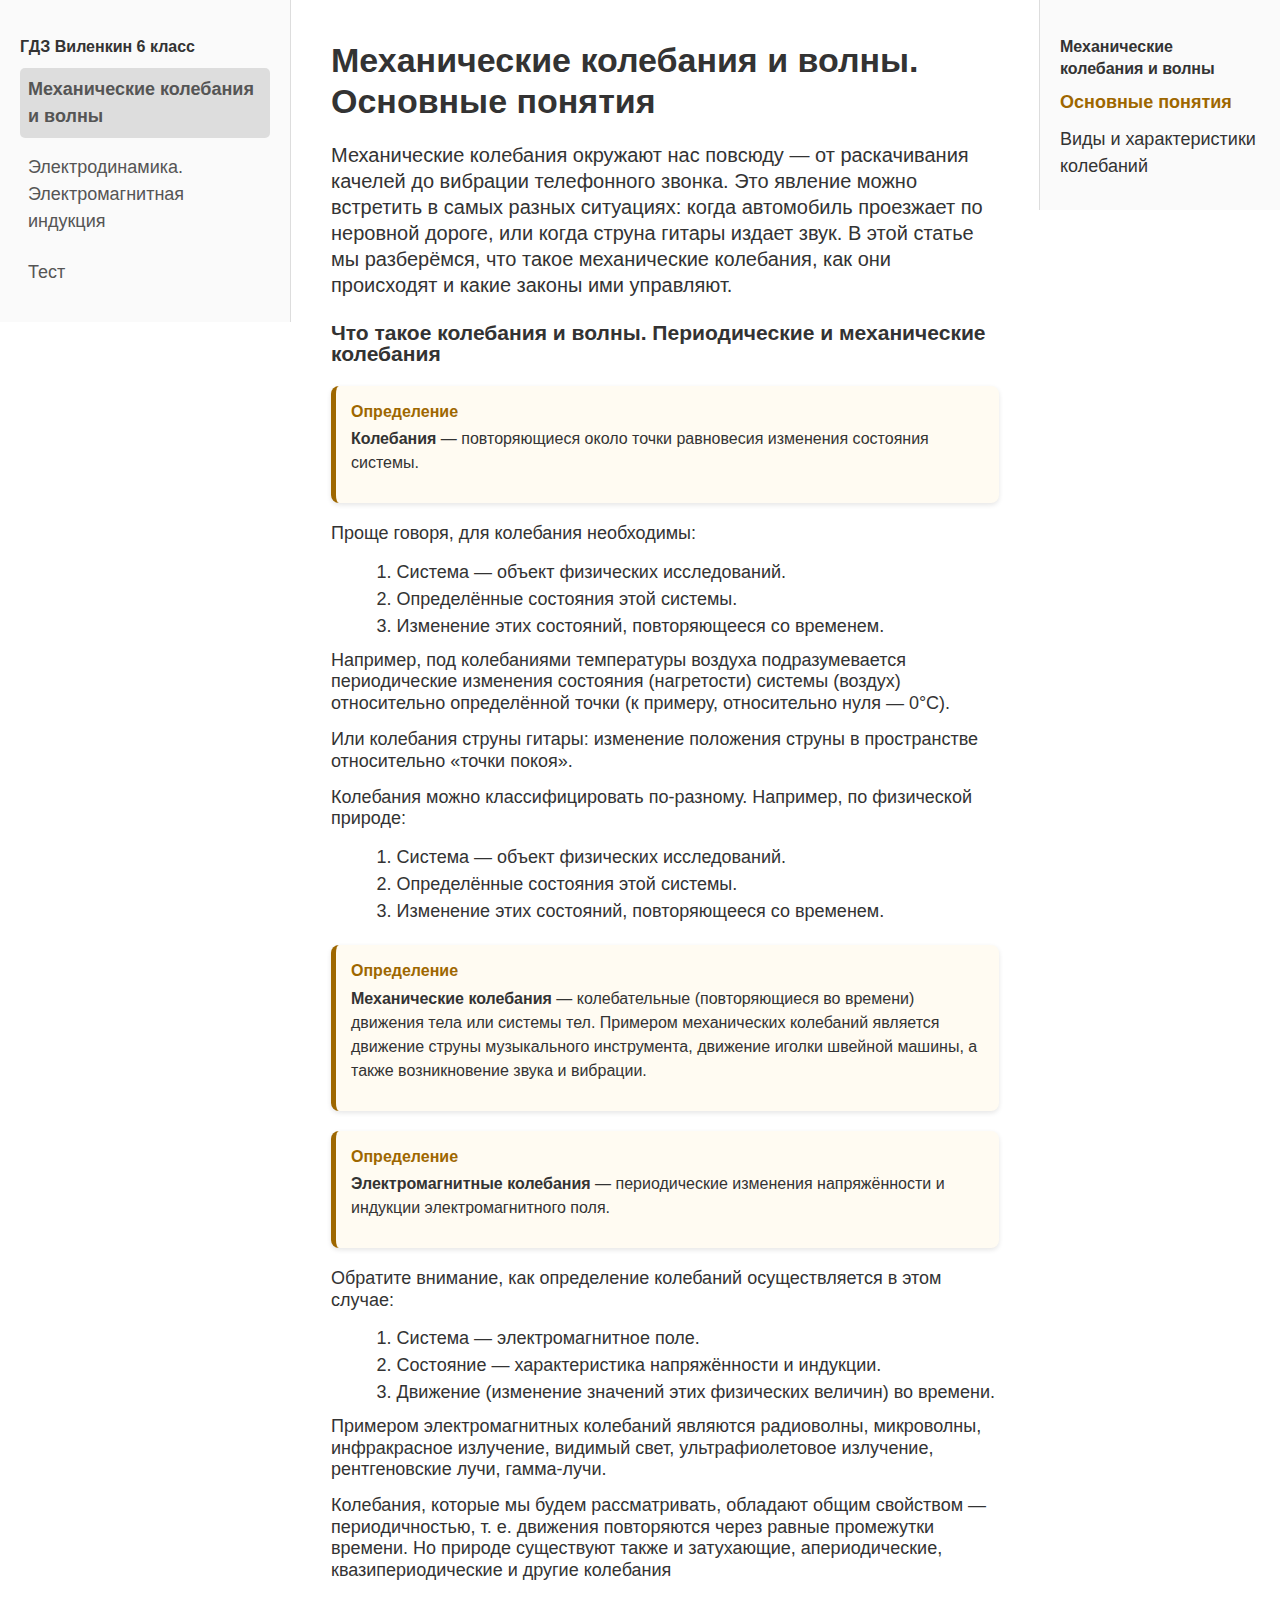
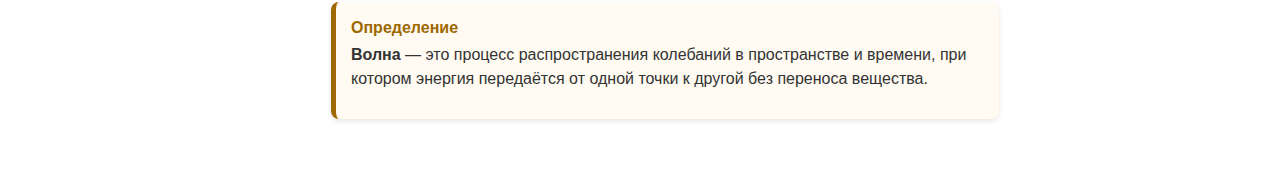
==== index.html @ 14a8c014 "." ====
<!DOCTYPE html>
<html lang="ru">
  <head>
    <meta charset="utf-8" />
    <meta name="viewport" content="width=device-width, initial-scale=1.0" />
    <title>Механические колебания и волны</title>
    <link rel="stylesheet" href="styles/styles.css" />
  </head>

  <body>
    <div class="container">
      <!-- Left Sidebar -->
      <nav class="sidebar">
        <h3>ГДЗ Виленкин 6 класс</h3>
        <ul>
          <li class="active"><a href="">Механические колебания и волны</a></li>
          <li>
            <a href="other.html">Электродинамика. Электромагнитная индукция</a>
          </li>
          <li><a href="test.html">Тест</a></li>
        </ul>
      </nav>

      <!-- Main Content -->
      <main class="content">
        <h1>Механические колебания и волны. Основные понятия</h1>
        <p class="subtitle">
          Механические колебания окружают нас повсюду — от раскачивания качелей до вибрации телефонного звонка. Это
          явление можно встретить в самых разных ситуациях: когда автомобиль проезжает по неровной дороге, или когда
          струна гитары издает звук. В этой статье мы разберёмся, что такое механические колебания, как они происходят и
          какие законы ими управляют.
        </p>
        <h3>Что такое колебания и волны. Периодические и механические колебания</h3>
        <div class="note">
          <strong>Определение</strong>
          <p><b>Колебания</b> — повторяющиеся около точки равновесия изменения состояния системы.</p>
        </div>
        <p>Проще говоря, для колебания необходимы:</p>
        <ol start="1">
          <li>Система — объект физических исследований.</li>
          <li>Определённые состояния этой системы.</li>
          <li>Изменение этих состояний, повторяющееся со временем.</li>
        </ol>

        <p>
          Например, под колебаниями температуры воздуха подразумевается периодические изменения состояния (нагретости)
          системы (воздух) относительно определённой точки (к примеру, относительно нуля — 0&deg;C).
        </p>
        <p>Или колебания струны гитары: изменение положения струны в пространстве относительно «точки покоя».</p>
        <div>
          <p>Колебания можно классифицировать по-разному. Например, по физической природе:</p>
          <ol start="1">
            <li>Система — объект физических исследований.</li>
            <li>Определённые состояния этой системы.</li>
            <li>Изменение этих состояний, повторяющееся со временем.</li>
          </ol>
        </div>
        <div class="note">
          <strong>Определение</strong>
          <p>
            <b>Механические колебания</b> — колебательные (повторяющиеся во времени) движения тела или системы тел.
            Примером механических колебаний является движение струны музыкального инструмента, движение иголки швейной
            машины, а также возникновение звука и вибрации.
          </p>
        </div>

        <div class="note">
          <strong>Определение</strong>
          <p>
            <b>Электромагнитные колебания</b> — периодические изменения напряжённости и индукции электромагнитного поля.
          </p>
        </div>

        <div>
          <p>Обратите внимание, как определение колебаний осуществляется в этом случае:</p>
          <ol start="1">
            <li>Система — электромагнитное поле.</li>
            <li>Состояние — характеристика напряжённости и индукции.</li>
            <li>Движение (изменение значений этих физических величин) во времени.</li>
          </ol>
        </div>
        <p>
          Примером электромагнитных колебаний являются радиоволны, микроволны, инфракрасное излучение, видимый свет,
          ультрафиолетовое излучение, рентгеновские лучи, гамма-лучи.
        </p>

        <p>
          Колебания, которые мы будем рассматривать, обладают общим свойством — периодичностью, т. е. движения
          повторяются через равные промежутки времени. Но природе существуют также и затухающие, апериодические,
          квазипериодические и другие колебания
        </p>
        <div class="note">
          <strong>Определение</strong>
          <p>
            <b>Волна</b> — это процесс распространения колебаний в пространстве и времени, при котором энергия
            передаётся от одной точки к другой без переноса вещества.
          </p>
        </div>
      </main>

      <!-- Right Sidebar -->
      <aside class="right-sidebar">
        <h3>Механические колебания и волны</h3>
        <ul>
          <li  class="active"><a href="#">Основные понятия</a></li>
          <li><a href="topic12.html">Виды и характеристики колебаний</a></li>
        </ul>
      </aside>
    </div>
  </body>
</html>
---- styles/styles.css ----
/* CSS Variables */
:root {
  --font-primary: 'SF Pro Text 400', 'Helvetica', 'Arial', sans-serif;
  --font-heading: 'SF Pro Display 700', sans-serif;
  --color-primary: #333;
  --color-secondary: #555;
  --color-background: #fafafa;
  --color-border: #ddd;
  --color-hover: #ddd;
  --color-active: #9e6700;
  --spacing-unit: 8px;
  --border-radius: 5px;
}

/* Reset and basic styles */
body, h1, h2, p, ul, li {
  margin: 0;
  padding: 0;
  box-sizing: border-box;
}

body {
  font-family: var(--font-primary);
  font-size: 18px;
  color: var(--color-primary);
  line-height: 1.2em;
}

/* Layout */
.container {
  display: flex;
  flex-direction: row;
  align-items: flex-start;
  justify-content: space-between;
  height: 100vh;
}

/* Sidebar (Left) */
.sidebar {

top: 0px; /* Adjust as needed for vertical positioning */

left: 0px; /* Adjust as needed for horizontal positioning */
  width: 250px;
  background: var(--color-background);
  padding: 20px;
  overflow-y: auto;
  border-right: 1px solid var(--color-border);
}

.sidebar h3 {
  font-size: 16px;
  margin-bottom: 10px;
  color: var(--color-primary);
}

.sidebar ul {
  list-style: none;
  padding: 0;
}

.sidebar ul li {
  margin: var(--spacing-unit) 0;
}

.sidebar ul li a {
  text-decoration: none;
  color: var(--color-secondary);
  display: block;
  padding: var(--spacing-unit);
  border-radius: var(--border-radius);
}

.sidebar ul li a:hover,
.sidebar ul li.active a {
  background: var(--color-hover);
}

.sidebar ul li.active a {
  font-weight: 600;
}

.sidebar ul > ul {
  list-style: none;
  font-weight: 900;
  padding: 0;
}

.sidebar ul > li > ul > li {
  margin: var(--spacing-unit) 0;
  font-weight: 900;
}

/* Main Content */
.content {
  flex: 1;
  padding: 40px;
  max-width: 800px;
}

h1 {
  font-family: var(--font-heading);
  font-size: 34px;
  line-height: 1.2em;
  margin-bottom: 20px;
}

h2 {
  font-family: var(--font-heading);
  font-size: 28px;
  line-height: 1.2em;
  margin-top: 20px;
  margin-bottom: 12px;
}

ol {
  margin-left: 1.6rem;
  margin-top: 0.8rem;
  margin-bottom: 0.6rem;
}

li {
  line-height: 1.5em;
}

p {
  margin-bottom: 0.8em;
}

.subtitle {
  font-size: 20px;
  line-height: 1.3em;
  margin-bottom: 24px;
}

.main-image {
  width: 100%;
  max-width: 600px;
  border-radius: 8px;
  margin: 20px 0;
}

/* Right Sidebar */
.right-sidebar {
  width: 200px;
  background: var(--color-background);
  padding: 20px;
  border-left: 1px solid var(--color-border);
  align-self: flex-start;
}

.right-sidebar h3 {
  font-size: 16px;
  margin-bottom: 10px;
}

.right-sidebar ul {
  list-style: none;
}

.right-sidebar ul li {
  margin-bottom: 10px;
}

.right-sidebar ul li a {
  text-decoration: none;
  color: var(--color-primary);
}

.right-sidebar ul li a:hover {
  text-decoration: underline;
}

.right-sidebar ul li.active a{
  color: var(--color-active);
  font-weight: 700;
}



/* Note Component */
.note {
  background: #fffbf2;
  border-left: 5px solid var(--color-active);
  padding: 15px;
  border-radius: 8px;
  box-shadow: 0px 2px 5px rgba(0, 0, 0, 0.1);
  margin-top: 20px;
  margin-bottom: 20px;
}

.note strong {
  display: block;
  font-size: 16px;
  color: var(--color-active);
  margin-bottom: 5px;
}

.note p {
  font-size: 16px;
  line-height: 1.5em;
}

/* Responsive Design */
@media (max-width: 900px) {
  .right-sidebar {
    display: none;
  }
}

@media (max-width: 700px) {
  .sidebar {
    width: 200px;
  }

  .container {
    flex-direction: column;
  }

  .content {
    padding: 20px;
  }
}
/* Стили для пагинации */
.pagination {
display: flex;
justify-content: center; /* Выравнивание по центру по горизонтали */
align-items: center; /* Выравнивание по центру по вертикали, если необходимо */
margin-top: 20px; /* Отступ сверху для отделения от основного контента */
margin-bottom: 20px; /* Отступ снизу */
}

.page-button {
display: inline-block; /* Чтобы кнопки располагались в ряд */
padding: 10px 15px;
text-decoration: none;
color: #333; /* Цвет текста */
background-color: #f4f4f4; /* Цвет фона кнопок */
border: 1px solid #ddd; /* Рамка */
margin: 0 5px; /* Расстояние между кнопками */
border-radius: 5px; /* Скругление углов */
}

.page-button:hover {
background-color: #e0e0e0; /* Цвет фона при наведении */
}

.current-page {
background-color: #007bff; /* Цвет фона для текущей страницы - синий, можно изменить */
color: white; /* Цвет текста для текущей страницы */
border-color: #007bff; /* Цвет рамки для текущей страницы */
}

.current-page:hover {
background-color: #0056b3; /* Более темный синий при наведении на текущую страницу */
}
/* Стиль для video элемента */
video {
  display: block; /* Ensures proper alignment */
  margin: 20px auto; /* Centers the video */
  border-radius: 10px; /* Rounded corners */
  box-shadow: 0 4px 8px rgba(0, 0, 0, 0.2); /* Soft shadow */
  width: 100%; /* Adjusts to the container width */
  max-width: 800px; /* Prevents it from becoming too large */
  height: auto; /* Keeps aspect ratio */
  outline: none; /* Removes focus outline */
}

video::-webkit-media-controls {
  filter: invert(100%); /* Custom styling for media controls */
}

video:hover {
  transform: scale(1.02); /* Slight zoom effect on hover */
  transition: transform 0.3s ease-in-out;
}

img {
  display: block; /* Ensures no extra space below the image */
  width: 100%;
  height: auto; /* Maintains aspect ratio */
  border-radius: 10px; /* Rounded corners */
  box-shadow: 0 4px 8px rgba(0, 0, 0, 0.2); /* Soft shadow effect */
  margin: 20px auto; /* Centers the image */
  transition: transform 0.3s ease-in-out; /* Smooth transition effect */
}

img:hover {
  transform: scale(1.05); /* Slight zoom effect on hover */
}
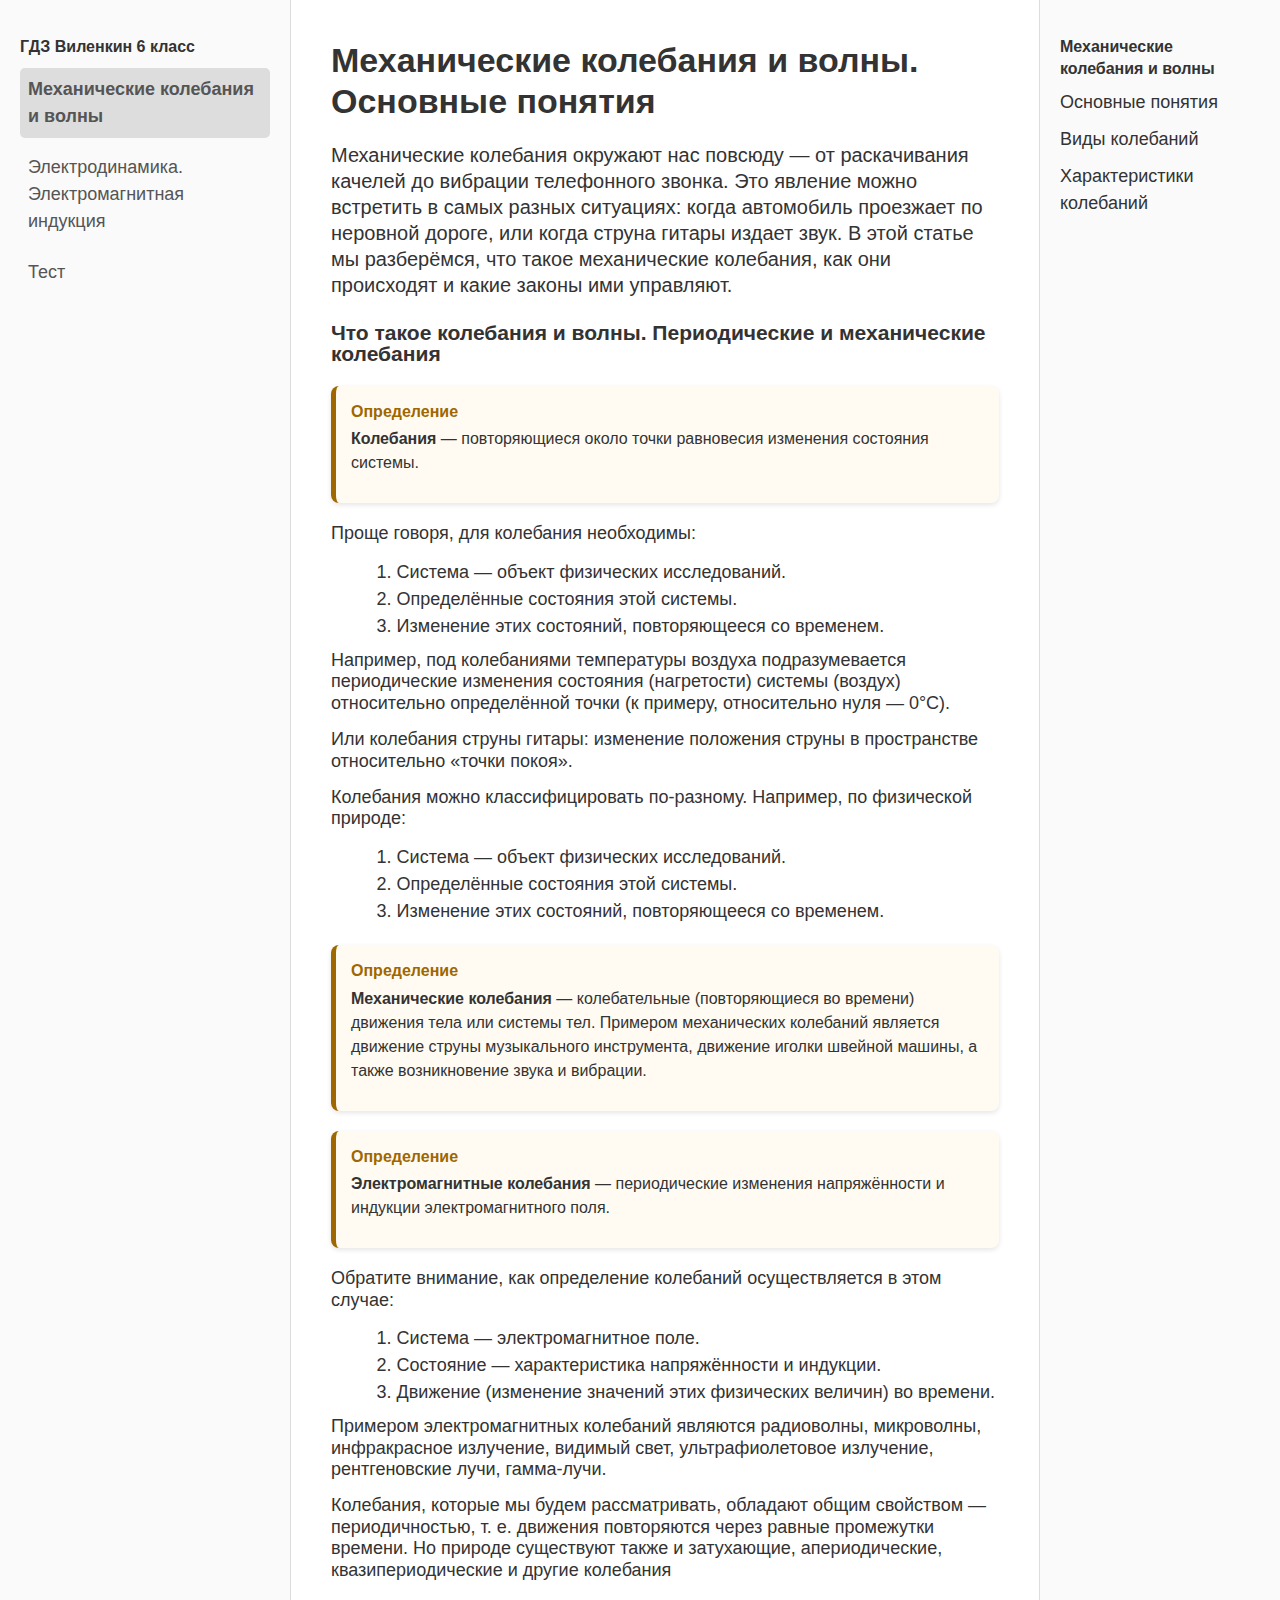
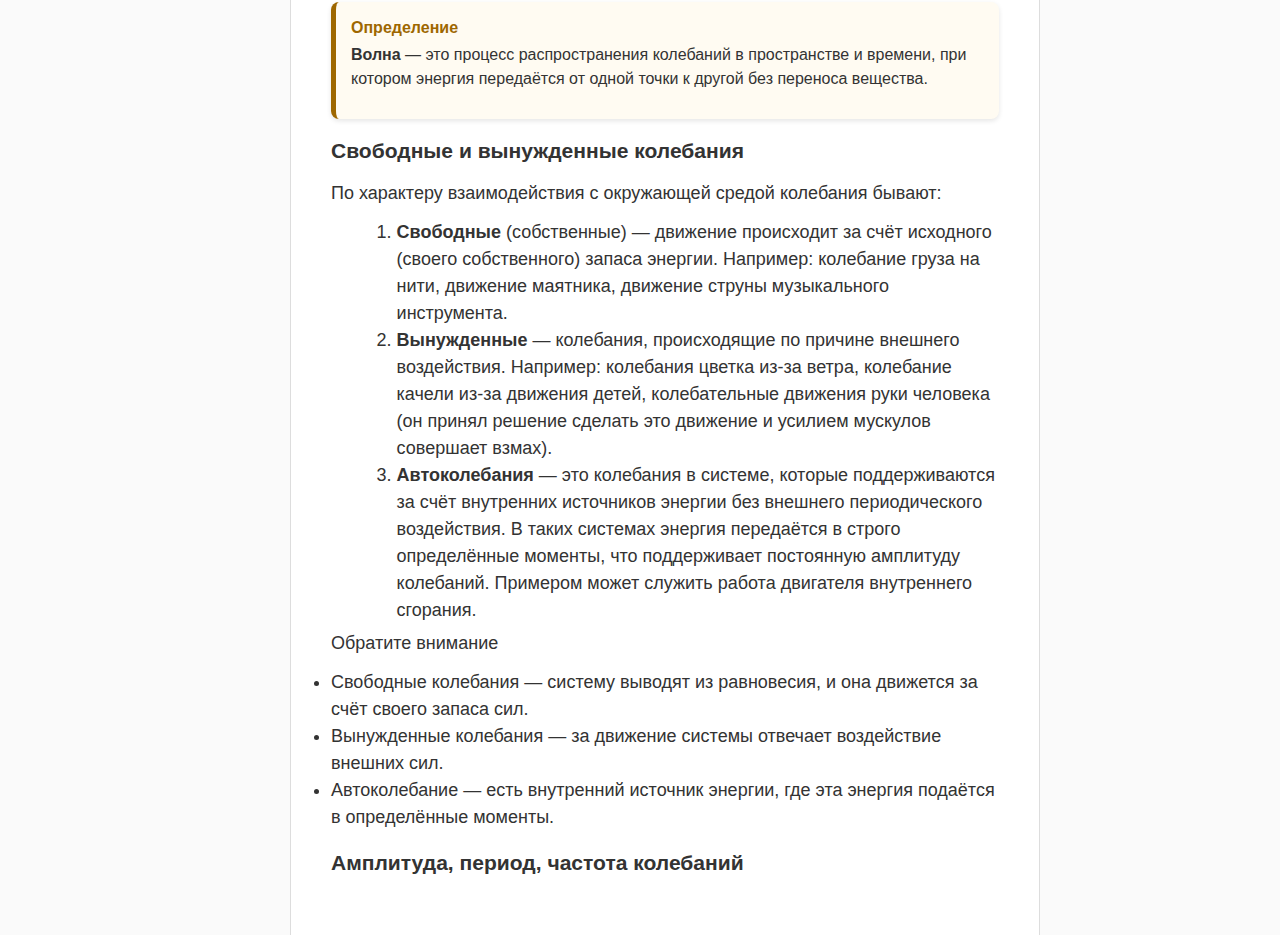
==== commit 97cdb023: "second page styling" ====
--- a/index.html
+++ b/index.html
@@ -30,11 +30,13 @@
           струна гитары издает звук. В этой статье мы разберёмся, что такое механические колебания, как они происходят и
           какие законы ими управляют.
         </p>
+
         <h3>Что такое колебания и волны. Периодические и механические колебания</h3>
         <div class="note">
           <strong>Определение</strong>
           <p><b>Колебания</b> — повторяющиеся около точки равновесия изменения состояния системы.</p>
         </div>
+
         <p>Проще говоря, для колебания необходимы:</p>
         <ol start="1">
           <li>Система — объект физических исследований.</li>
@@ -55,6 +57,7 @@
             <li>Изменение этих состояний, повторяющееся со временем.</li>
           </ol>
         </div>
+
         <div class="note">
           <strong>Определение</strong>
           <p>
@@ -96,14 +99,46 @@
             передаётся от одной точки к другой без переноса вещества.
           </p>
         </div>
+
+        <h3>Свободные и вынужденные колебания</h3>
+        <p>По характеру взаимодействия с окружающей средой колебания бывают:</p>
+        <ol start="1">
+          <li>
+            <b>Свободные</b> (собственные) &mdash; движение происходит за счёт исходного (своего собственного) запаса
+            энергии. Например: колебание груза на нити, движение маятника, движение струны музыкального инструмента.
+          </li>
+          <li>
+            <b>Вынужденные</b> &mdash; колебания, происходящие по причине внешнего воздействия. Например: колебания
+            цветка из-за ветра, колебание качели из-за движения детей, колебательные движения руки человека (он принял
+            решение сделать это движение и усилием мускулов совершает взмах).
+          </li>
+          <li>
+            <b>Автоколебания</b> &mdash; это колебания в системе, которые поддерживаются за счёт внутренних источников
+            энергии без внешнего периодического воздействия. В таких системах энергия передаётся в строго определённые
+            моменты, что поддерживает постоянную амплитуду колебаний. Примером может служить работа двигателя
+            внутреннего сгорания.
+          </li>
+        </ol>
+
+        <p>Обратите внимание</p>
+        <ul>
+          <li>Свободные колебания &mdash; систему выводят из равновесия, и она движется за счёт своего запаса сил.</li>
+          <li>Вынужденные колебания &mdash; за движение системы отвечает воздействие внешних сил.</li>
+          <li>
+            Автоколебание &mdash; есть внутренний источник энергии, где эта энергия подаётся в определённые моменты.
+          </li>
+        </ul>
+
+        <h3>Амплитуда, период, частота колебаний</h3>
       </main>
 
       <!-- Right Sidebar -->
       <aside class="right-sidebar">
         <h3>Механические колебания и волны</h3>
         <ul>
-          <li  class="active"><a href="#">Основные понятия</a></li>
-          <li><a href="topic12.html">Виды и характеристики колебаний</a></li>
+          <li><a href="#">Основные понятия</a></li>
+          <li><a href="#">Виды колебаний</a></li>
+          <li><a href="#">Характеристики колебаний</a></li>
         </ul>
       </aside>
     </div>
--- a/styles/styles.css
+++ b/styles/styles.css
@@ -1,7 +1,7 @@
 /* CSS Variables */
 :root {
-  --font-primary: 'SF Pro Text 400', 'Helvetica', 'Arial', sans-serif;
-  --font-heading: 'SF Pro Display 700', sans-serif;
+  --font-primary: "SF Pro Text 400", "Helvetica", "Arial", sans-serif;
+  --font-heading: "SF Pro Display 700", sans-serif;
   --color-primary: #333;
   --color-secondary: #555;
   --color-background: #fafafa;
@@ -13,7 +13,12 @@
 }
 
 /* Reset and basic styles */
-body, h1, h2, p, ul, li {
+body,
+h1,
+h2,
+p,
+ul,
+li {
   margin: 0;
   padding: 0;
   box-sizing: border-box;
@@ -29,18 +34,11 @@
 /* Layout */
 .container {
   display: flex;
-  flex-direction: row;
-  align-items: flex-start;
-  justify-content: space-between;
-  height: 100vh;
+  height: 100%;
 }
 
 /* Sidebar (Left) */
 .sidebar {
-
-top: 0px; /* Adjust as needed for vertical positioning */
-
-left: 0px; /* Adjust as needed for horizontal positioning */
   width: 250px;
   background: var(--color-background);
   padding: 20px;
@@ -80,17 +78,6 @@
   font-weight: 600;
 }
 
-.sidebar ul > ul {
-  list-style: none;
-  font-weight: 900;
-  padding: 0;
-}
-
-.sidebar ul > li > ul > li {
-  margin: var(--spacing-unit) 0;
-  font-weight: 900;
-}
-
 /* Main Content */
 .content {
   flex: 1;
@@ -140,13 +127,16 @@
   margin: 20px 0;
 }
 
+math {
+  font-family: Cambria Math, Cambria, Cochin, Georgia, Times, "Times New Roman", serif;
+}
+
 /* Right Sidebar */
 .right-sidebar {
   width: 200px;
   background: var(--color-background);
   padding: 20px;
   border-left: 1px solid var(--color-border);
-  align-self: flex-start;
 }
 
 .right-sidebar h3 {
@@ -170,13 +160,6 @@
 .right-sidebar ul li a:hover {
   text-decoration: underline;
 }
-
-.right-sidebar ul li.active a{
-  color: var(--color-active);
-  font-weight: 700;
-}
-
-
 
 /* Note Component */
 .note {
@@ -203,6 +186,7 @@
 
 /* Responsive Design */
 @media (max-width: 900px) {
+  .sidebar,
   .right-sidebar {
     display: none;
   }
@@ -221,70 +205,3 @@
     padding: 20px;
   }
 }
-/* Стили для пагинации */
-.pagination {
-display: flex;
-justify-content: center; /* Выравнивание по центру по горизонтали */
-align-items: center; /* Выравнивание по центру по вертикали, если необходимо */
-margin-top: 20px; /* Отступ сверху для отделения от основного контента */
-margin-bottom: 20px; /* Отступ снизу */
-}
-
-.page-button {
-display: inline-block; /* Чтобы кнопки располагались в ряд */
-padding: 10px 15px;
-text-decoration: none;
-color: #333; /* Цвет текста */
-background-color: #f4f4f4; /* Цвет фона кнопок */
-border: 1px solid #ddd; /* Рамка */
-margin: 0 5px; /* Расстояние между кнопками */
-border-radius: 5px; /* Скругление углов */
-}
-
-.page-button:hover {
-background-color: #e0e0e0; /* Цвет фона при наведении */
-}
-
-.current-page {
-background-color: #007bff; /* Цвет фона для текущей страницы - синий, можно изменить */
-color: white; /* Цвет текста для текущей страницы */
-border-color: #007bff; /* Цвет рамки для текущей страницы */
-}
-
-.current-page:hover {
-background-color: #0056b3; /* Более темный синий при наведении на текущую страницу */
-}
-/* Стиль для video элемента */
-video {
-  display: block; /* Ensures proper alignment */
-  margin: 20px auto; /* Centers the video */
-  border-radius: 10px; /* Rounded corners */
-  box-shadow: 0 4px 8px rgba(0, 0, 0, 0.2); /* Soft shadow */
-  width: 100%; /* Adjusts to the container width */
-  max-width: 800px; /* Prevents it from becoming too large */
-  height: auto; /* Keeps aspect ratio */
-  outline: none; /* Removes focus outline */
-}
-
-video::-webkit-media-controls {
-  filter: invert(100%); /* Custom styling for media controls */
-}
-
-video:hover {
-  transform: scale(1.02); /* Slight zoom effect on hover */
-  transition: transform 0.3s ease-in-out;
-}
-
-img {
-  display: block; /* Ensures no extra space below the image */
-  width: 100%;
-  height: auto; /* Maintains aspect ratio */
-  border-radius: 10px; /* Rounded corners */
-  box-shadow: 0 4px 8px rgba(0, 0, 0, 0.2); /* Soft shadow effect */
-  margin: 20px auto; /* Centers the image */
-  transition: transform 0.3s ease-in-out; /* Smooth transition effect */
-}
-
-img:hover {
-  transform: scale(1.05); /* Slight zoom effect on hover */
-}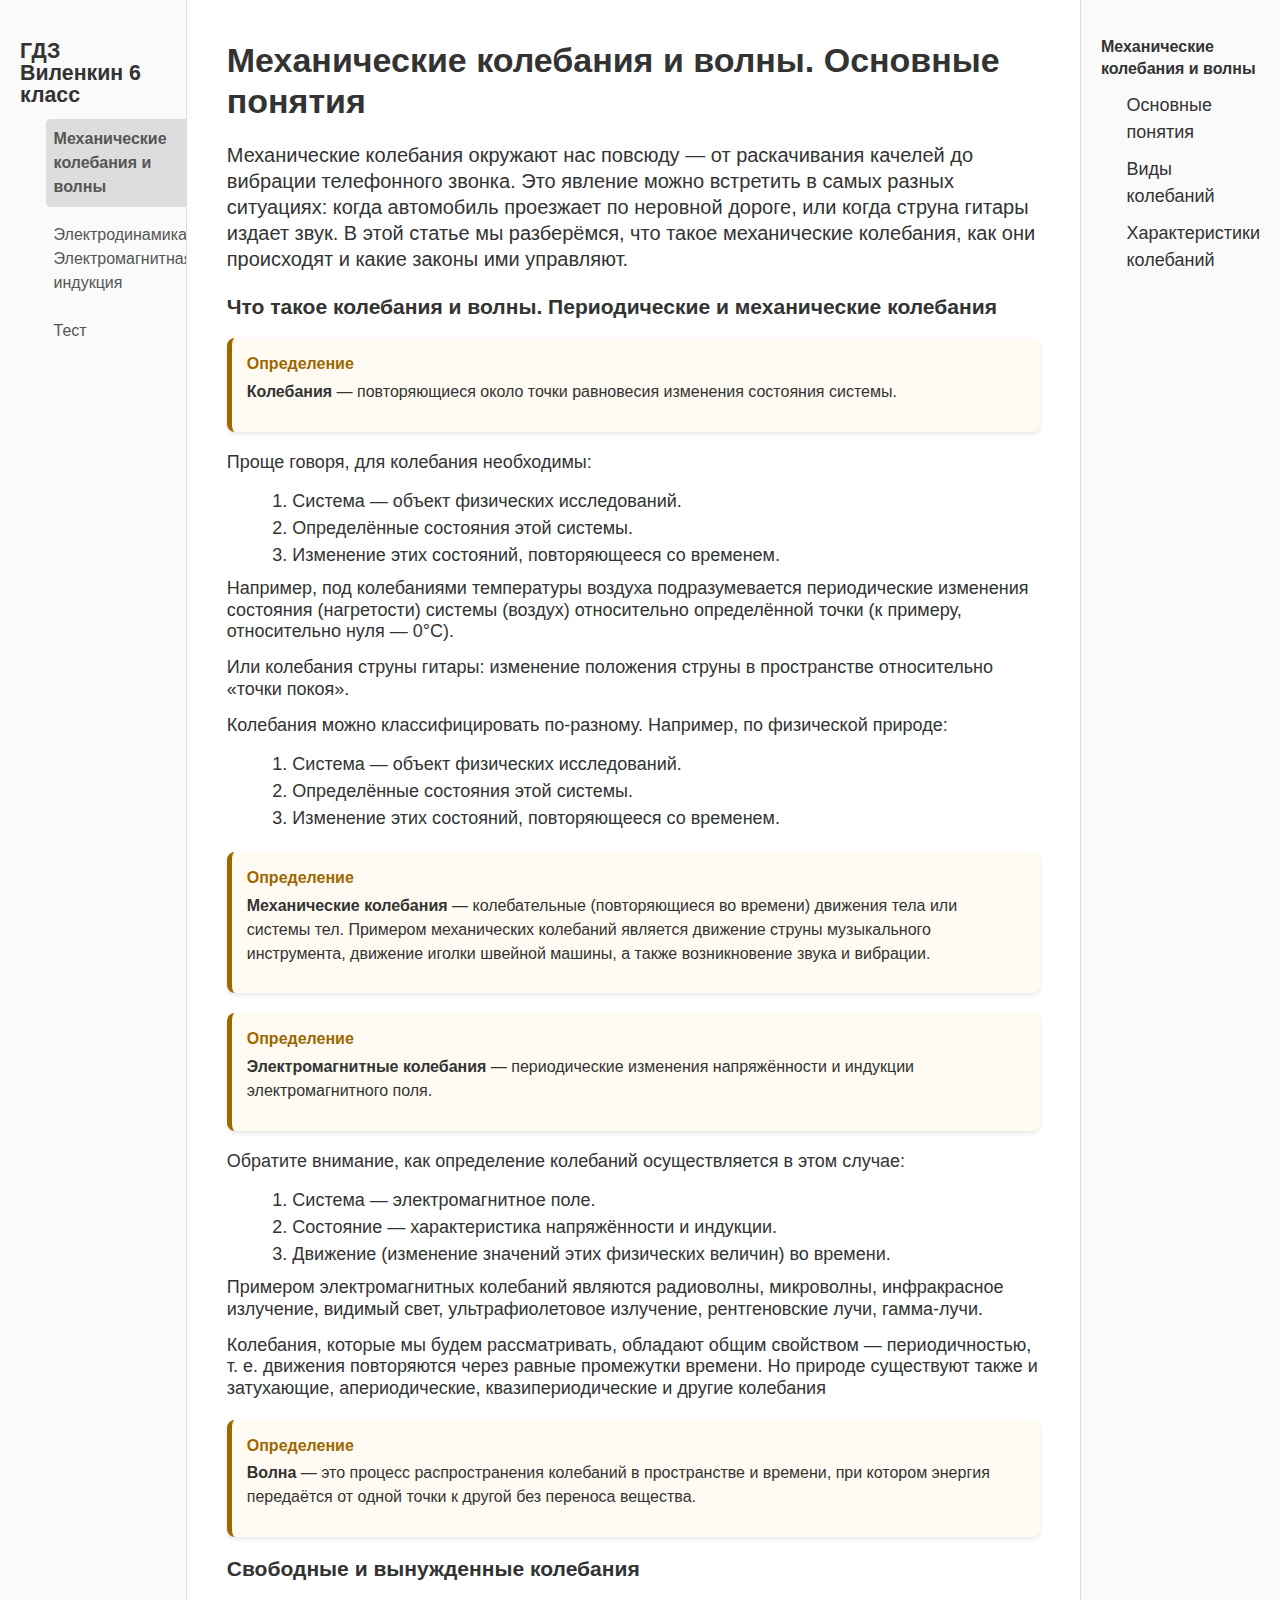
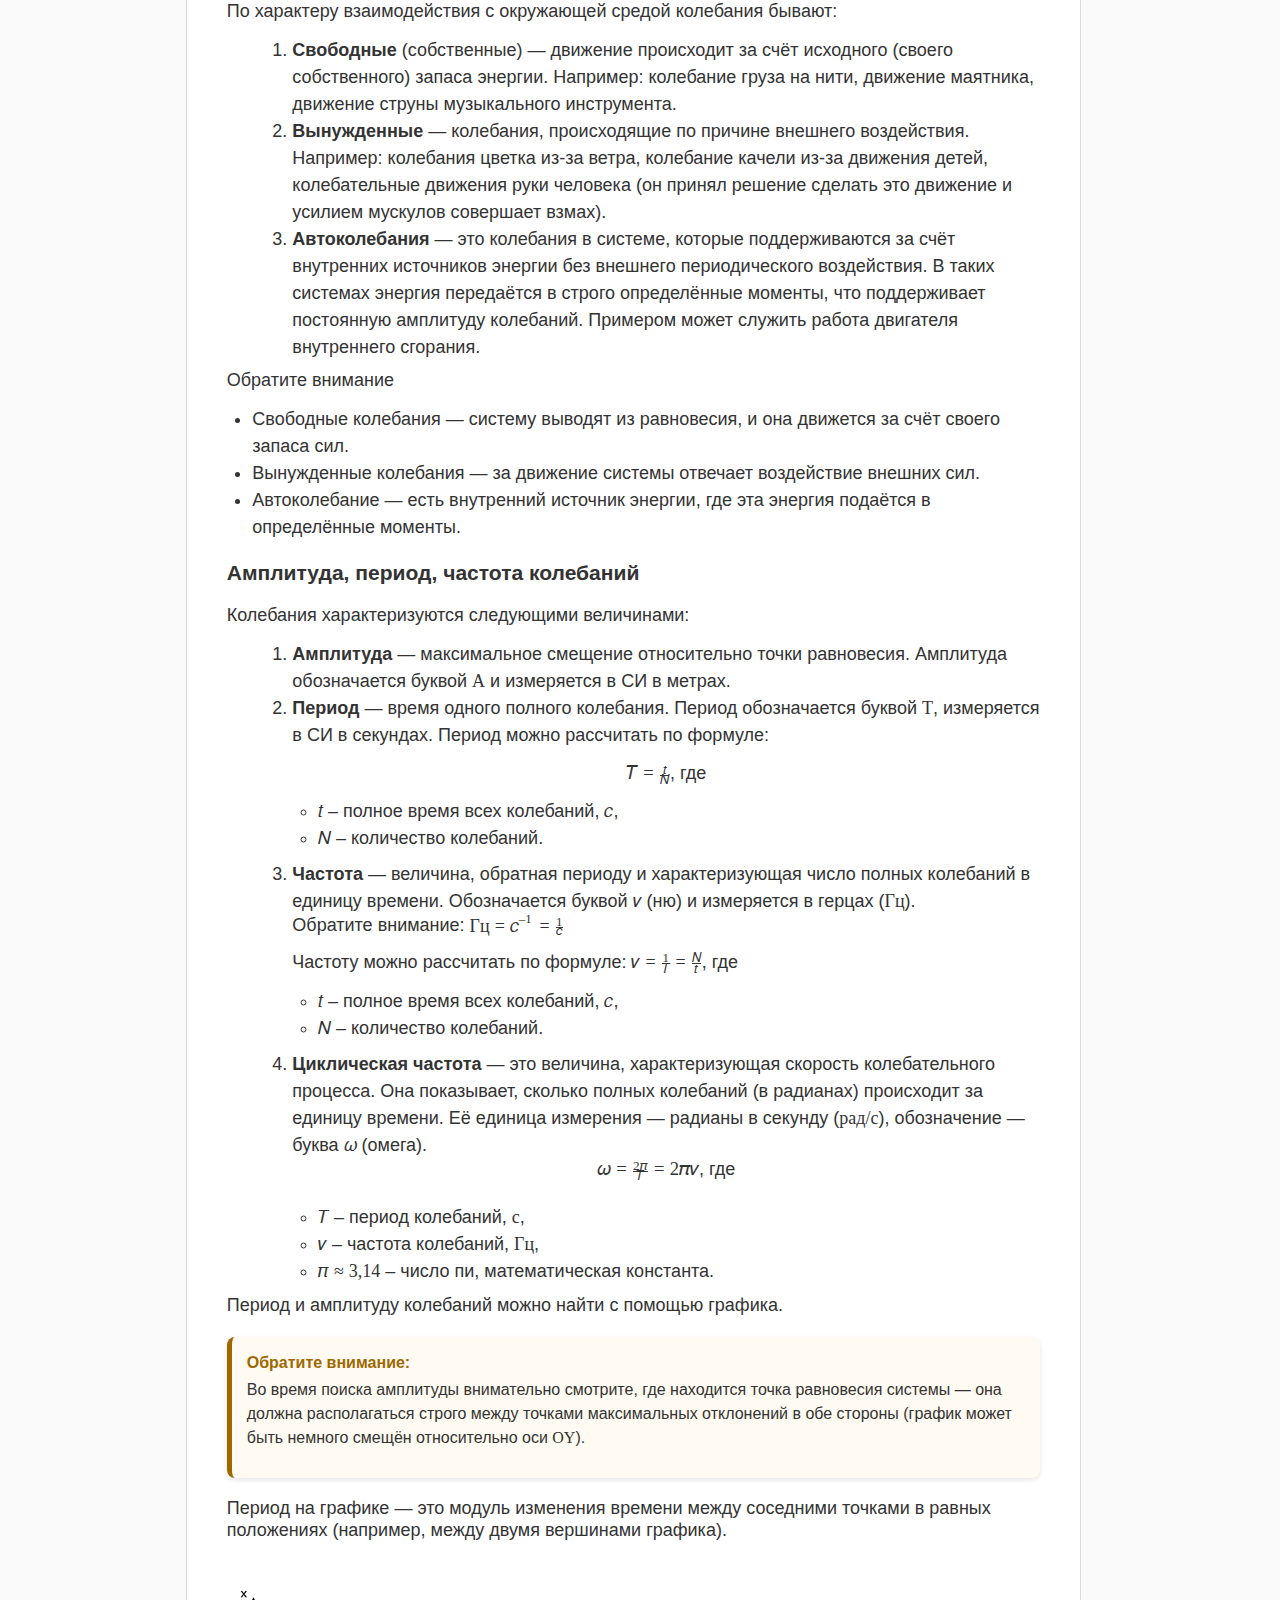
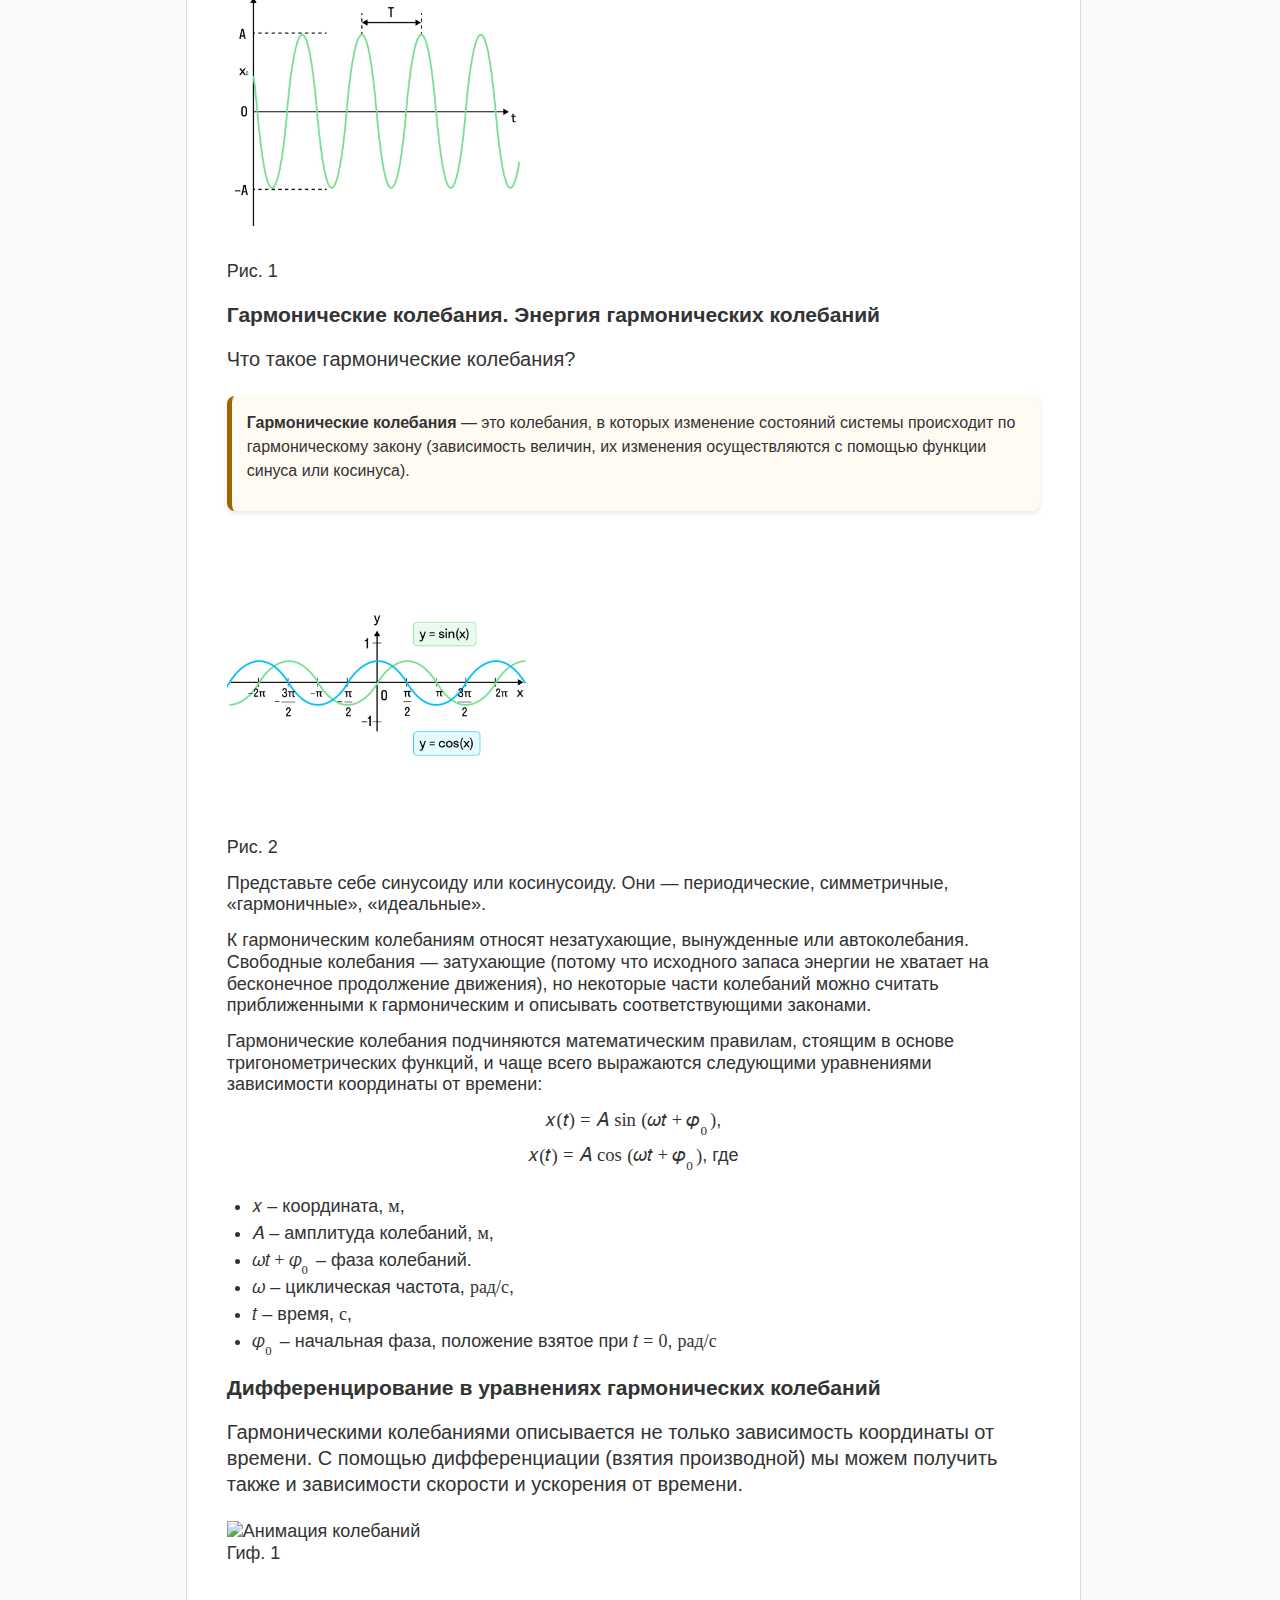
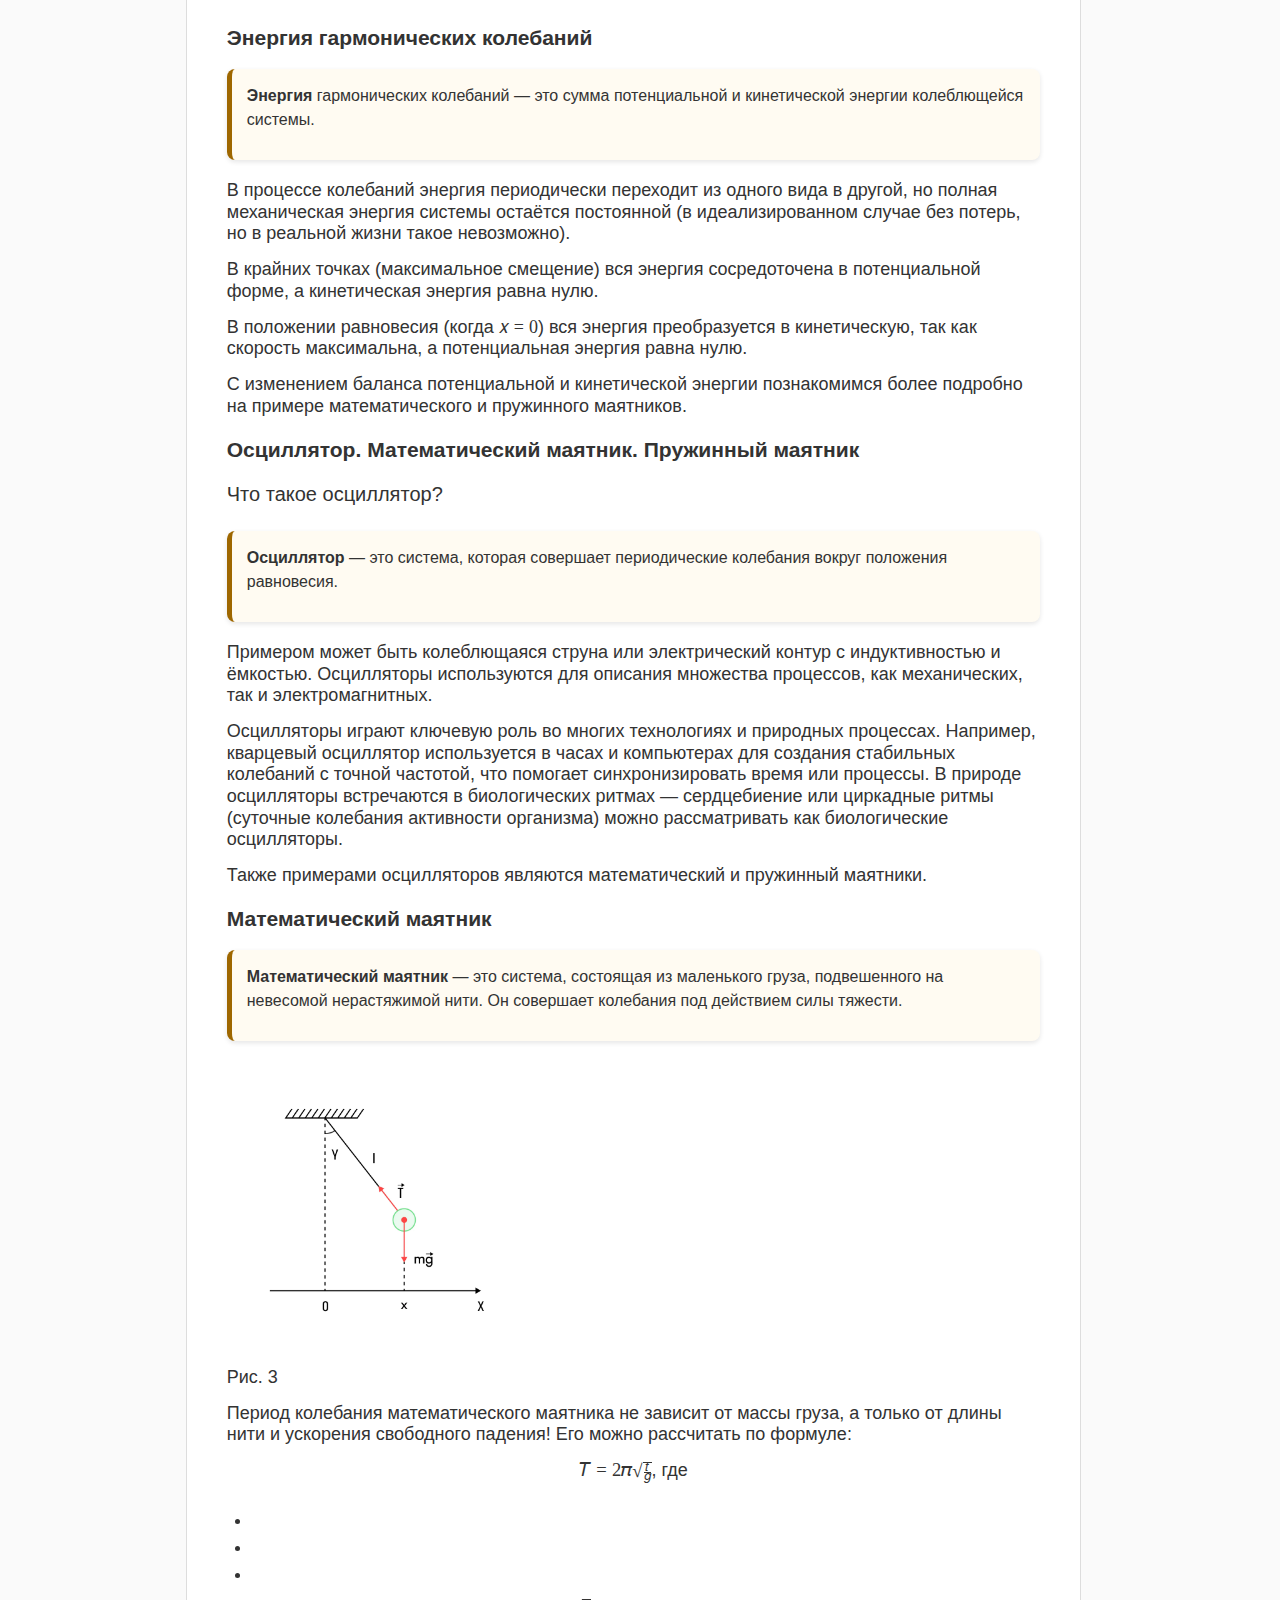
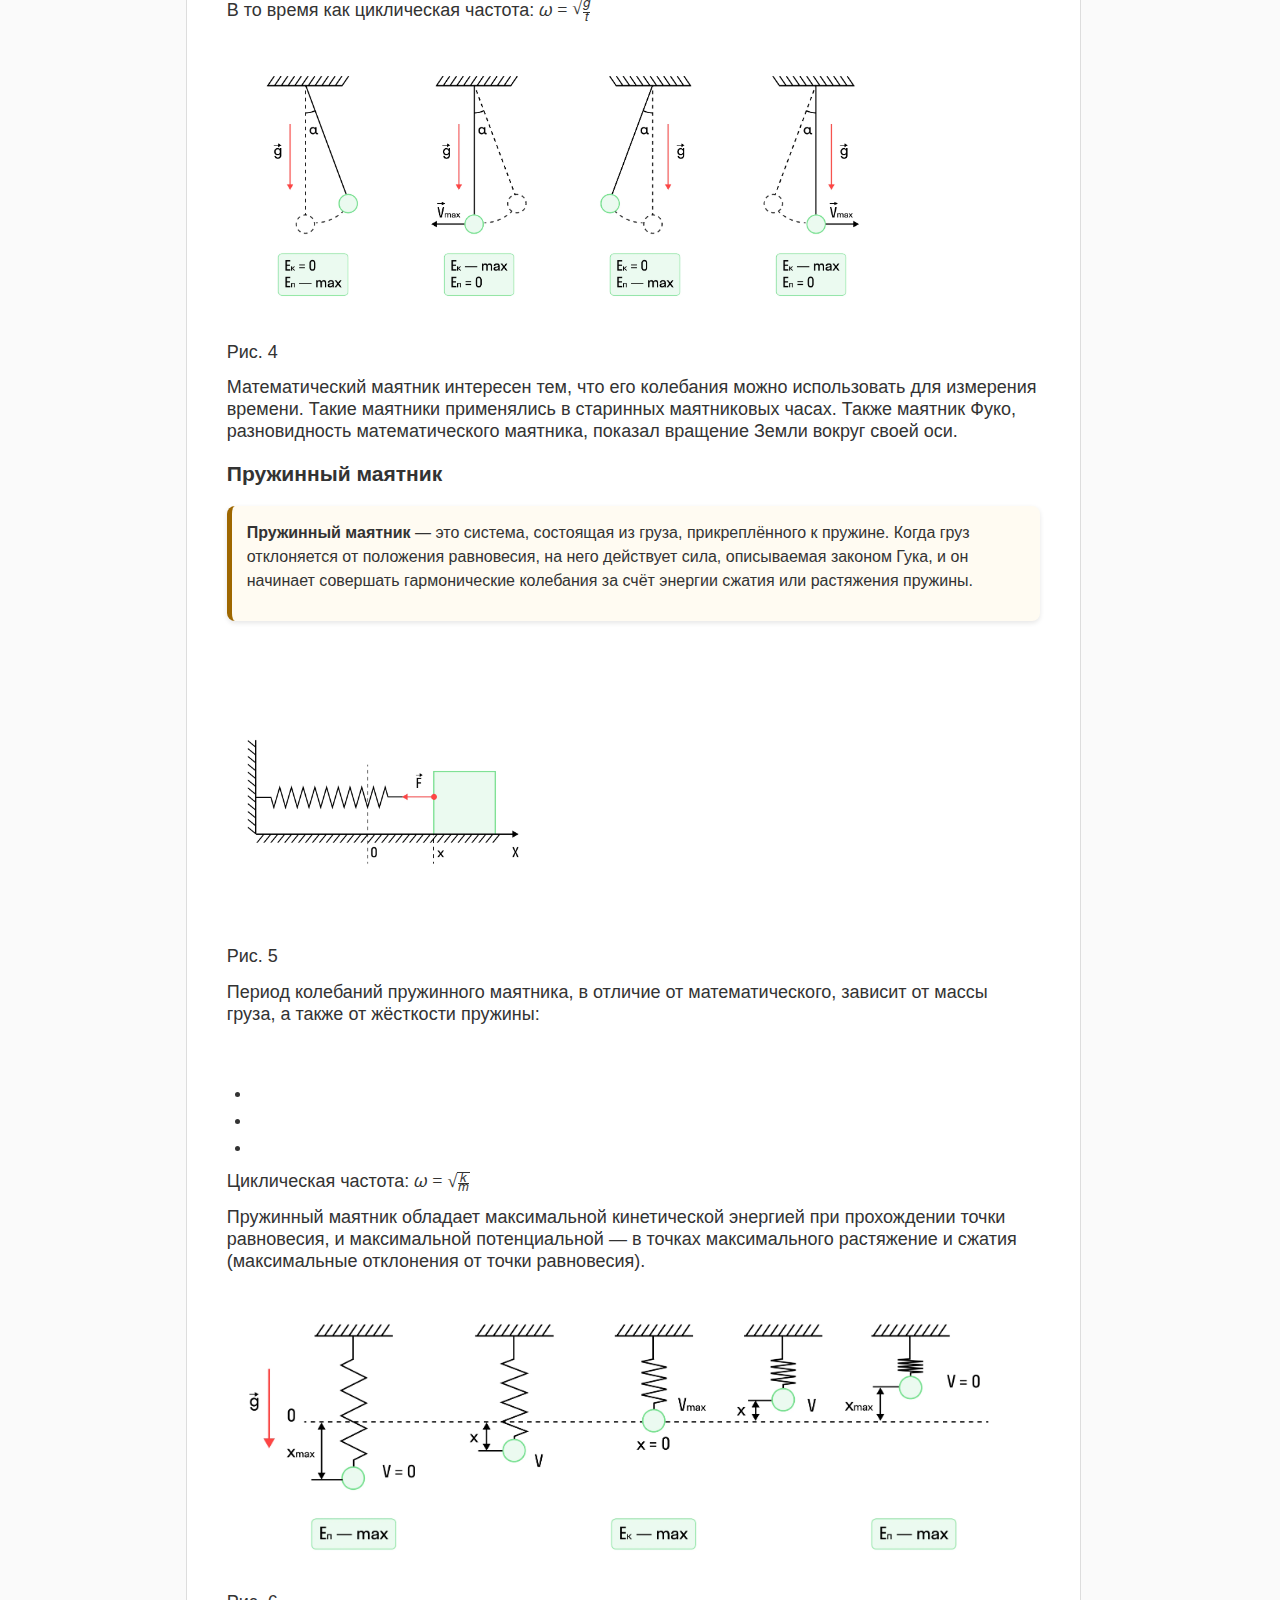
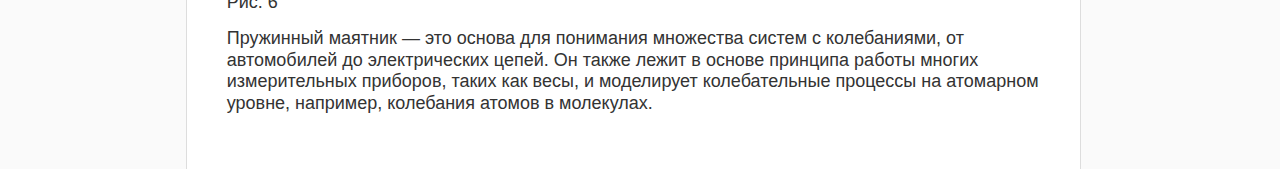
==== commit 3218da19: "fill index.html, insert pics on pages" ====
--- a/index.html
+++ b/index.html
@@ -130,6 +130,535 @@
         </ul>
 
         <h3>Амплитуда, период, частота колебаний</h3>
+        <p>Колебания характеризуются следующими величинами:</p>
+        <ol start="1">
+          <li>
+            <b>Амплитуда</b> &mdash; максимальное смещение относительно точки равновесия. Амплитуда обозначается буквой
+            <math>
+              <mi>А</mi>
+            </math>
+            и измеряется в СИ в метрах.
+          </li>
+          <li>
+            <b>Период</b> &mdash; время одного полного колебания. Период обозначается буквой
+            <span class="formula inline">
+              <math>
+                <mi>Т</mi>
+              </math>
+              <span>,</span>
+            </span>
+            измеряется в СИ в секундах. Период можно рассчитать по формуле:
+          </li>
+          <div class="formula block in-list">
+            <math>
+              <mi>T</mi>
+              <mo>=</mo>
+              <mfrac>
+                <mrow>
+                  <mi>t</mi>
+                </mrow>
+                <mi>N</mi>
+              </mfrac>
+            </math>
+            , где
+          </div>
+          <ul>
+            <li>
+              <math>
+                <mi>t</mi>
+              </math>
+              &ndash; полное время всех колебаний,
+              <span class="formula inline">
+                <math><mi>c</mi></math>
+                <span>,</span>
+              </span>
+            </li>
+            <li>
+              <math>
+                <mi>N</mi>
+              </math>
+              &ndash; количество колебаний.
+            </li>
+          </ul>
+          <li>
+            <b>Частота</b> &mdash; величина, обратная периоду и характеризующая число полных колебаний в единицу
+            времени. Обозначается буквой
+            <math>
+              <mi>&nu;</mi>
+            </math>
+            (ню) и измеряется в герцах (<math> <mi>Гц</mi> </math>).
+          </li>
+          <p>
+            Обратите внимание:
+            <span class="formula inline">
+              <math>
+                <mi>Гц</mi> <mo>=</mo> <msup> <mi>c</mi> <mn>&ndash;1</mn> </msup> <mo>=</mo>
+                <mfrac>
+                  <mrow> <mn>1</mn> </mrow> <mi>c</mi>
+                </mfrac>
+              </math>
+            </span>
+          </p>
+          <p>
+            Частоту можно рассчитать по формуле:
+            <span class="formula inline">
+              <math>
+                <mi>&nu;</mi> <mo>=</mo>
+                <mfrac>
+                  <mrow> <mn>1</mn> </mrow> <mi>T</mi>
+                </mfrac>
+                <mo>=</mo>
+                <mfrac>
+                  <mrow> <mi>N</mi> </mrow> <mi>t</mi>
+                </mfrac>
+              </math>
+              , где
+            </span>
+          </p>
+          <ul>
+            <li>
+              <math>
+                <mi>t</mi>
+              </math>
+              &ndash; полное время всех колебаний,
+              <span class="formula inline">
+                <math><mi>c</mi></math>
+                <span>,</span>
+              </span>
+            </li>
+            <li>
+              <math>
+                <mi>N</mi>
+              </math>
+              &ndash; количество колебаний.
+            </li>
+          </ul>
+          <li>
+            <b>Циклическая частота</b> &mdash; это величина, характеризующая скорость колебательного процесса. Она
+            показывает, сколько полных колебаний (в радианах) происходит за единицу времени. Её единица измерения
+            &mdash; радианы в секунду (<span class="formula inline">
+              <math> <mi>рад/с</mi> </math> </span
+            >), обозначение &mdash; буква
+            <math>
+              <mi>&omega;</mi>
+            </math>
+            (омега).
+          </li>
+          <div class="formula block">
+            <math>
+              <mi>&omega;</mi>
+              <mo>=</mo>
+              <mfrac>
+                <mrow>
+                  <mn>2</mn>
+                  <mi>&pi;</mi>
+                </mrow>
+                <mi>T</mi>
+              </mfrac>
+              <mo>=</mo>
+              <mn>2</mn>
+              <mi>&pi;</mi>
+              <mi>&nu;</mi>
+            </math>
+            , где
+          </div>
+          <ul>
+            <li>
+              <math>
+                <mi>T</mi>
+              </math>
+              &ndash; период колебаний,
+              <span class="formula inline">
+                <math><mi>с</mi></math>
+                <span>,</span>
+              </span>
+            </li>
+            <li>
+              <math>
+                <mi>&nu;</mi>
+              </math>
+              &ndash; частота колебаний,
+              <span class="formula inline">
+                <math><mi>Гц</mi></math>
+                <span>,</span>
+              </span>
+            </li>
+            <li>
+              <math>
+                <mi>&pi;</mi>
+                <mo>&asymp;</mo>
+                <mn>3,14</mn>
+              </math>
+              &ndash; число пи, математическая константа.
+            </li>
+          </ul>
+        </ol>
+
+        <p>Период и амплитуду колебаний можно найти с помощью графика.</p>
+        <div class="note">
+          <strong>Обратите внимание:</strong>
+          <p>
+            Во время поиска амплитуды внимательно смотрите, где находится точка равновесия системы &mdash; она должна
+            располагаться строго между точками максимальных отклонений в обе стороны (график может быть немного смещён
+            относительно оси
+            <span class="formula inline">
+              <math> <mi>OY</mi> </math> <span>).</span>
+            </span>
+          </p>
+        </div>
+
+        <p>
+          Период на графике &mdash; это модуль изменения времени между соседними точками в равных положениях (например,
+          между двумя вершинами графика).
+        </p>
+
+        <figure class="img-container">
+          <img src="pics/index/pic1.webp" alt="Рисунок волны" />
+          <figcaption>Рис. 1</figcaption>
+        </figure>
+
+        <h3>Гармонические колебания. Энергия гармонических колебаний</h3>
+        <p class="subtitle">Что такое гармонические колебания?</p>
+        <div class="note">
+          <p>
+            <b>Гармонические колебания</b> &mdash; это колебания, в которых изменение состояний системы происходит по
+            гармоническому закону (зависимость величин, их изменения осуществляются с помощью функции синуса или
+            косинуса).
+          </p>
+        </div>
+
+        <figure class="img-container">
+          <img src="pics/index/pic2.webp" alt="Гармонические колебания" />
+          <figcaption>Рис. 2</figcaption>
+        </figure>
+
+        <p>
+          Представьте себе синусоиду или косинусоиду. Они &mdash; периодические, симметричные,
+          &laquo;гармоничные&raquo;, &laquo;идеальные&raquo;.
+        </p>
+        <p>
+          К гармоническим колебаниям относят незатухающие, вынужденные или автоколебания. Свободные колебания &mdash;
+          затухающие (потому что исходного запаса энергии не хватает на бесконечное продолжение движения), но некоторые
+          части колебаний можно считать приближенными к гармоническим и описывать соответствующими законами.
+        </p>
+        <p>
+          Гармонические колебания подчиняются математическим правилам, стоящим в основе тригонометрических функций, и
+          чаще всего выражаются следующими уравнениями зависимости координаты от времени:
+        </p>
+
+        <div class="formula block">
+          <math>
+            <mi>x</mi>
+            <mo>(</mo><mi>t</mi><mo>)</mo>
+            <mo>=</mo>
+            <mi>A</mi>
+            <mo>sin</mo><mo>(</mo> <mi>&omega;</mi><mi>t</mi>
+            <mo>+</mo>
+            <msub>
+              <mi>&phi;</mi>
+              <mn>0</mn>
+            </msub>
+            <mo>)</mo>
+          </math>
+          ,
+        </div>
+        <div class="formula block">
+          <math>
+            <mi>x</mi>
+            <mo>(</mo><mi>t</mi><mo>)</mo>
+            <mo>=</mo>
+            <mi>A</mi>
+            <mo>cos</mo><mo>(</mo> <mi>&omega;</mi><mi>t</mi>
+            <mo>+</mo>
+            <msub>
+              <mi>&phi;</mi>
+              <mn>0</mn>
+            </msub>
+            <mo>)</mo>
+          </math>
+          , где
+        </div>
+
+        <ul>
+          <li>
+            <math>
+              <mi>x</mi>
+            </math>
+            &ndash; координата,
+            <span class="formula inline">
+              <math><mi>м</mi></math>
+              <span>,</span>
+            </span>
+          </li>
+          <li>
+            <math>
+              <mi>A</mi>
+            </math>
+            &ndash; амплитуда колебаний,
+            <span class="formula inline">
+              <math><mi>м</mi></math>
+              <span>,</span>
+            </span>
+          </li>
+          <li>
+            <math>
+              <mi>&omega;</mi><mi>t</mi>
+              <mo>+</mo>
+              <msub>
+                <mi>&phi;</mi>
+                <mn>0</mn>
+              </msub>
+            </math>
+            &ndash; фаза колебаний.
+          </li>
+          <li>
+            <math>
+              <mi>&omega;</mi>
+            </math>
+            &ndash; циклическая частота,
+            <span class="formula inline">
+              <math><mi>рад/с</mi></math>
+              <span>,</span>
+            </span>
+          </li>
+          <li>
+            <math>
+              <mi>t</mi>
+            </math>
+            &ndash; время,
+            <span class="formula inline">
+              <math><mi>с</mi></math>
+              <span>,</span>
+            </span>
+          </li>
+          <li>
+            <math>
+              <msub>
+                <mi>&phi;</mi>
+                <mn>0</mn>
+              </msub>
+            </math>
+            &ndash; начальная фаза, положение взятое при
+            <span class="formula inline">
+              <math>
+                <mi>t</mi>
+                <mo>=</mo>
+                <mn>0</mn>
+              </math>
+              <span>
+                , <math><mi>рад/с</mi></math>
+              </span>
+            </span>
+          </li>
+        </ul>
+
+        <!-- ДОПИСАТЬ -->
+        <!-- ДОПИСАТЬ -->
+        <!-- ДОПИСАТЬ -->
+
+        <h3>Дифференцирование в уравнениях гармонических колебаний</h3>
+        <p class="subtitle">
+          Гармоническими колебаниями описывается не только зависимость координаты от времени. С помощью дифференциации
+          (взятия производной) мы можем получить также и зависимости скорости и ускорения от времени.
+        </p>
+        <figure class="img-container">
+          <img src="pics/index/gif1.gif" alt="Анимация колебаний" />
+          <figcaption>Гиф. 1</figcaption>
+        </figure>
+
+        <div class="formula block">
+          <math></math>
+          <math></math>
+          <math></math>
+        </div>
+
+        <h3>Энергия гармонических колебаний</h3>
+        <div class="note">
+          <p>
+            <b>Энергия</b> гармонических колебаний &mdash; это сумма потенциальной и кинетической энергии колеблющейся
+            системы.
+          </p>
+        </div>
+
+        <p>
+          В процессе колебаний энергия периодически переходит из одного вида в другой, но полная механическая энергия
+          системы остаётся постоянной (в идеализированном случае без потерь, но в реальной жизни такое невозможно).
+        </p>
+        <p>
+          В крайних точках (максимальное смещение) вся энергия сосредоточена в потенциальной форме, а кинетическая
+          энергия равна нулю.
+        </p>
+        <p>
+          В положении равновесия (когда
+          <span class="formula inline">
+            <math><mi>x</mi><mo>=</mo><mn>0</mn></math>
+            <span>)</span>
+          </span>
+          вся энергия преобразуется в кинетическую, так как скорость максимальна, а потенциальная энергия равна нулю.
+        </p>
+        <p>
+          С изменением баланса потенциальной и кинетической энергии познакомимся более подробно на примере
+          математического и пружинного маятников.
+        </p>
+
+        <h3>Осциллятор. Математический маятник. Пружинный маятник</h3>
+        <p class="subtitle">Что такое осциллятор?</p>
+        <div class="note">
+          <p>
+            <b>Осциллятор</b> &mdash; это система, которая совершает периодические колебания вокруг положения
+            равновесия.
+          </p>
+        </div>
+
+        <p>
+          Примером может быть колеблющаяся струна или электрический контур с индуктивностью и ёмкостью. Осцилляторы
+          используются для описания множества процессов, как механических, так и электромагнитных.
+        </p>
+        <p>
+          Осцилляторы играют ключевую роль во многих технологиях и природных процессах. Например, кварцевый осциллятор
+          используется в часах и компьютерах для создания стабильных колебаний с точной частотой, что помогает
+          синхронизировать время или процессы. В природе осцилляторы встречаются в биологических ритмах &mdash;
+          сердцебиение или циркадные ритмы (суточные колебания активности организма) можно рассматривать как
+          биологические осцилляторы.
+        </p>
+        <p>Также примерами осцилляторов являются математический и пружинный маятники.</p>
+
+        <h3>Математический маятник</h3>
+        <div class="note">
+          <p>
+            <b>Математический маятник</b> &mdash; это система, состоящая из маленького груза, подвешенного на невесомой
+            нерастяжимой нити. Он совершает колебания под действием силы тяжести.
+          </p>
+        </div>
+
+        <figure class="img-container">
+          <img src="pics/index/pic3.webp" alt="Математический маятник" />
+          <figcaption>Рис. 3</figcaption>
+        </figure>
+
+        <p>
+          Период колебания математического маятника не зависит от массы груза, а только от длины нити и ускорения
+          свободного падения! Его можно рассчитать по формуле:
+        </p>
+
+        <div class="formula block">
+          <math>
+            <mi>T</mi>
+            <mo>=</mo>
+            <mn>2</mn>
+            <mi>&pi;</mi>
+            <msqrt>
+              <mfrac>
+                <mrow>
+                  <mi>t</mi>
+                </mrow>
+                <mi>g</mi>
+              </mfrac>
+            </msqrt>
+          </math>
+          , где
+        </div>
+
+        <ul>
+          <li></li>
+          <li></li>
+          <li></li>
+        </ul>
+
+        <p>
+          В то время как циклическая частота:
+          <span class="formula inline">
+            <math>
+              <mi>&omega;</mi>
+              <mo>=</mo>
+              <msqrt>
+                <mfrac>
+                  <mrow>
+                    <mi>g</mi>
+                  </mrow>
+                  <mi>t</mi>
+                </mfrac>
+              </msqrt>
+            </math>
+          </span>
+        </p>
+
+        <p></p>
+
+        <figure class="img-container">
+          <img src="pics/index/pic4.webp" alt="Энергия математического маятника в разных точках качания" />
+          <figcaption>Рис. 4</figcaption>
+        </figure>
+
+        <p>
+          Математический маятник интересен тем, что его колебания можно использовать для измерения времени. Такие
+          маятники применялись в старинных маятниковых часах. Также маятник Фуко, разновидность математического
+          маятника, показал вращение Земли вокруг своей оси.
+        </p>
+
+        <h3>Пружинный маятник</h3>
+        <div class="note">
+          <p>
+            <b>Пружинный маятник</b> &mdash; это система, состоящая из груза, прикреплённого к пружине. Когда груз
+            отклоняется от положения равновесия, на него действует сила, описываемая законом Гука, и он начинает
+            совершать гармонические колебания за счёт энергии сжатия или растяжения пружины.
+          </p>
+        </div>
+
+        <figure class="img-container">
+          <img src="pics/index/pic5.webp" alt="Пружинный маятник" />
+          <figcaption>Рис. 5</figcaption>
+        </figure>
+
+        <p>
+          Период колебаний пружинного маятника, в отличие от математического, зависит от массы груза, а также от
+          жёсткости пружины:
+        </p>
+
+        <div class="formula block">
+          <math></math>
+        </div>
+
+        <ul>
+          <li></li>
+          <li></li>
+          <li></li>
+        </ul>
+
+        <p>
+          Циклическая частота:
+          <span class="formula inline">
+            <math>
+              <mi>&omega;</mi>
+              <mo>=</mo>
+              <msqrt>
+                <mfrac>
+                  <mrow>
+                    <mi>k</mi>
+                  </mrow>
+                  <mi>m</mi>
+                </mfrac>
+              </msqrt>
+            </math>
+          </span>
+        </p>
+
+        <p>
+          Пружинный маятник обладает максимальной кинетической энергией при прохождении точки равновесия, и максимальной
+          потенциальной &mdash; в точках максимального растяжение и сжатия (максимальные отклонения от точки
+          равновесия).
+        </p>
+
+        <figure class="img-container">
+          <img src="pics/index/pic6.webp" alt="Энергия пружинного маятника в разных точках качания" />
+          <figcaption>Рис. 6</figcaption>
+        </figure>
+
+        <p>
+          Пружинный маятник &mdash; это основа для понимания множества систем с колебаниями, от автомобилей до
+          электрических цепей. Он также лежит в основе принципа работы многих измерительных приборов, таких как весы, и
+          моделирует колебательные процессы на атомарном уровне, например, колебания атомов в молекулах.
+        </p>
       </main>
 
       <!-- Right Sidebar -->
--- a/styles/styles.css
+++ b/styles/styles.css
@@ -24,6 +24,10 @@
   box-sizing: border-box;
 }
 
+* {
+  box-sizing: border-box;
+}
+
 body {
   font-family: var(--font-primary);
   font-size: 18px;
@@ -33,28 +37,31 @@
 
 /* Layout */
 .container {
-  display: flex;
+  display: grid;
+  grid-template-columns: 1fr 3fr 1fr;
   height: 100%;
 }
 
 /* Sidebar (Left) */
 .sidebar {
-  width: 250px;
+  width: 100%;
+  padding: 20px;
   background: var(--color-background);
-  padding: 20px;
   overflow-y: auto;
   border-right: 1px solid var(--color-border);
 }
 
 .sidebar h3 {
-  font-size: 16px;
-  margin-bottom: 10px;
+  font-size: 16pt;
+  margin-bottom: .5em;
   color: var(--color-primary);
 }
 
 .sidebar ul {
   list-style: none;
   padding: 0;
+  font-size: 12pt;
+  min-width: fit-content;
 }
 
 .sidebar ul li {
@@ -80,9 +87,59 @@
 
 /* Main Content */
 .content {
-  flex: 1;
+  width: 100%;
   padding: 40px;
-  max-width: 800px;
+}
+
+.subtitle {
+  font-size: 20px;
+  line-height: 1.3em;
+  margin-bottom: 24px;
+}
+
+.main-image {
+  width: 100%;
+  max-width: 600px;
+  border-radius: 8px;
+  margin: 20px 0;
+}
+
+.formula {
+  display: inline-flex;
+  align-items: baseline;
+  white-space: nowrap;
+}
+
+.block {
+  width: 100%;
+  justify-content: center;
+  margin: -.8em 0 .6em 0;
+}
+
+.in-list {
+  margin: .8em 0 -.6em 0;
+}
+
+.with-index {
+  justify-content: space-between;
+}
+
+.formula:not(.inline) math {
+  font-size: 14pt;
+}
+
+.inline {
+  display: inline-flex;
+  align-items: baseline;
+}
+
+.img-container {
+  height: fit-content;
+  margin: .8em 0;
+}
+
+.img-container img {
+  height: 300px;
 }
 
 h1 {
@@ -100,6 +157,7 @@
   margin-bottom: 12px;
 }
 
+ul,
 ol {
   margin-left: 1.6rem;
   margin-top: 0.8rem;
@@ -114,28 +172,15 @@
   margin-bottom: 0.8em;
 }
 
-.subtitle {
-  font-size: 20px;
-  line-height: 1.3em;
-  margin-bottom: 24px;
-}
-
-.main-image {
-  width: 100%;
-  max-width: 600px;
-  border-radius: 8px;
-  margin: 20px 0;
-}
-
 math {
   font-family: Cambria Math, Cambria, Cochin, Georgia, Times, "Times New Roman", serif;
 }
 
 /* Right Sidebar */
 .right-sidebar {
-  width: 200px;
+  width: 100%;
+  padding: 20px;
   background: var(--color-background);
-  padding: 20px;
   border-left: 1px solid var(--color-border);
 }
 
@@ -185,20 +230,23 @@
 }
 
 /* Responsive Design */
+@media (max-width: 1150px) {
+  .sidebar {
+    display: none;
+  }
+
+  .container {
+    grid-template-columns: 3fr 1fr;
+  }
+}
+
 @media (max-width: 900px) {
-  .sidebar,
   .right-sidebar {
     display: none;
   }
-}
-
-@media (max-width: 700px) {
-  .sidebar {
-    width: 200px;
-  }
 
   .container {
-    flex-direction: column;
+    grid-template-columns: 1fr;
   }
 
   .content {
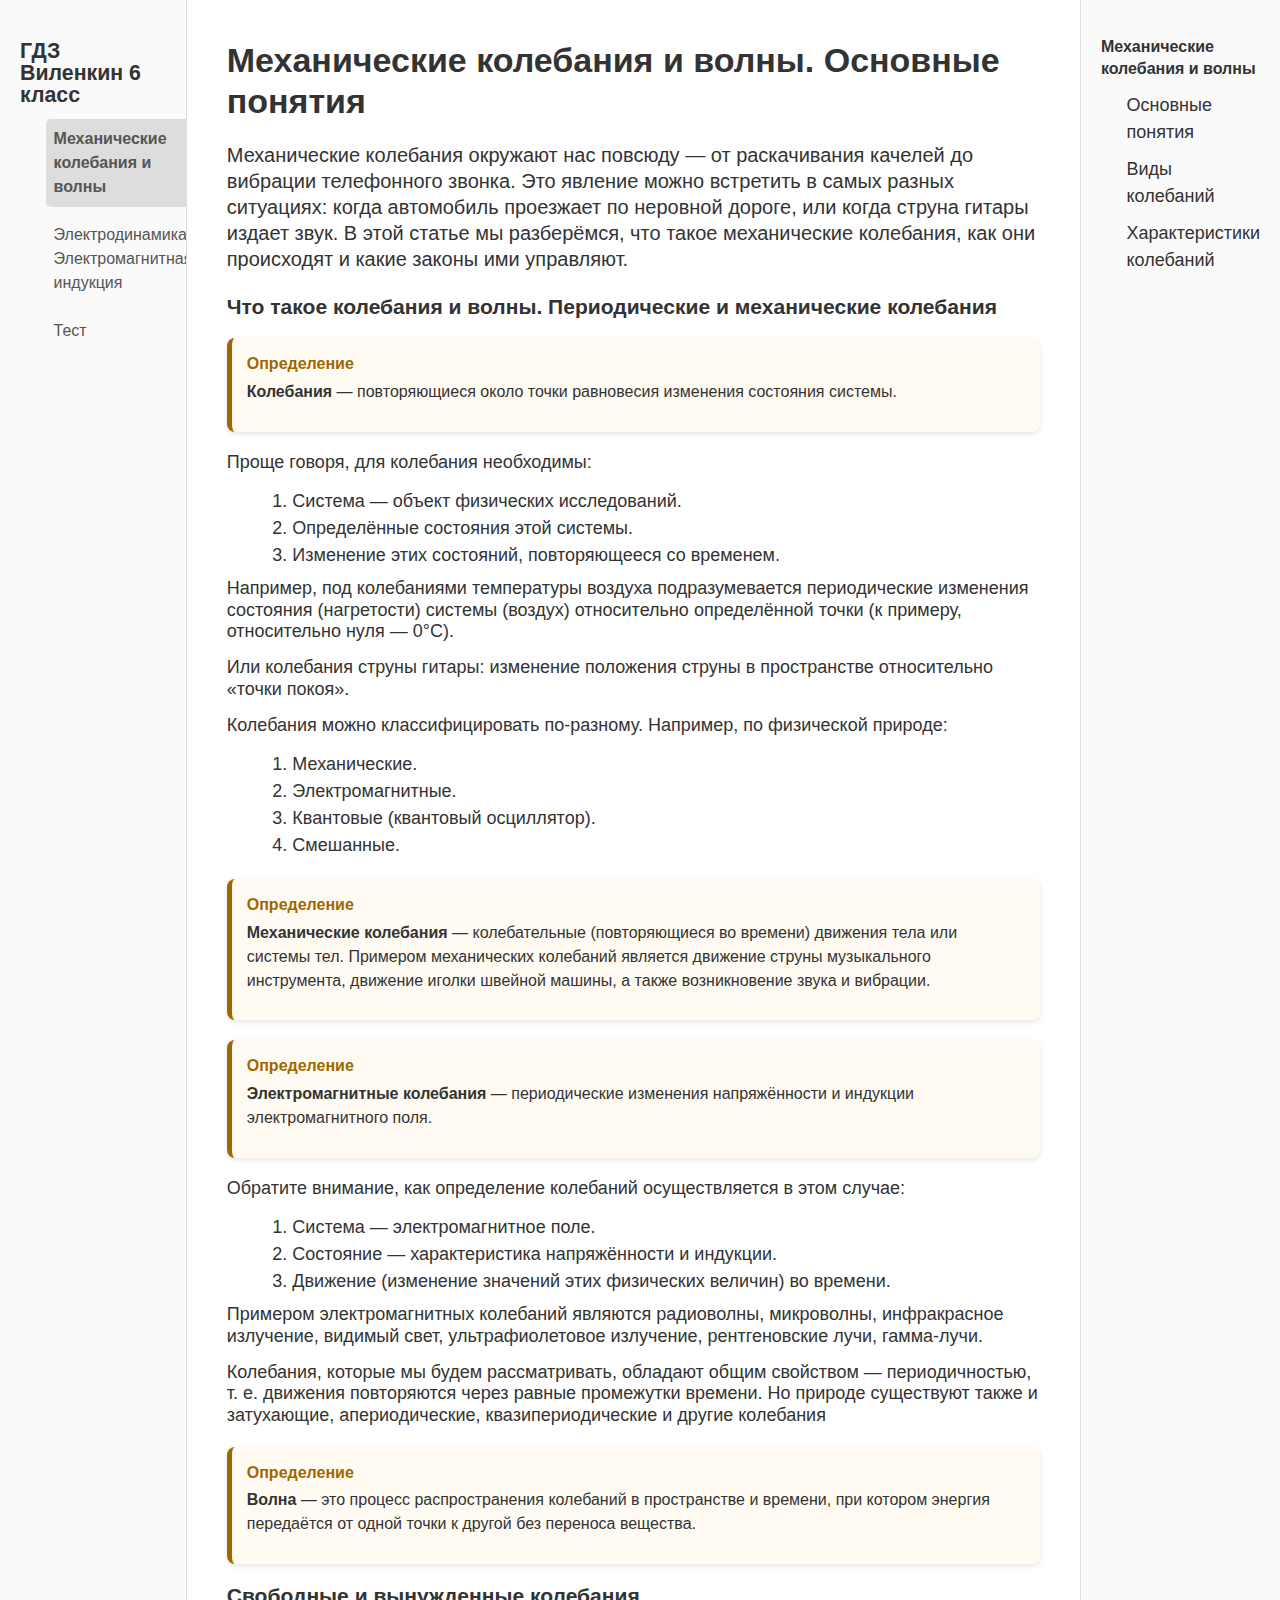
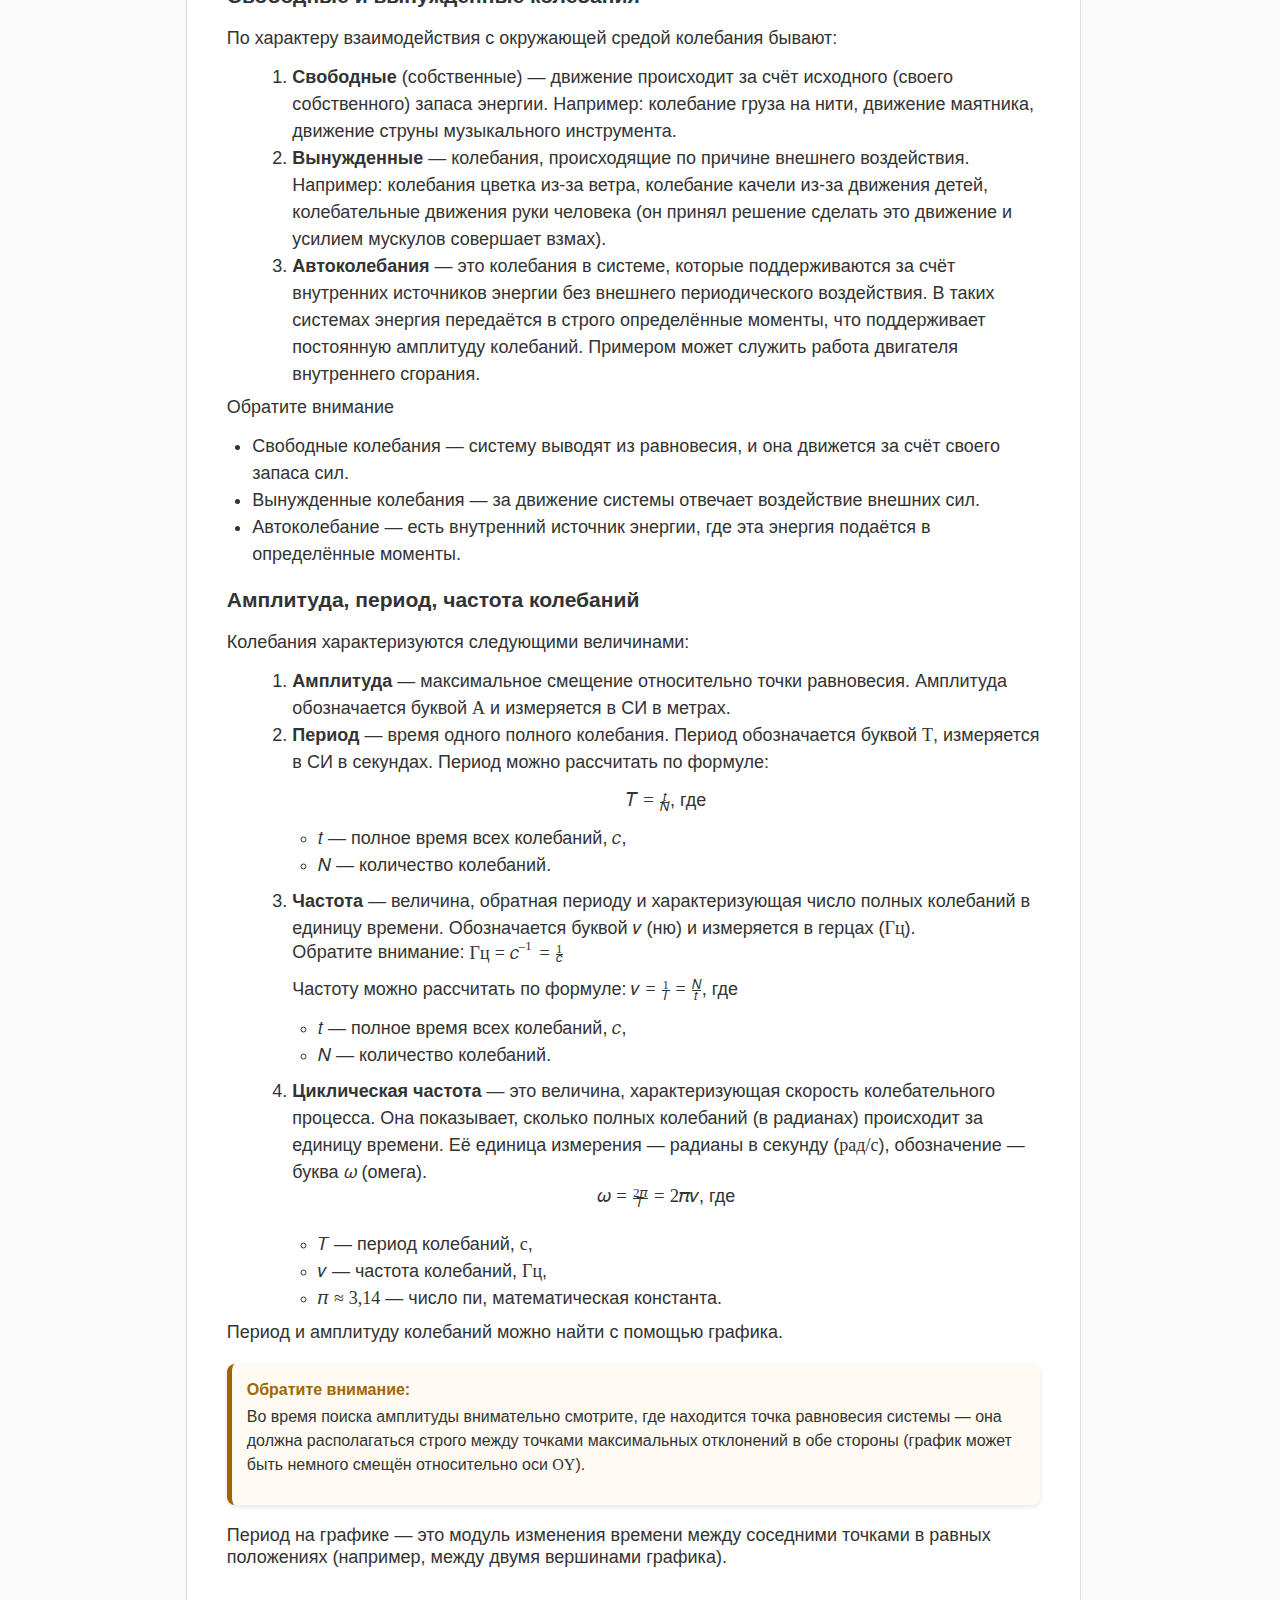
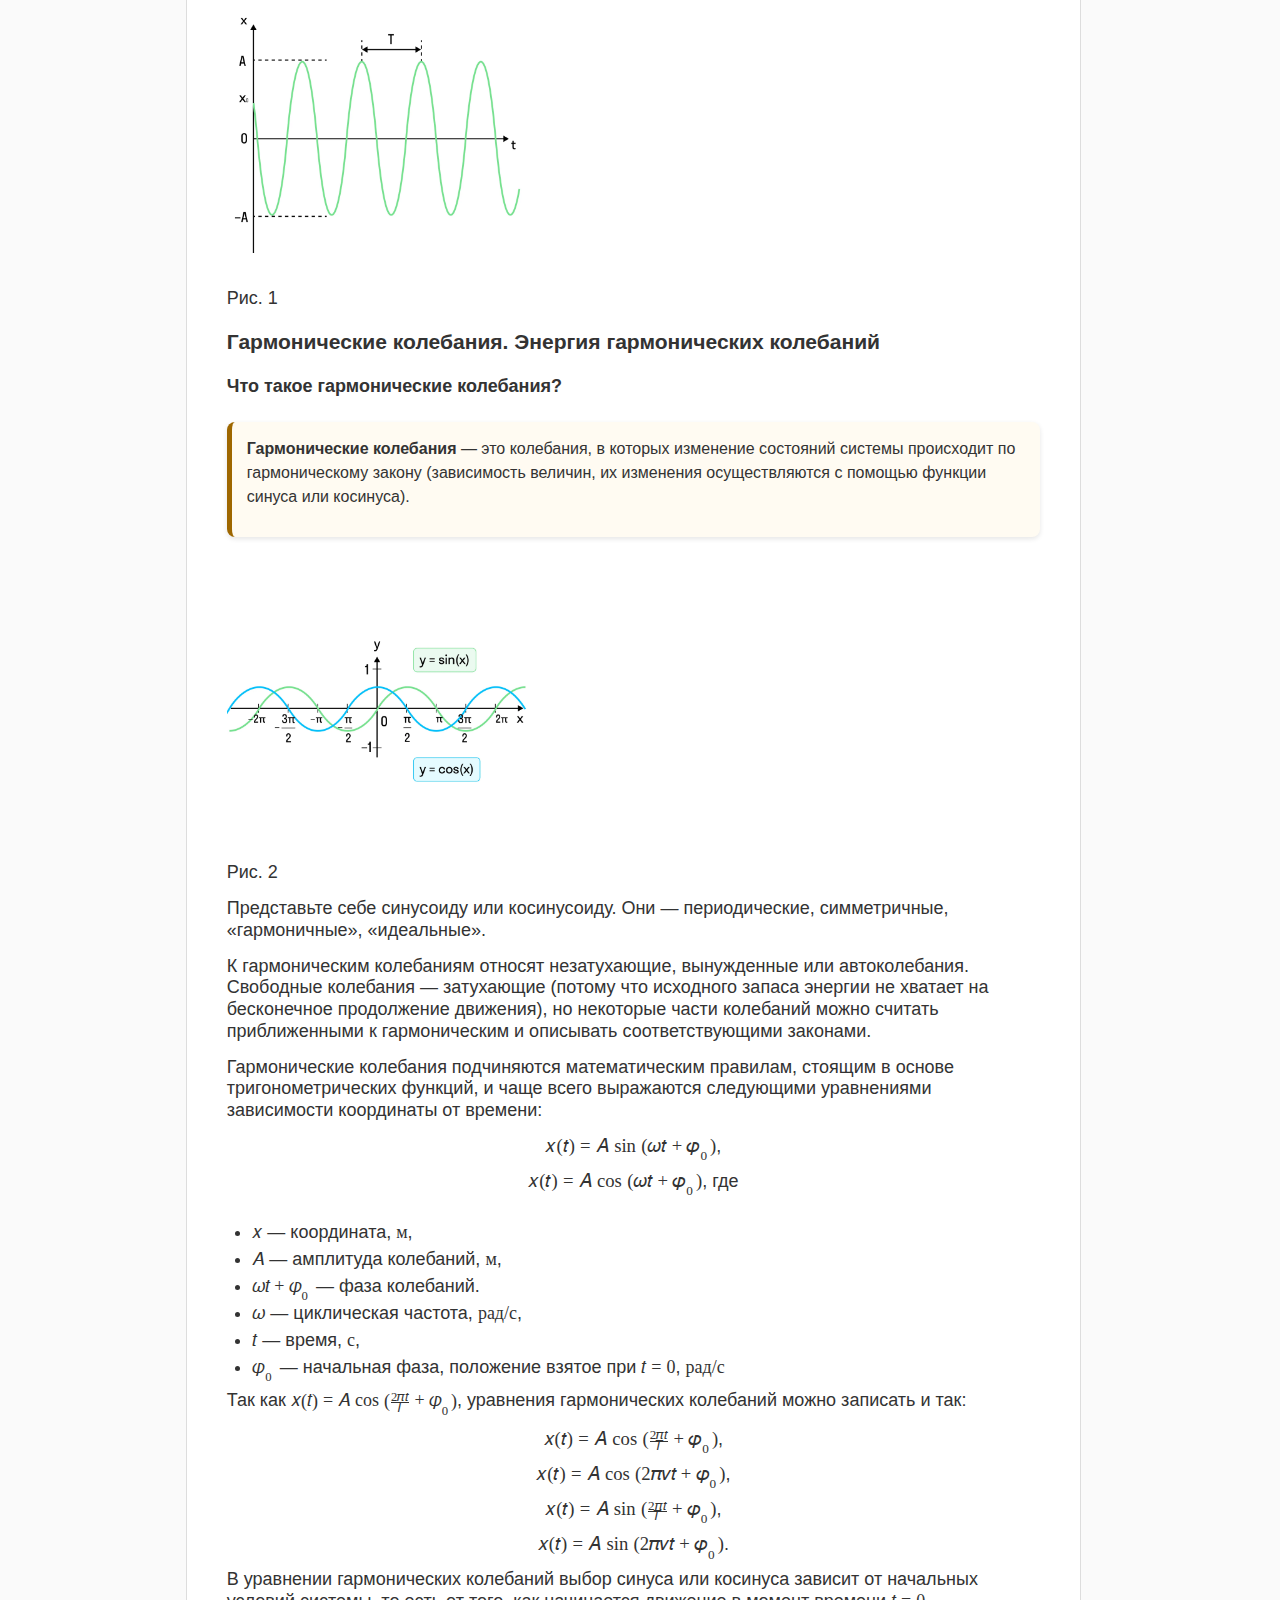
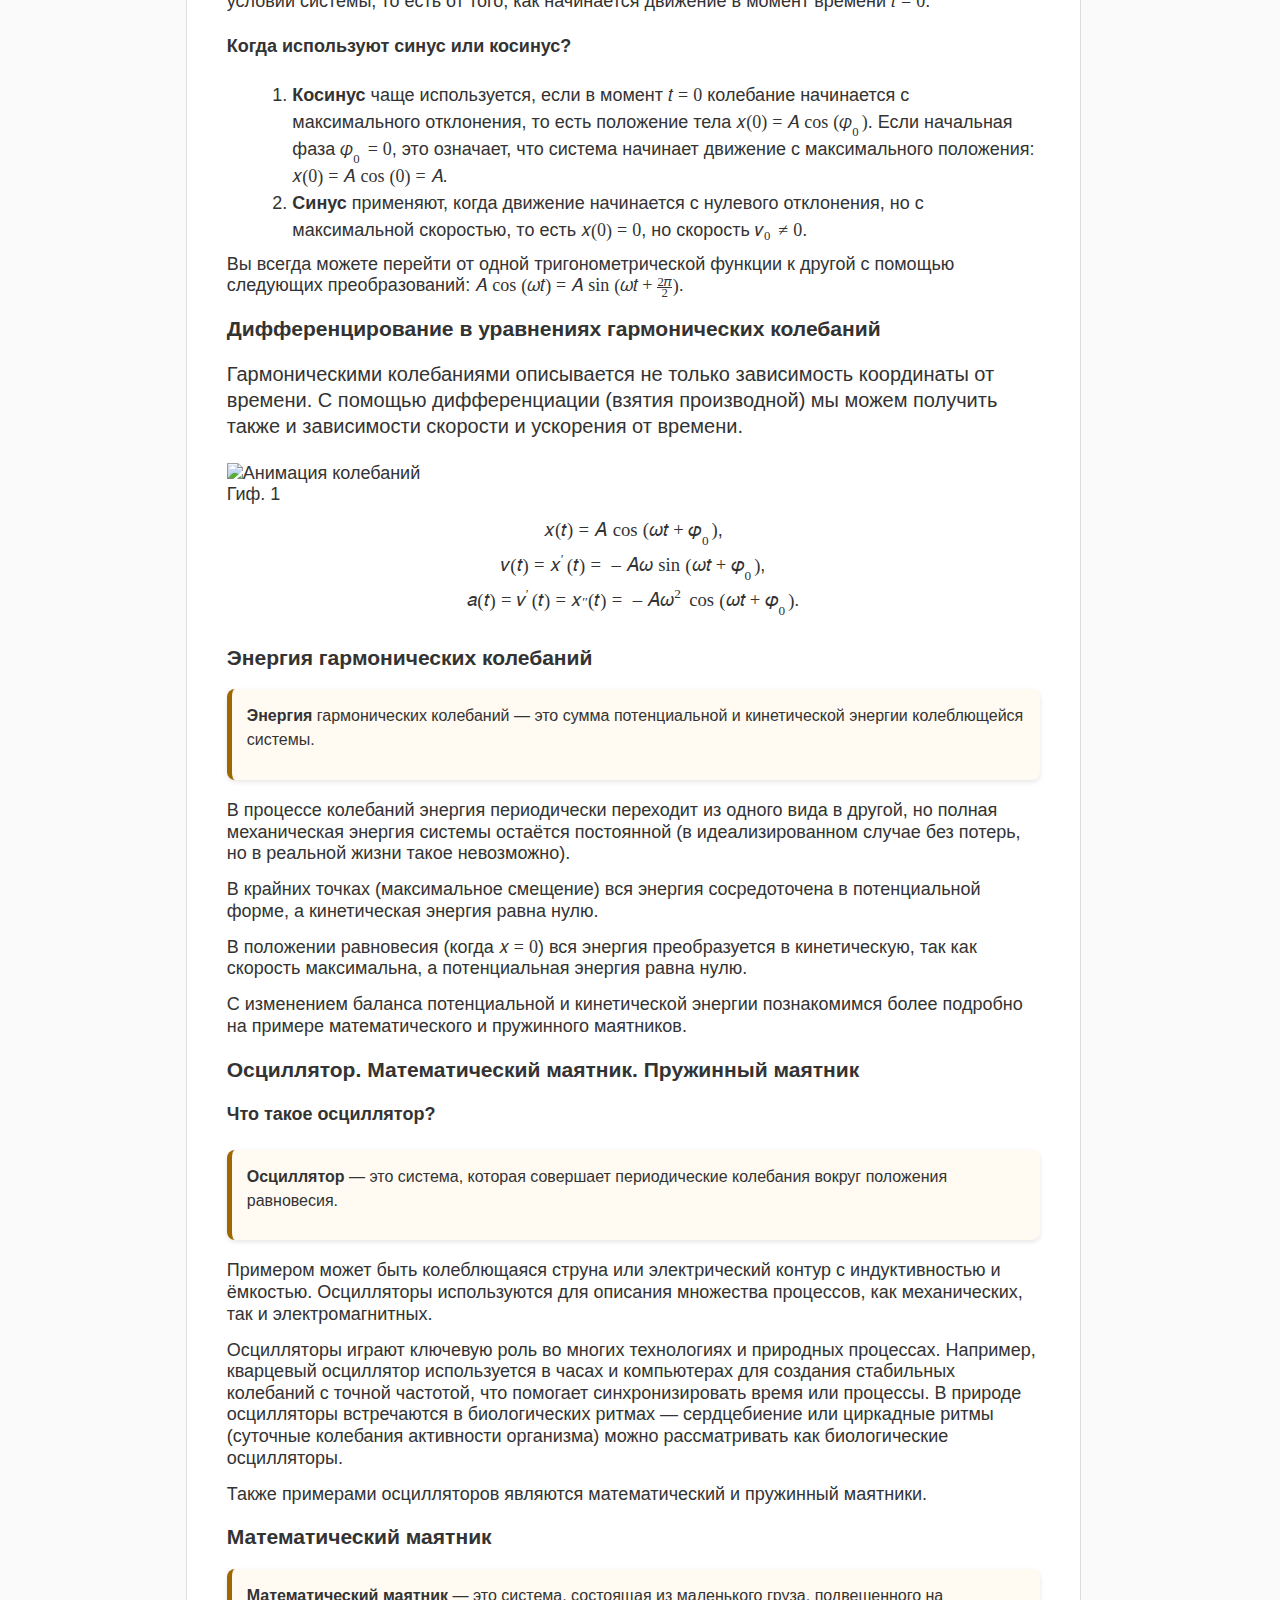
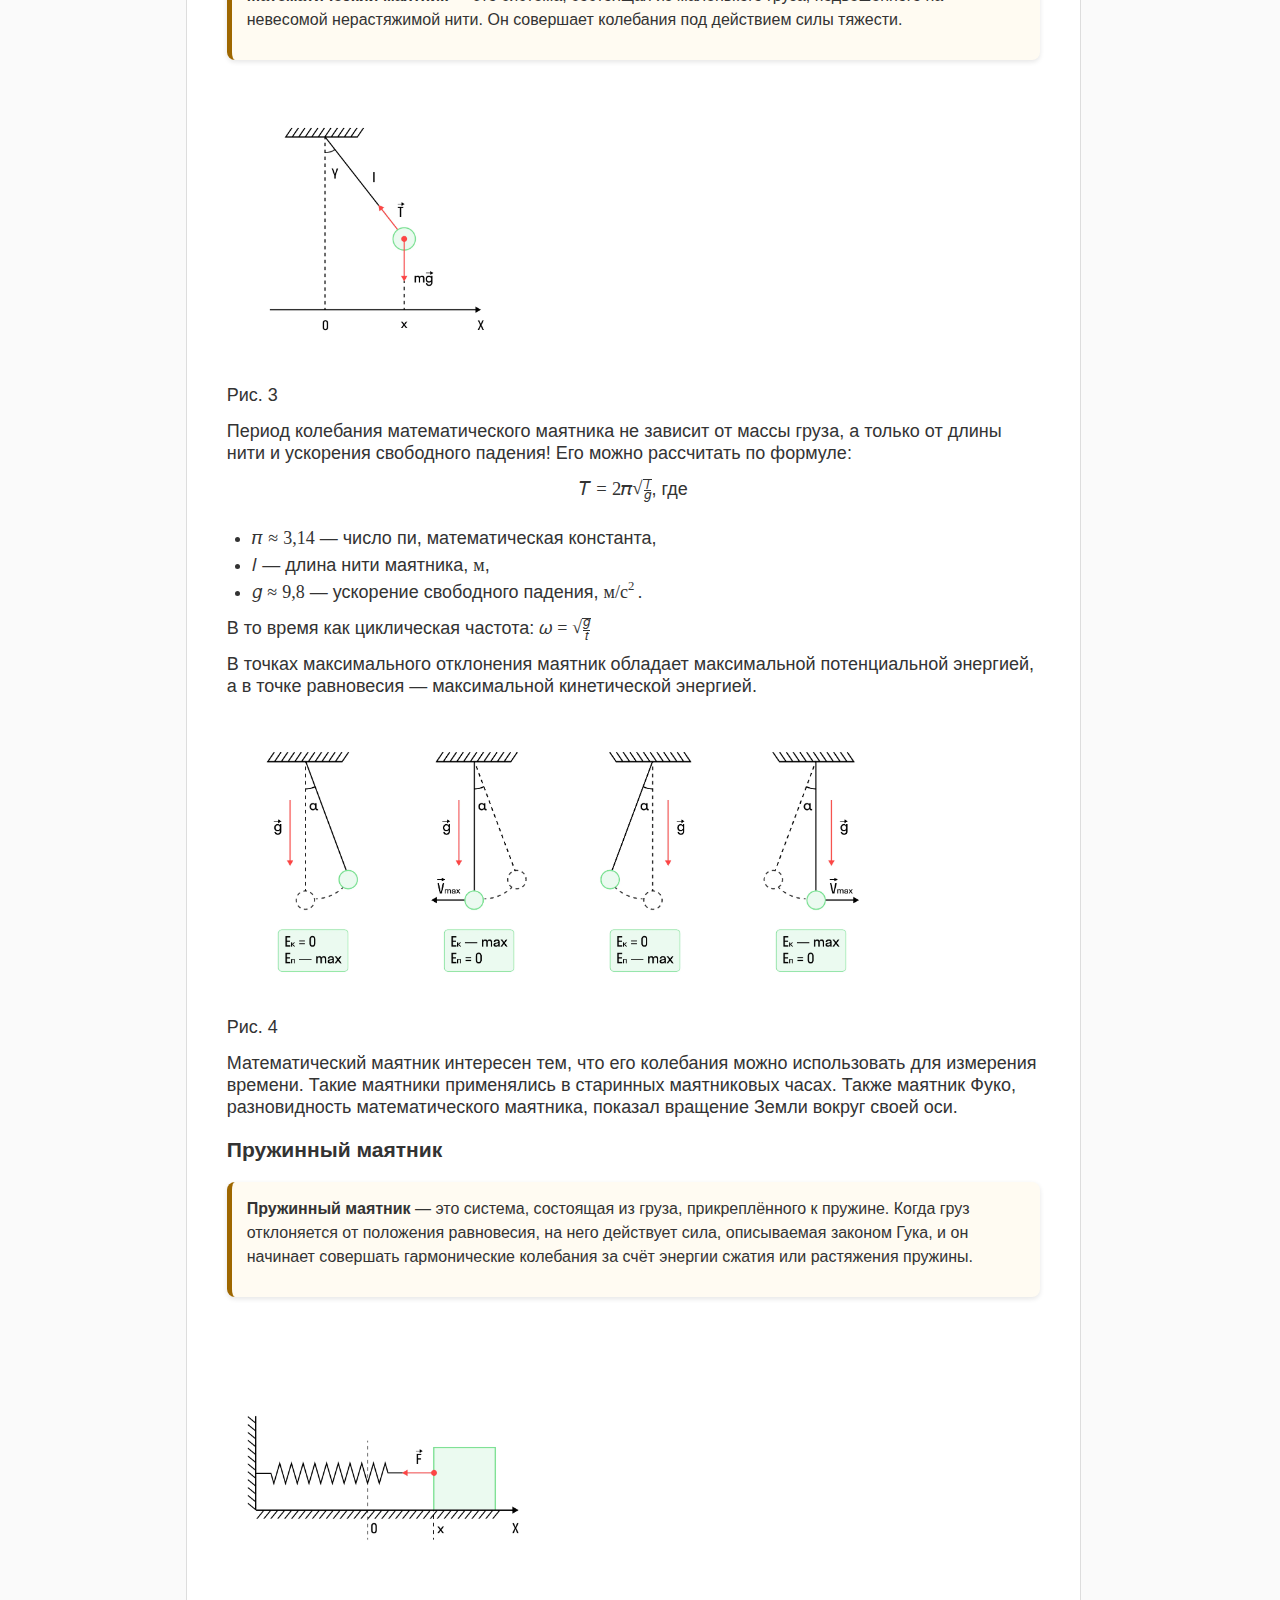
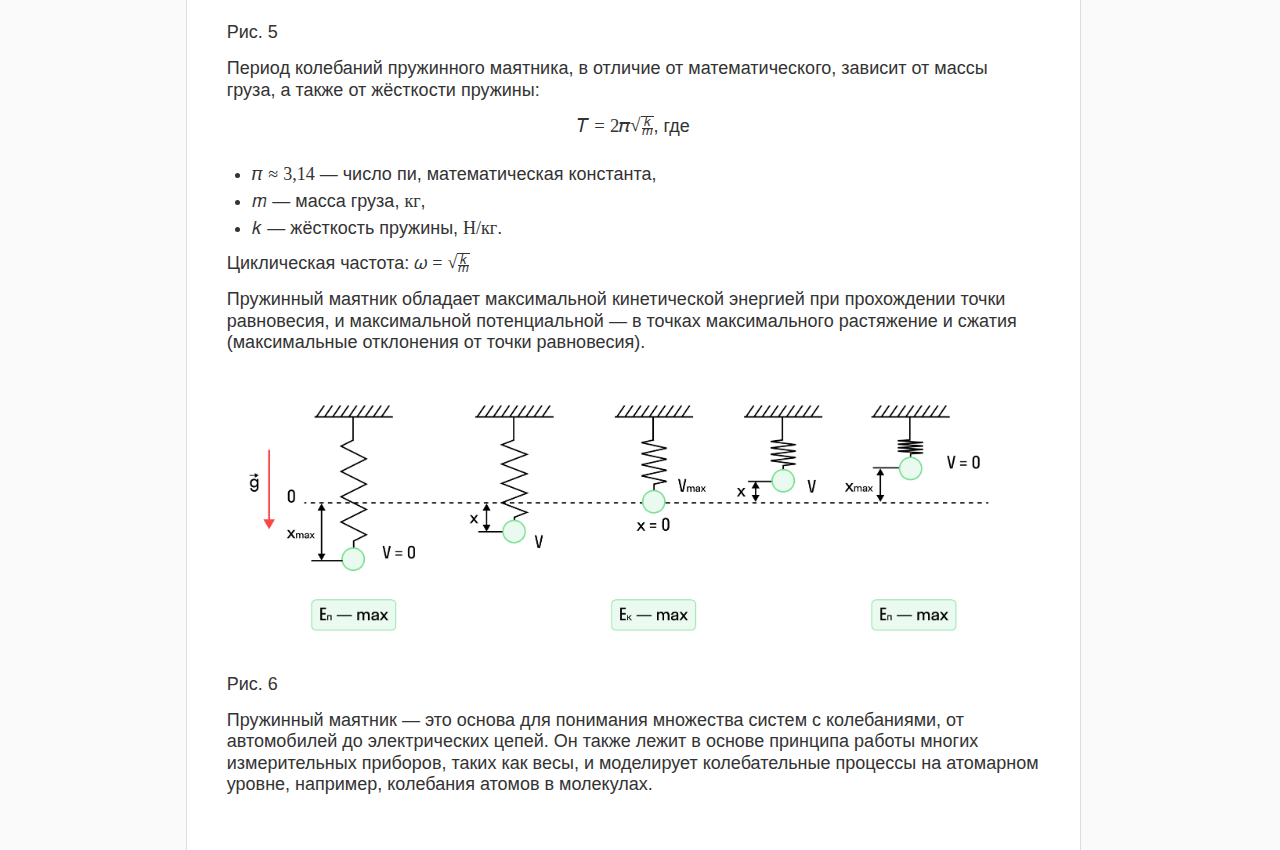
==== commit 787629f8: "text on pages is ready" ====
--- a/index.html
+++ b/index.html
@@ -25,8 +25,8 @@
       <main class="content">
         <h1>Механические колебания и волны. Основные понятия</h1>
         <p class="subtitle">
-          Механические колебания окружают нас повсюду — от раскачивания качелей до вибрации телефонного звонка. Это
-          явление можно встретить в самых разных ситуациях: когда автомобиль проезжает по неровной дороге, или когда
+          Механические колебания окружают нас повсюду &mdash; от раскачивания качелей до вибрации телефонного звонка.
+          Это явление можно встретить в самых разных ситуациях: когда автомобиль проезжает по неровной дороге, или когда
           струна гитары издает звук. В этой статье мы разберёмся, что такое механические колебания, как они происходят и
           какие законы ими управляют.
         </p>
@@ -34,51 +34,53 @@
         <h3>Что такое колебания и волны. Периодические и механические колебания</h3>
         <div class="note">
           <strong>Определение</strong>
-          <p><b>Колебания</b> — повторяющиеся около точки равновесия изменения состояния системы.</p>
+          <p><b>Колебания</b> &mdash; повторяющиеся около точки равновесия изменения состояния системы.</p>
         </div>
 
         <p>Проще говоря, для колебания необходимы:</p>
         <ol start="1">
-          <li>Система — объект физических исследований.</li>
+          <li>Система &mdash; объект физических исследований.</li>
           <li>Определённые состояния этой системы.</li>
           <li>Изменение этих состояний, повторяющееся со временем.</li>
         </ol>
 
         <p>
           Например, под колебаниями температуры воздуха подразумевается периодические изменения состояния (нагретости)
-          системы (воздух) относительно определённой точки (к примеру, относительно нуля — 0&deg;C).
+          системы (воздух) относительно определённой точки (к примеру, относительно нуля &mdash; 0&deg;C).
         </p>
         <p>Или колебания струны гитары: изменение положения струны в пространстве относительно «точки покоя».</p>
         <div>
           <p>Колебания можно классифицировать по-разному. Например, по физической природе:</p>
           <ol start="1">
-            <li>Система — объект физических исследований.</li>
-            <li>Определённые состояния этой системы.</li>
-            <li>Изменение этих состояний, повторяющееся со временем.</li>
+            <li>Механические.</li>
+            <li>Электромагнитные.</li>
+            <li>Квантовые (квантовый осциллятор).</li>
+            <li>Смешанные.</li>
           </ol>
         </div>
 
         <div class="note">
           <strong>Определение</strong>
           <p>
-            <b>Механические колебания</b> — колебательные (повторяющиеся во времени) движения тела или системы тел.
-            Примером механических колебаний является движение струны музыкального инструмента, движение иголки швейной
-            машины, а также возникновение звука и вибрации.
+            <b>Механические колебания</b> &mdash; колебательные (повторяющиеся во времени) движения тела или системы
+            тел. Примером механических колебаний является движение струны музыкального инструмента, движение иголки
+            швейной машины, а также возникновение звука и вибрации.
           </p>
         </div>
 
         <div class="note">
           <strong>Определение</strong>
           <p>
-            <b>Электромагнитные колебания</b> — периодические изменения напряжённости и индукции электромагнитного поля.
+            <b>Электромагнитные колебания</b> &mdash; периодические изменения напряжённости и индукции электромагнитного
+            поля.
           </p>
         </div>
 
         <div>
           <p>Обратите внимание, как определение колебаний осуществляется в этом случае:</p>
           <ol start="1">
-            <li>Система — электромагнитное поле.</li>
-            <li>Состояние — характеристика напряжённости и индукции.</li>
+            <li>Система &mdash; электромагнитное поле.</li>
+            <li>Состояние &mdash; характеристика напряжённости и индукции.</li>
             <li>Движение (изменение значений этих физических величин) во времени.</li>
           </ol>
         </div>
@@ -88,14 +90,14 @@
         </p>
 
         <p>
-          Колебания, которые мы будем рассматривать, обладают общим свойством — периодичностью, т. е. движения
+          Колебания, которые мы будем рассматривать, обладают общим свойством &mdash; периодичностью, т. е. движения
           повторяются через равные промежутки времени. Но природе существуют также и затухающие, апериодические,
           квазипериодические и другие колебания
         </p>
         <div class="note">
           <strong>Определение</strong>
           <p>
-            <b>Волна</b> — это процесс распространения колебаний в пространстве и времени, при котором энергия
+            <b>Волна</b> &mdash; это процесс распространения колебаний в пространстве и времени, при котором энергия
             передаётся от одной точки к другой без переноса вещества.
           </p>
         </div>
@@ -167,7 +169,7 @@
               <math>
                 <mi>t</mi>
               </math>
-              &ndash; полное время всех колебаний,
+              &mdash; полное время всех колебаний,
               <span class="formula inline">
                 <math><mi>c</mi></math>
                 <span>,</span>
@@ -177,7 +179,7 @@
               <math>
                 <mi>N</mi>
               </math>
-              &ndash; количество колебаний.
+              &mdash; количество колебаний.
             </li>
           </ul>
           <li>
@@ -212,7 +214,7 @@
                   <mrow> <mi>N</mi> </mrow> <mi>t</mi>
                 </mfrac>
               </math>
-              , где
+              <span>, где</span>
             </span>
           </p>
           <ul>
@@ -220,7 +222,7 @@
               <math>
                 <mi>t</mi>
               </math>
-              &ndash; полное время всех колебаний,
+              &mdash; полное время всех колебаний,
               <span class="formula inline">
                 <math><mi>c</mi></math>
                 <span>,</span>
@@ -230,7 +232,7 @@
               <math>
                 <mi>N</mi>
               </math>
-              &ndash; количество колебаний.
+              &mdash; количество колебаний.
             </li>
           </ul>
           <li>
@@ -267,7 +269,7 @@
               <math>
                 <mi>T</mi>
               </math>
-              &ndash; период колебаний,
+              &mdash; период колебаний,
               <span class="formula inline">
                 <math><mi>с</mi></math>
                 <span>,</span>
@@ -277,7 +279,7 @@
               <math>
                 <mi>&nu;</mi>
               </math>
-              &ndash; частота колебаний,
+              &mdash; частота колебаний,
               <span class="formula inline">
                 <math><mi>Гц</mi></math>
                 <span>,</span>
@@ -289,7 +291,7 @@
                 <mo>&asymp;</mo>
                 <mn>3,14</mn>
               </math>
-              &ndash; число пи, математическая константа.
+              &mdash; число пи, математическая константа.
             </li>
           </ul>
         </ol>
@@ -318,7 +320,7 @@
         </figure>
 
         <h3>Гармонические колебания. Энергия гармонических колебаний</h3>
-        <p class="subtitle">Что такое гармонические колебания?</p>
+        <h4>Что такое гармонические колебания?</h4>
         <div class="note">
           <p>
             <b>Гармонические колебания</b> &mdash; это колебания, в которых изменение состояний системы происходит по
@@ -384,7 +386,7 @@
             <math>
               <mi>x</mi>
             </math>
-            &ndash; координата,
+            &mdash; координата,
             <span class="formula inline">
               <math><mi>м</mi></math>
               <span>,</span>
@@ -394,7 +396,7 @@
             <math>
               <mi>A</mi>
             </math>
-            &ndash; амплитуда колебаний,
+            &mdash; амплитуда колебаний,
             <span class="formula inline">
               <math><mi>м</mi></math>
               <span>,</span>
@@ -409,13 +411,13 @@
                 <mn>0</mn>
               </msub>
             </math>
-            &ndash; фаза колебаний.
+            &mdash; фаза колебаний.
           </li>
           <li>
             <math>
               <mi>&omega;</mi>
             </math>
-            &ndash; циклическая частота,
+            &mdash; циклическая частота,
             <span class="formula inline">
               <math><mi>рад/с</mi></math>
               <span>,</span>
@@ -425,7 +427,7 @@
             <math>
               <mi>t</mi>
             </math>
-            &ndash; время,
+            &mdash; время,
             <span class="formula inline">
               <math><mi>с</mi></math>
               <span>,</span>
@@ -438,7 +440,7 @@
                 <mn>0</mn>
               </msub>
             </math>
-            &ndash; начальная фаза, положение взятое при
+            &mdash; начальная фаза, положение взятое при
             <span class="formula inline">
               <math>
                 <mi>t</mi>
@@ -452,9 +454,227 @@
           </li>
         </ul>
 
-        <!-- ДОПИСАТЬ -->
-        <!-- ДОПИСАТЬ -->
-        <!-- ДОПИСАТЬ -->
+        <p>
+          Так как
+          <span class="formula inline">
+            <math>
+              <mi>x</mi>
+              <mo>(</mo><mi>t</mi><mo>)</mo>
+              <mo>=</mo>
+              <mi>A</mi>
+              <mo>cos</mo><mo>(</mo>
+              <mfrac>
+                <mrow>
+                  <mn>2</mn>
+                  <mi>&pi;</mi>
+                  <mi>t</mi>
+                </mrow>
+                <mi>T</mi>
+              </mfrac>
+              <mo>+</mo>
+              <msub>
+                <mi>&phi;</mi>
+                <mn>0</mn>
+              </msub>
+              <mo>)</mo>
+            </math> </span
+          ><span>, уравнения гармонических колебаний можно записать и так:</span>
+        </p>
+
+        <div class="formula block">
+          <math>
+            <mi>x</mi>
+            <mo>(</mo><mi>t</mi><mo>)</mo>
+            <mo>=</mo>
+            <mi>A</mi>
+            <mo>cos</mo><mo>(</mo>
+            <mfrac>
+              <mrow>
+                <mn>2</mn>
+                <mi>&pi;</mi>
+                <mi>t</mi>
+              </mrow>
+              <mi>T</mi>
+            </mfrac>
+            <mo>+</mo>
+            <msub>
+              <mi>&phi;</mi>
+              <mn>0</mn>
+            </msub>
+            <mo>)</mo>
+          </math>
+          ,
+        </div>
+        <div class="formula block">
+          <math>
+            <mi>x</mi>
+            <mo>(</mo><mi>t</mi><mo>)</mo>
+            <mo>=</mo>
+            <mi>A</mi>
+            <mo>cos</mo><mo>(</mo>
+            <mn>2</mn>
+            <mi>&pi;</mi>
+            <mi>&nu;</mi>
+            <mi>t</mi>
+            <mo>+</mo>
+            <msub>
+              <mi>&phi;</mi>
+              <mn>0</mn>
+            </msub>
+            <mo>)</mo>
+          </math>
+          ,
+        </div>
+        <div class="formula block">
+          <math>
+            <mi>x</mi>
+            <mo>(</mo><mi>t</mi><mo>)</mo>
+            <mo>=</mo>
+            <mi>A</mi>
+            <mo>sin</mo><mo>(</mo>
+            <mfrac>
+              <mrow>
+                <mn>2</mn>
+                <mi>&pi;</mi>
+                <mi>t</mi>
+              </mrow>
+              <mi>T</mi>
+            </mfrac>
+            <mo>+</mo>
+            <msub>
+              <mi>&phi;</mi>
+              <mn>0</mn>
+            </msub>
+            <mo>)</mo>
+          </math>
+          ,
+        </div>
+        <div class="formula block">
+          <math>
+            <mi>x</mi>
+            <mo>(</mo><mi>t</mi><mo>)</mo>
+            <mo>=</mo>
+            <mi>A</mi>
+            <mo>sin</mo><mo>(</mo>
+            <mn>2</mn>
+            <mi>&pi;</mi>
+            <mi>&nu;</mi>
+            <mi>t</mi>
+            <mo>+</mo>
+            <msub>
+              <mi>&phi;</mi>
+              <mn>0</mn>
+            </msub>
+            <mo>)</mo>
+          </math>
+          .
+        </div>
+
+        <p>
+          В уравнении гармонических колебаний выбор синуса или косинуса зависит от начальных условий системы, то есть от
+          того, как начинается движение в момент времени
+          <span class="formula inline">
+            <math>
+              <mi>t</mi>
+              <mo>=</mo>
+              <mn>0</mn>
+            </math>
+            <span>.</span>
+          </span>
+        </p>
+
+        <h4>Когда используют синус или косинус?</h4>
+        <ol start="1">
+          <li>
+            <b>Косинус</b> чаще используется, если в момент
+            <span class="formula inline">
+              <math> <mi>t</mi> <mo>=</mo> <mn>0</mn> </math>
+            </span>
+            колебание начинается с максимального отклонения, то есть положение тела
+            <span class="formula inline">
+              <math>
+                <mi>x</mi><mo>(</mo><mn>0</mn><mo>)</mo>
+                <mo>=</mo>
+                <mi>A</mi>
+                <mo>cos</mo>
+                <mo>(</mo>
+                <msub>
+                  <mi>&phi;</mi>
+                  <mn>0</mn>
+                </msub>
+                <mo>)</mo>
+              </math>
+              <span>.</span>
+            </span>
+            Если начальная фаза
+            <span class="formula inline">
+              <math>
+                <msub>
+                  <mi>&phi;</mi>
+                  <mn>0</mn>
+                </msub>
+                <mo>=</mo> <mn>0</mn>
+              </math>
+              <span>,</span>
+            </span>
+            это означает, что система начинает движение с максимального положения:
+            <span class="formula inline">
+              <math>
+                <mi>x</mi><mo>(</mo><mn>0</mn><mo>)</mo>
+                <mo>=</mo>
+                <mi>A</mi>
+                <mo>cos</mo><mo>(</mo><mn>0</mn><mo>)</mo>
+                <mo>=</mo>
+                <mi>A</mi>
+              </math>
+              <span>.</span>
+            </span>
+          </li>
+          <li>
+            <b>Синус</b> применяют, когда движение начинается с нулевого отклонения, но с максимальной скоростью, то
+            есть
+            <span class="formula inline">
+              <math> <mi>x</mi><mo>(</mo><mn>0</mn><mo>)</mo><mo>=</mo><mn>0</mn></math> <span>,</span>
+            </span>
+            но скорость
+            <span class="formula inline">
+              <math>
+                <msub>
+                  <mi>&nu;</mi>
+                  <mn>0</mn>
+                </msub>
+                <mo>&NotEqual;</mo><mn>0</mn>
+              </math>
+              <span>.</span>
+            </span>
+          </li>
+        </ol>
+
+        <p>
+          Вы всегда можете перейти от одной тригонометрической функции к другой с помощью следующих преобразований:
+          <span class="formula inline">
+            <math>
+              <mi>A</mi>
+              <mo>cos</mo>
+              <mo>(</mo><mi>&omega;</mi><mi>t</mi><mo>)</mo>
+              <mo>=</mo>
+              <mi>A</mi>
+              <mo>sin</mo>
+              <mo>(</mo>
+              <mi>&omega;</mi><mi>t</mi>
+              <mo>+</mo>
+              <mfrac>
+                <mrow>
+                  <mn>2</mn>
+                  <mi>&pi;</mi>
+                </mrow>
+                <mi>2</mi>
+              </mfrac>
+              <mo>)</mo>
+            </math>
+            <span>.</span>
+          </span>
+        </p>
 
         <h3>Дифференцирование в уравнениях гармонических колебаний</h3>
         <p class="subtitle">
@@ -467,9 +687,78 @@
         </figure>
 
         <div class="formula block">
-          <math></math>
-          <math></math>
-          <math></math>
+          <math>
+            <mi>x</mi>
+            <mo>(</mo><mi>t</mi><mo>)</mo>
+            <mo>=</mo>
+            <mi>A</mi>
+            <mo>cos</mo><mo>(</mo> <mi>&omega;</mi><mi>t</mi>
+            <mo>+</mo>
+            <msub>
+              <mi>&phi;</mi>
+              <mn>0</mn>
+            </msub>
+            <mo>)</mo>
+          </math>
+          ,
+        </div>
+        <div class="formula block">
+          <math>
+            <mi>&nu;</mi>
+            <mo>(</mo><mi>t</mi><mo>)</mo>
+            <mo>=</mo>
+            <msup>
+              <mi>x</mi>
+              <mo>&prime;</mo>
+            </msup>
+            <mo>(</mo><mi>t</mi><mo>)</mo>
+            <mo>=</mo>
+            <mo>&ndash;</mo>
+            <mi>A</mi>
+            <mi>&omega;</mi>
+            <mo>sin</mo><mo>(</mo> <mi>&omega;</mi><mi>t</mi>
+            <mo>+</mo>
+            <msub>
+              <mi>&phi;</mi>
+              <mn>0</mn>
+            </msub>
+            <mo>)</mo>
+          </math>
+          ,
+        </div>
+        <div class="formula block">
+          <math>
+            <mi>a</mi>
+            <mo>(</mo><mi>t</mi><mo>)</mo>
+            <mo>=</mo>
+            <msup>
+              <mi>&nu;</mi>
+              <mo>&prime;</mo>
+            </msup>
+            <mo>(</mo><mi>t</mi><mo>)</mo>
+            <mo>=</mo>
+            <msup>
+              <mi>x</mi>
+              <mo>&prime;</mo>
+              <mo>&prime;</mo>
+            </msup>
+            <mo>(</mo><mi>t</mi><mo>)</mo>
+            <mo>=</mo>
+            <mo>&ndash;</mo>
+            <mi>A</mi>
+            <msup>
+              <mi>&omega;</mi>
+              <mn>2</mn>
+            </msup>
+            <mo>cos</mo><mo>(</mo> <mi>&omega;</mi><mi>t</mi>
+            <mo>+</mo>
+            <msub>
+              <mi>&phi;</mi>
+              <mn>0</mn>
+            </msub>
+            <mo>)</mo>
+          </math>
+          .
         </div>
 
         <h3>Энергия гармонических колебаний</h3>
@@ -502,7 +791,7 @@
         </p>
 
         <h3>Осциллятор. Математический маятник. Пружинный маятник</h3>
-        <p class="subtitle">Что такое осциллятор?</p>
+        <h4>Что такое осциллятор?</h4>
         <div class="note">
           <p>
             <b>Осциллятор</b> &mdash; это система, которая совершает периодические колебания вокруг положения
@@ -550,7 +839,7 @@
             <msqrt>
               <mfrac>
                 <mrow>
-                  <mi>t</mi>
+                  <mi>l</mi>
                 </mrow>
                 <mi>g</mi>
               </mfrac>
@@ -560,9 +849,38 @@
         </div>
 
         <ul>
-          <li></li>
-          <li></li>
-          <li></li>
+          <li>
+            <span class="formula inline">
+              <math><mi>&pi;</mi><mo>&asymp;</mo><mn>3,14</mn></math>
+            </span>
+            &mdash; число пи, математическая константа,
+          </li>
+          <li>
+            <span class="formula inline">
+              <math><mi>l</mi></math>
+            </span>
+            &mdash; длина нити маятника,
+            <span class="formula inline">
+              <math><mi>м</mi></math>
+              <span>,</span>
+            </span>
+          </li>
+          <li>
+            <span class="formula inline">
+              <math><mi>g</mi><mo>&asymp;</mo><mn>9,8</mn></math>
+            </span>
+            &mdash; ускорение свободного падения,
+            <span class="formula inline">
+              <math>
+                <mi>м/</mi>
+                <msup>
+                  <mi>с</mi>
+                  <mn>2</mn>
+                </msup>
+              </math>
+              <span>.</span>
+            </span>
+          </li>
         </ul>
 
         <p>
@@ -583,7 +901,10 @@
           </span>
         </p>
 
-        <p></p>
+        <p>
+          В точках максимального отклонения маятник обладает максимальной потенциальной энергией, а в точке равновесия
+          &mdash; максимальной кинетической энергией.
+        </p>
 
         <figure class="img-container">
           <img src="pics/index/pic4.webp" alt="Энергия математического маятника в разных точках качания" />
@@ -616,13 +937,50 @@
         </p>
 
         <div class="formula block">
-          <math></math>
+          <math>
+            <mi>T</mi>
+            <mo>=</mo>
+            <mn>2</mn>
+            <mi>&pi;</mi>
+            <msqrt>
+              <mfrac>
+                <mrow>
+                  <mi>k</mi>
+                </mrow>
+                <mi>m</mi>
+              </mfrac>
+            </msqrt>
+          </math>
+          , где
         </div>
 
         <ul>
-          <li></li>
-          <li></li>
-          <li></li>
+          <li>
+            <span class="formula inline">
+              <math><mi>&pi;</mi><mo>&asymp;</mo><mn>3,14</mn></math>
+            </span>
+            &mdash; число пи, математическая константа,
+          </li>
+          <li>
+            <span class="formula inline">
+              <math><mi>m</mi></math>
+            </span>
+            &mdash; масса груза,
+            <span class="formula inline">
+              <math><mi>кг</mi></math>
+              <span>,</span>
+            </span>
+          </li>
+          <li>
+            <span class="formula inline">
+              <math><mi>k</mi></math>
+            </span>
+            &mdash; жёсткость пружины,
+            <span class="formula inline">
+              <math><mi>Н/кг</mi></math>
+              <span>.</span>
+            </span>
+          </li>
         </ul>
 
         <p>
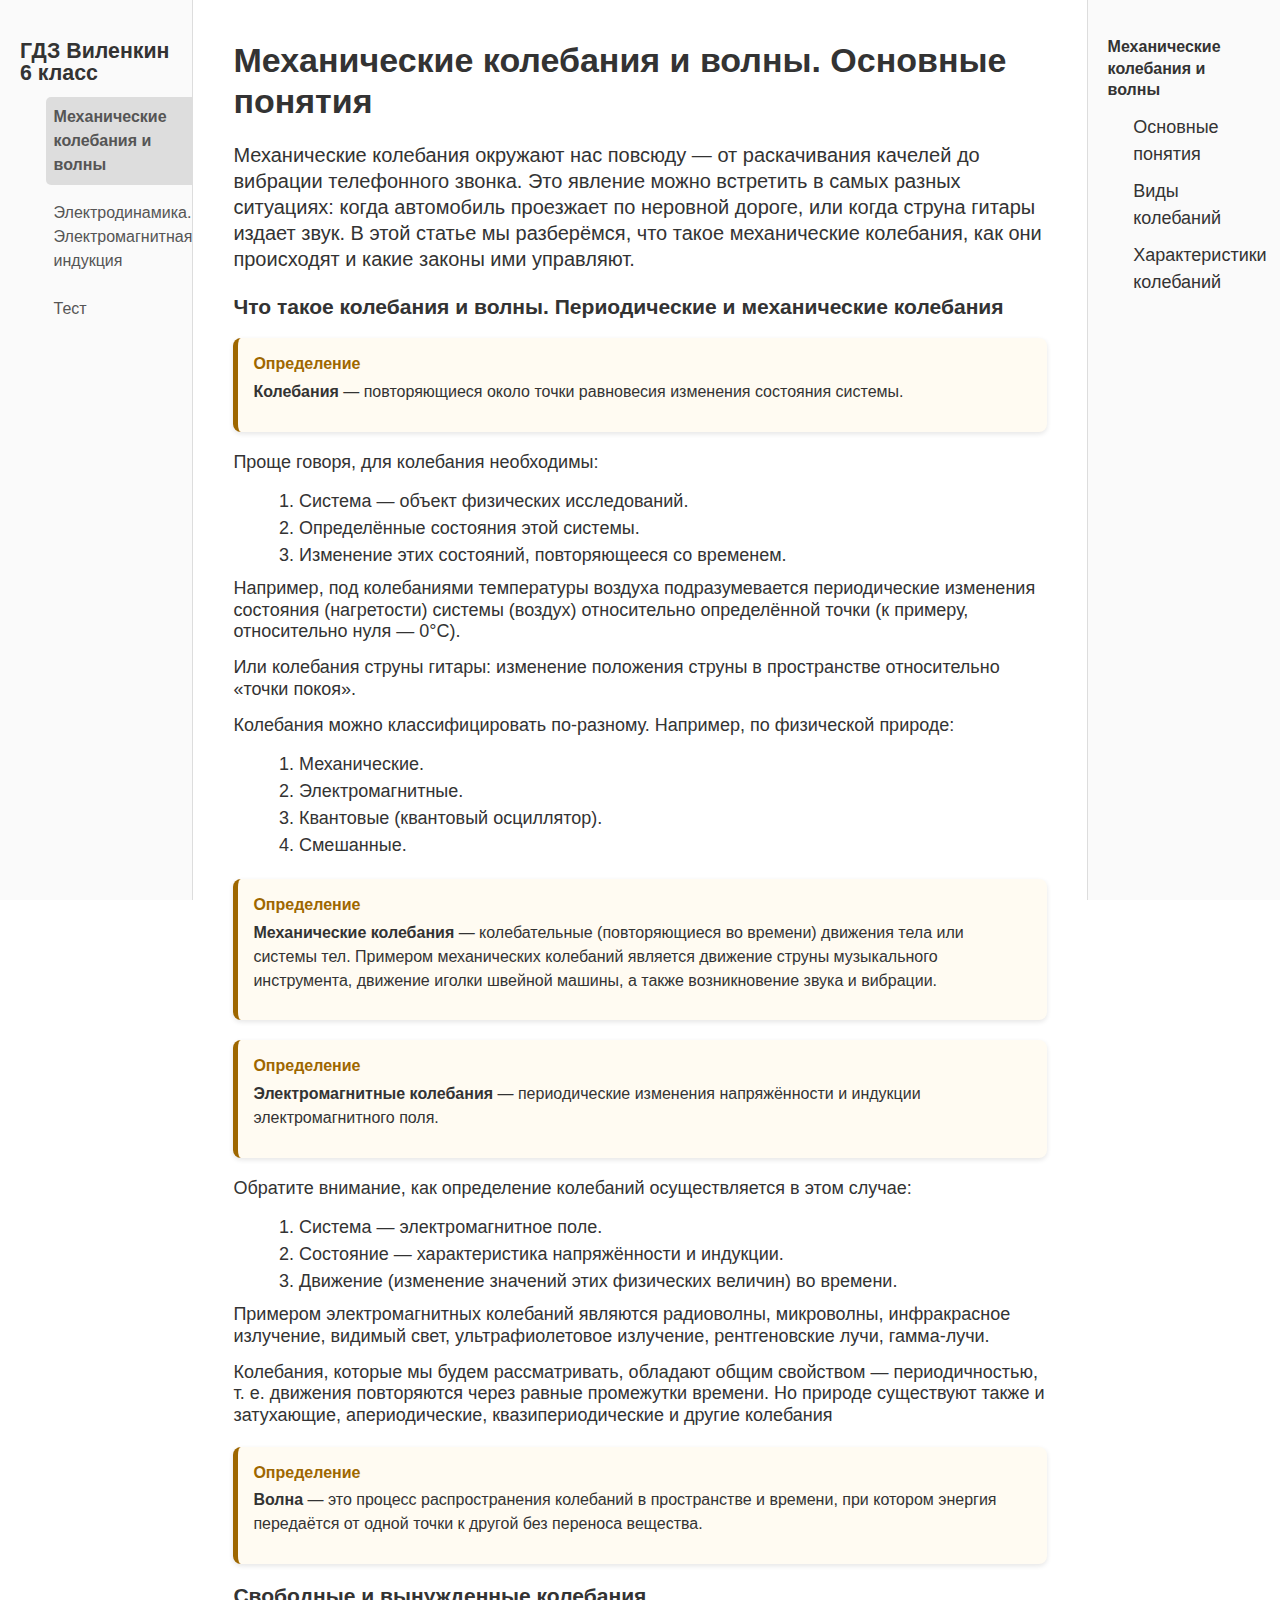
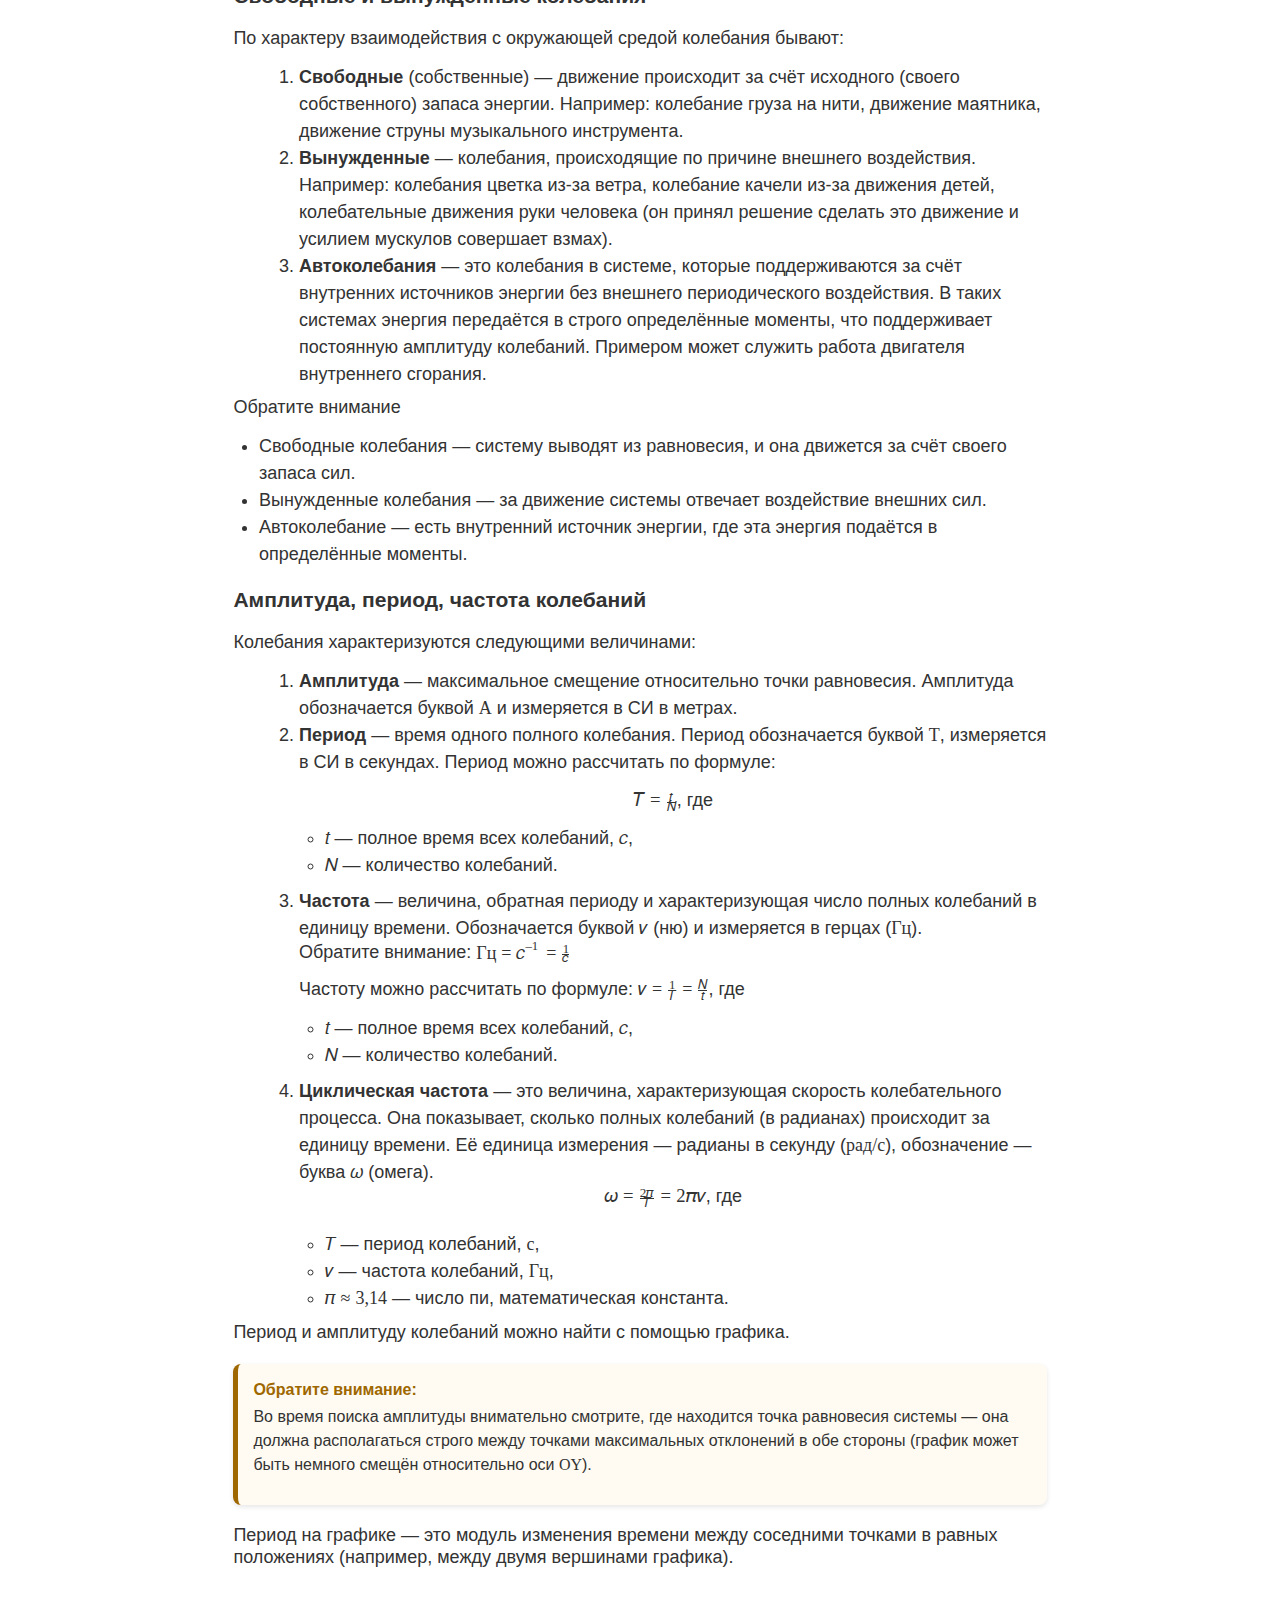
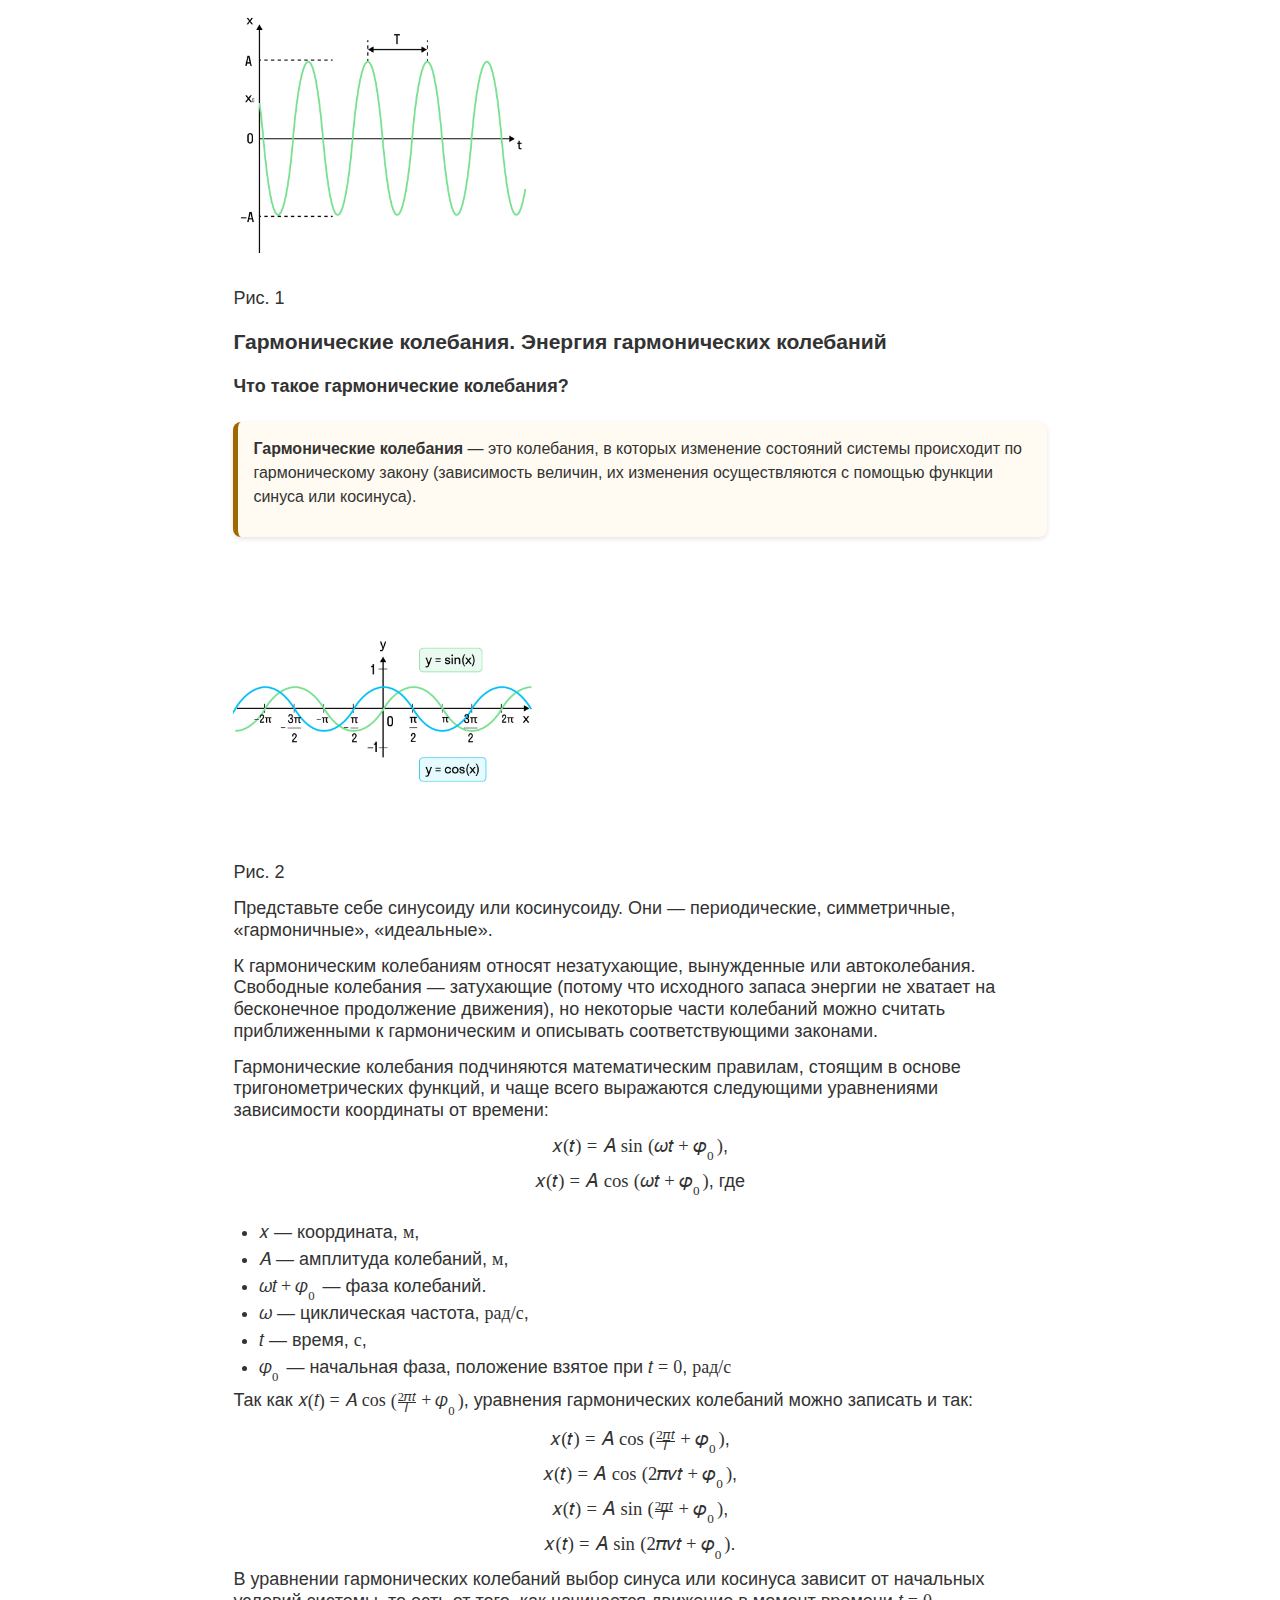
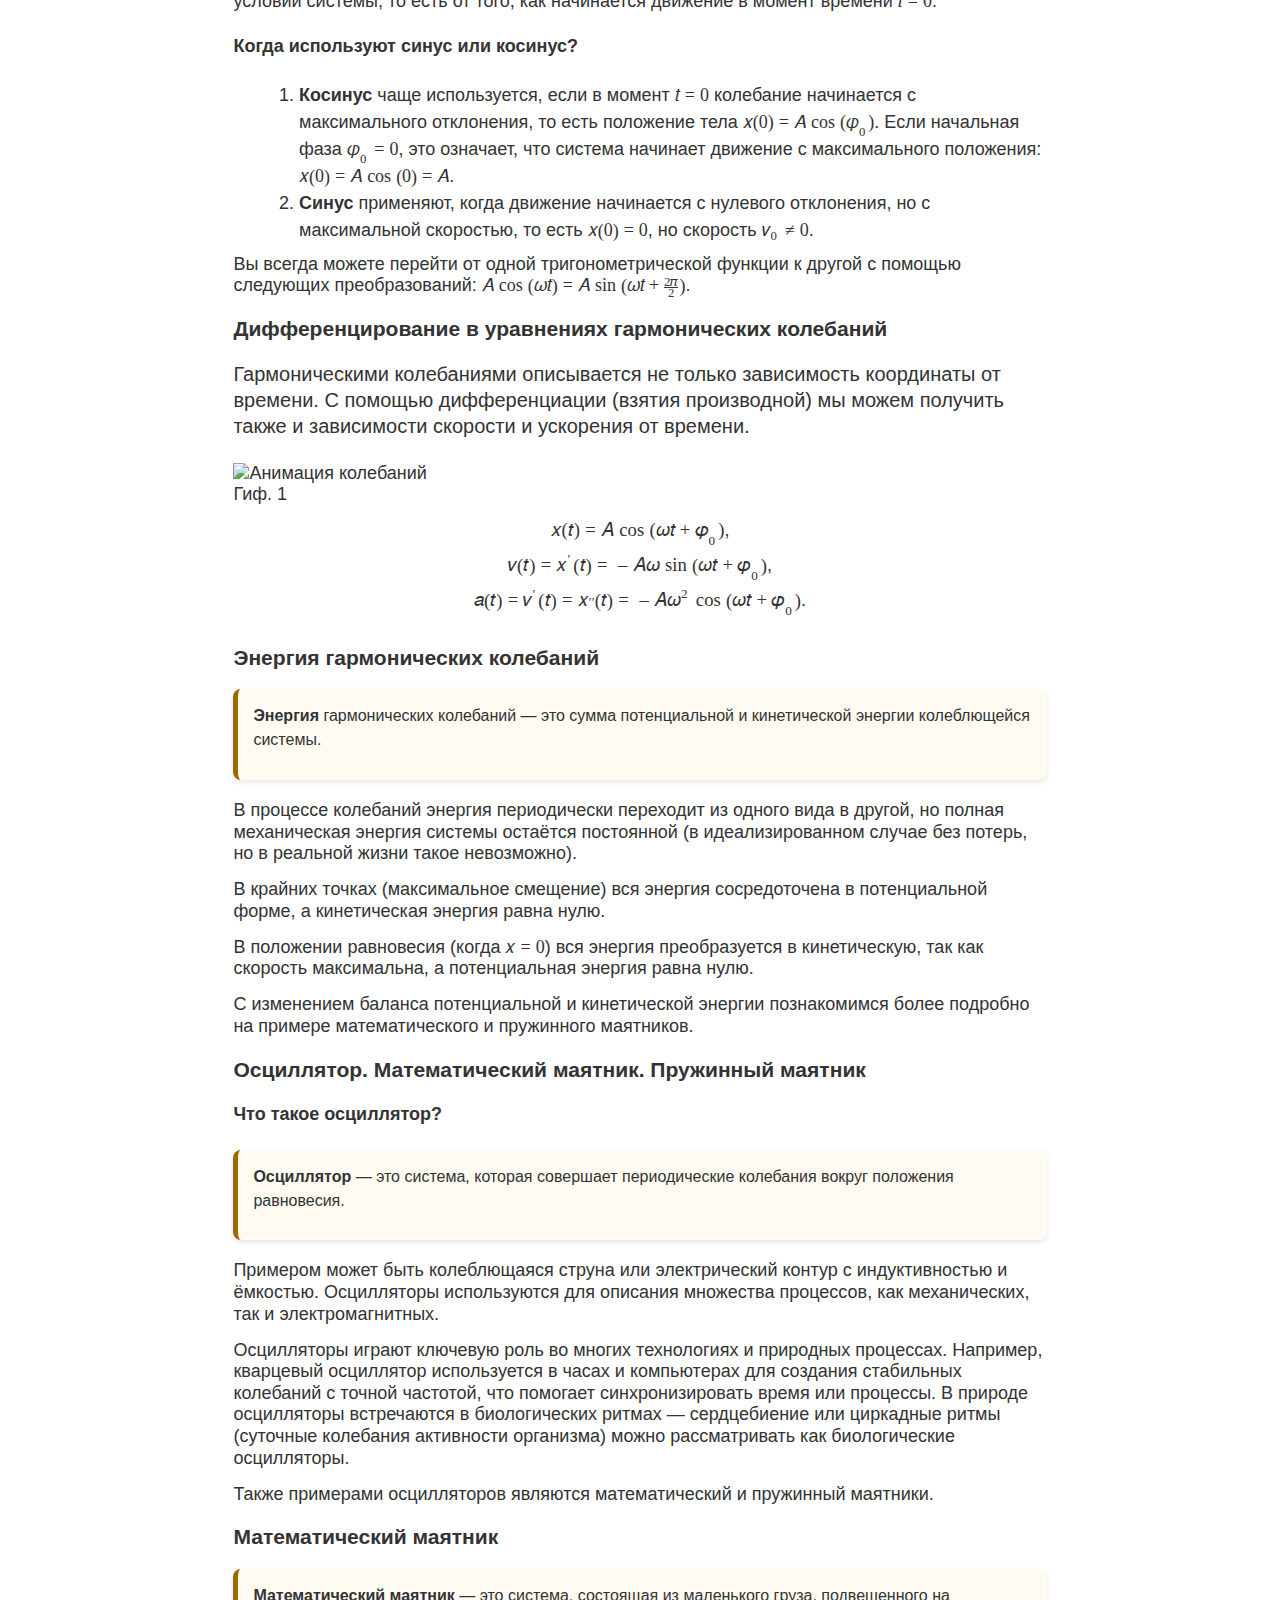
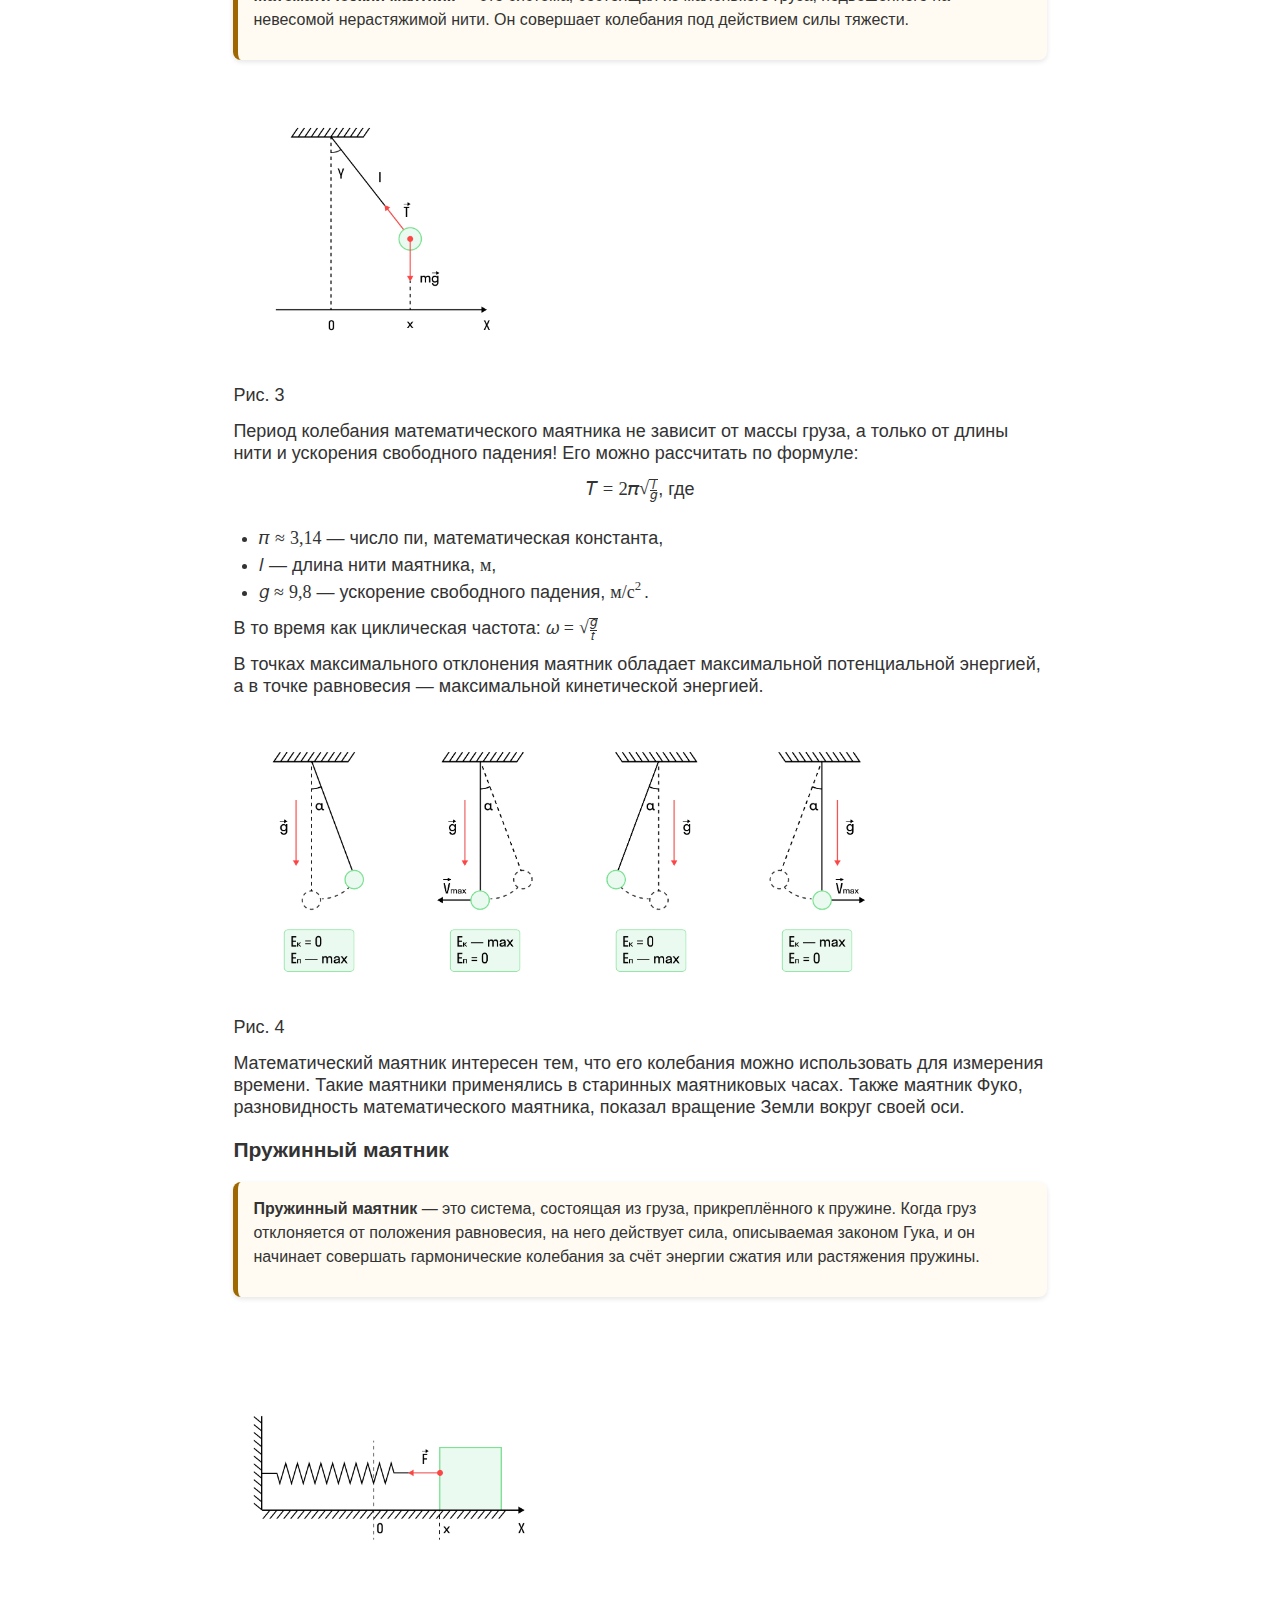
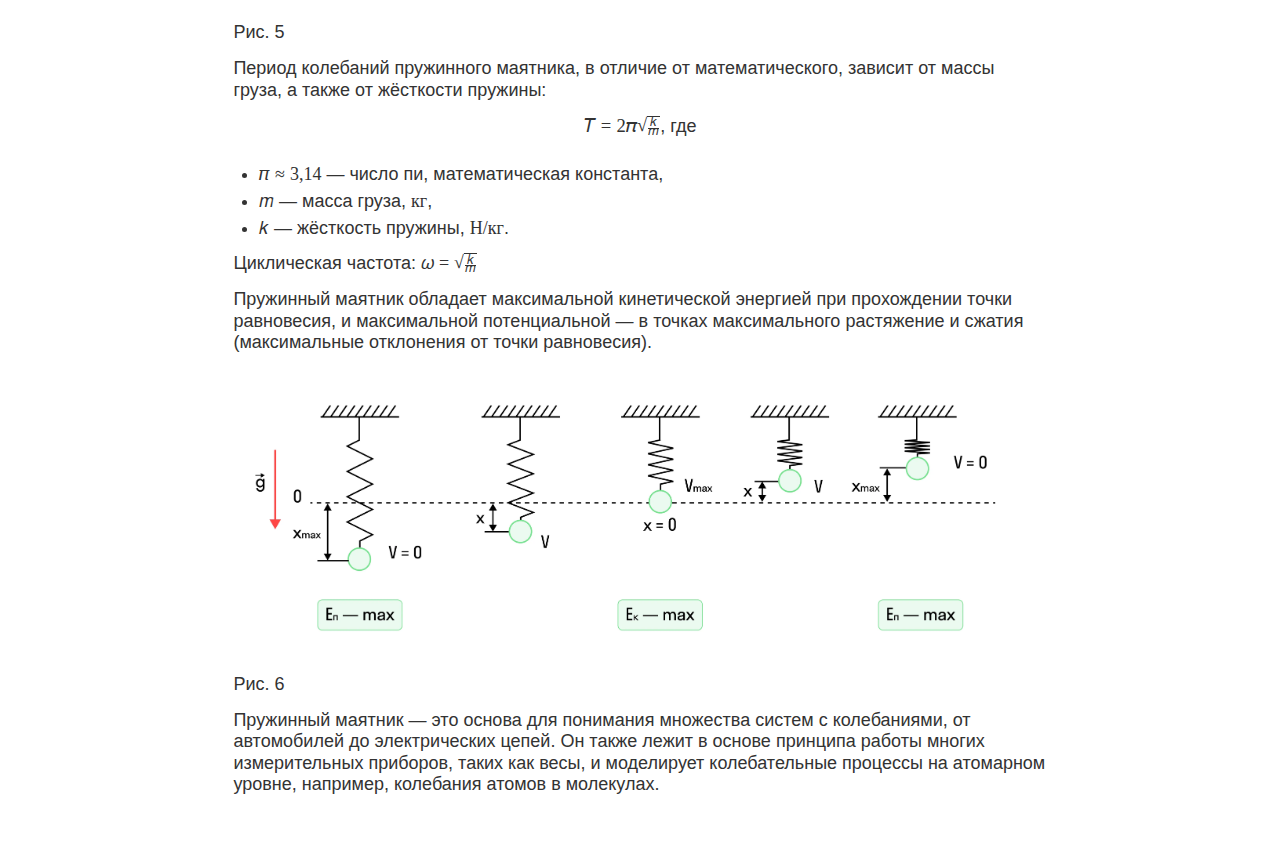
==== commit 00df9842: "." ====
--- a/index.html
+++ b/index.html
@@ -31,7 +31,7 @@
           какие законы ими управляют.
         </p>
 
-        <h3>Что такое колебания и волны. Периодические и механические колебания</h3>
+        <h3 id="keyConcepts">Что такое колебания и волны. Периодические и механические колебания</h3>
         <div class="note">
           <strong>Определение</strong>
           <p><b>Колебания</b> &mdash; повторяющиеся около точки равновесия изменения состояния системы.</p>
@@ -102,7 +102,7 @@
           </p>
         </div>
 
-        <h3>Свободные и вынужденные колебания</h3>
+        <h3 id="oscillationsTypes">Свободные и вынужденные колебания</h3>
         <p>По характеру взаимодействия с окружающей средой колебания бывают:</p>
         <ol start="1">
           <li>
@@ -131,7 +131,7 @@
           </li>
         </ul>
 
-        <h3>Амплитуда, период, частота колебаний</h3>
+        <h3 id="oscillationsSpecs">Амплитуда, период, частота колебаний</h3>
         <p>Колебания характеризуются следующими величинами:</p>
         <ol start="1">
           <li>
@@ -1019,15 +1019,15 @@
         </p>
       </main>
 
-      <!-- Right Sidebar -->
-      <aside class="right-sidebar">
-        <h3>Механические колебания и волны</h3>
-        <ul>
-          <li><a href="#">Основные понятия</a></li>
-          <li><a href="#">Виды колебаний</a></li>
-          <li><a href="#">Характеристики колебаний</a></li>
-        </ul>
-      </aside>
+    <!-- Right Sidebar -->
+    <aside class="right-sidebar">
+      <h3>Механические колебания и волны</h3>
+      <ul>
+        <li><a href="#keyConcepts">Основные понятия</a></li>
+        <li><a href="#oscillationsTypes">Виды колебаний</a></li>
+        <li><a href="#oscillationsSpecs">Характеристики колебаний</a></li>
+      </ul>
+    </aside>
     </div>
   </body>
 </html>
--- a/styles/styles.css
+++ b/styles/styles.css
@@ -44,12 +44,19 @@
 
 /* Sidebar (Left) */
 .sidebar {
+  position: sticky;
+  top: 0;
+  height: 100vh; /* Чтобы на весь экран */
+  overflow-y: auto; /* Если контент не влезает - скролл внутри сайдбара */
+  align-self: start; /* Для grid-родителя обязательно! */
+  
   width: 100%;
   padding: 20px;
   background: var(--color-background);
   overflow-y: auto;
   border-right: 1px solid var(--color-border);
 }
+
 
 .sidebar h3 {
   font-size: 16pt;
@@ -240,16 +247,41 @@
   }
 }
 
-@media (max-width: 900px) {
-  .right-sidebar {
-    display: none;
+.right-sidebar {
+  position: sticky;
+  top: 0;
+  height: 100vh; /* Чтобы на весь экран */
+  overflow-y: auto; /* Если контент не влезает - скролл внутри сайдбара */
+  align-self: start; /* Для grid-родителя обязательно! */
+  
+  transition: transform 0.3s;
+  @media (max-width: 900px) {
+    transform: translateX(100%);
+    position: fixed;
+    right: 0;
+    top: 0;
+    height: 100vh;
+    z-index: 1000;
   }
-
-  .container {
-    grid-template-columns: 1fr;
-  }
-
-  .content {
-    padding: 20px;
-  }
-}
+}
+
+/* Стиль для video элемента */
+video {
+  display: block; /* Ensures proper alignment */
+  margin: 20px auto; /* Centers the video */
+  border-radius: 10px; /* Rounded corners */
+  box-shadow: 0 4px 8px rgba(0, 0, 0, 0.2); /* Soft shadow */
+  width: 100%; /* Adjusts to the container width */
+  max-width: 800px; /* Prevents it from becoming too large */
+  height: auto; /* Keeps aspect ratio */
+  outline: none; /* Removes focus outline */
+}
+
+video::-webkit-media-controls {
+  filter: invert(100%); /* Custom styling for media controls */
+}
+
+video:hover {
+  transform: scale(1.02); /* Slight zoom effect on hover */
+  transition: transform 0.3s ease-in-out;
+}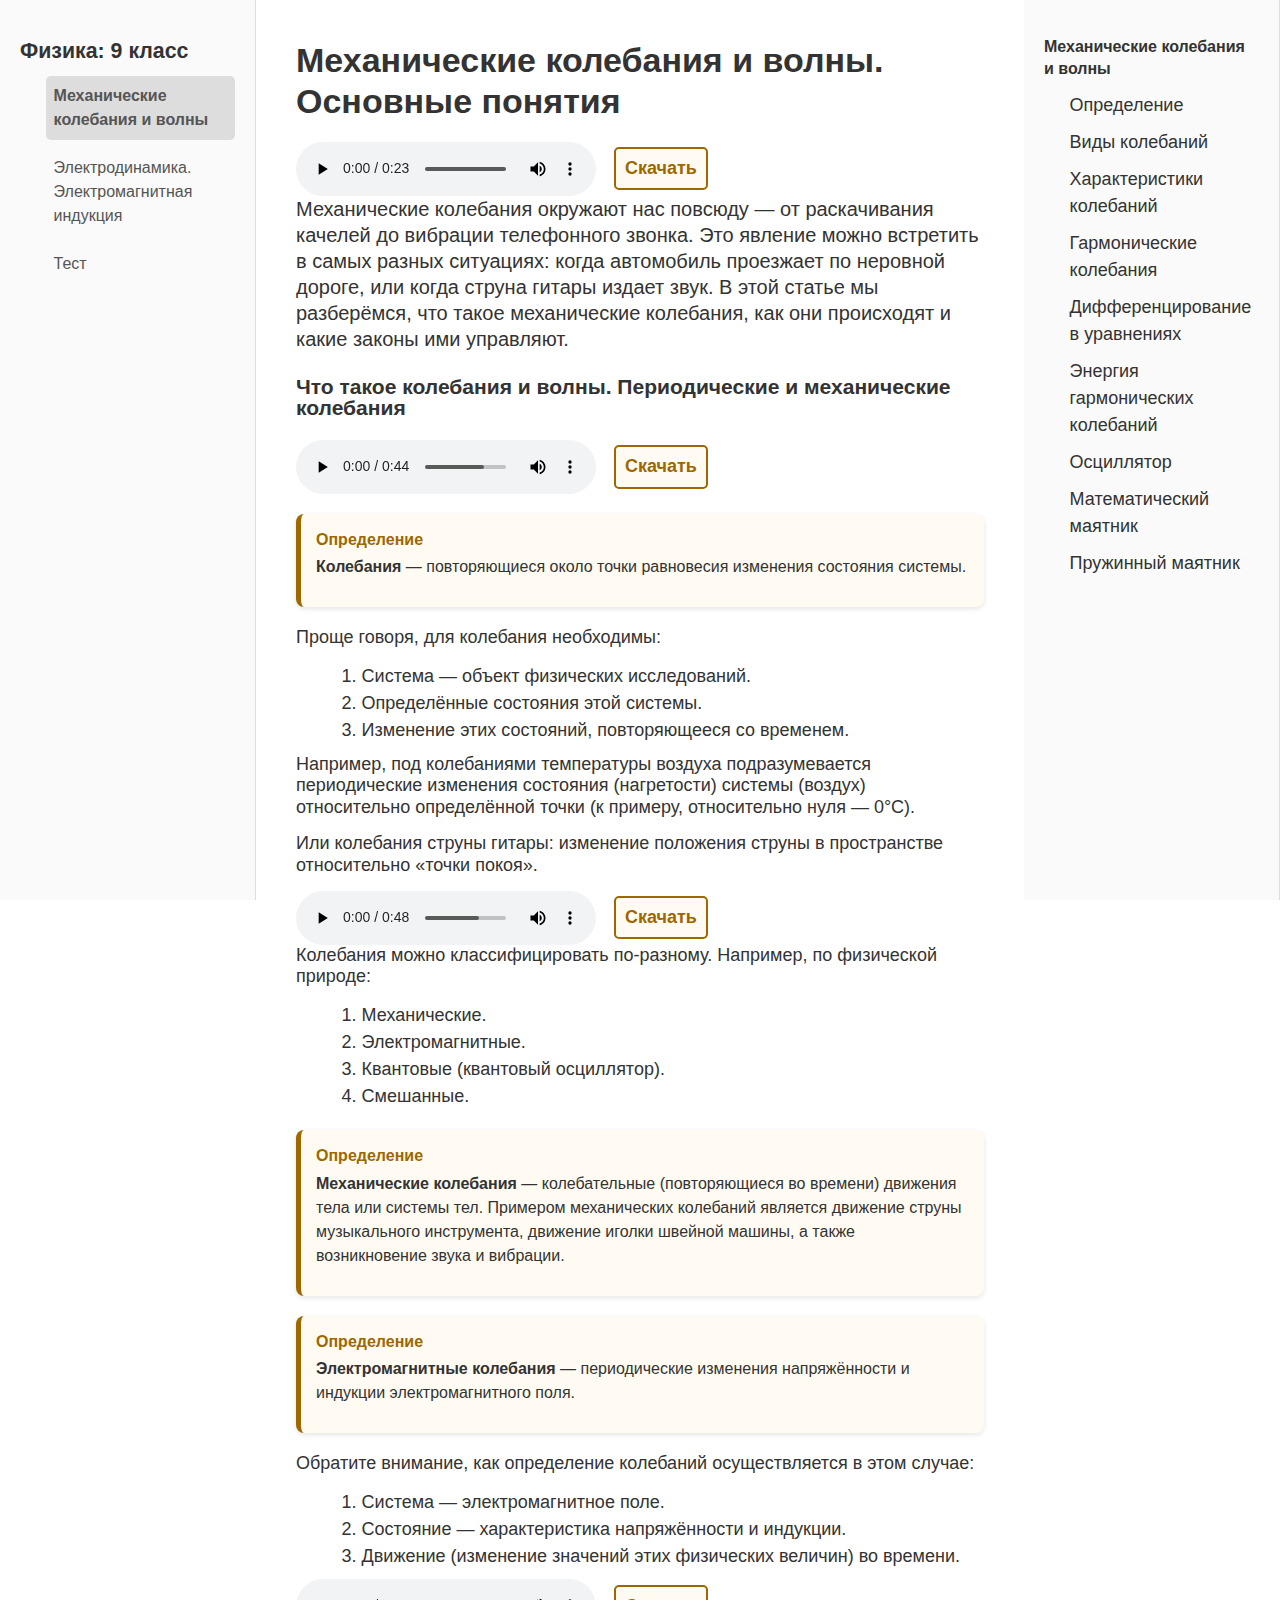
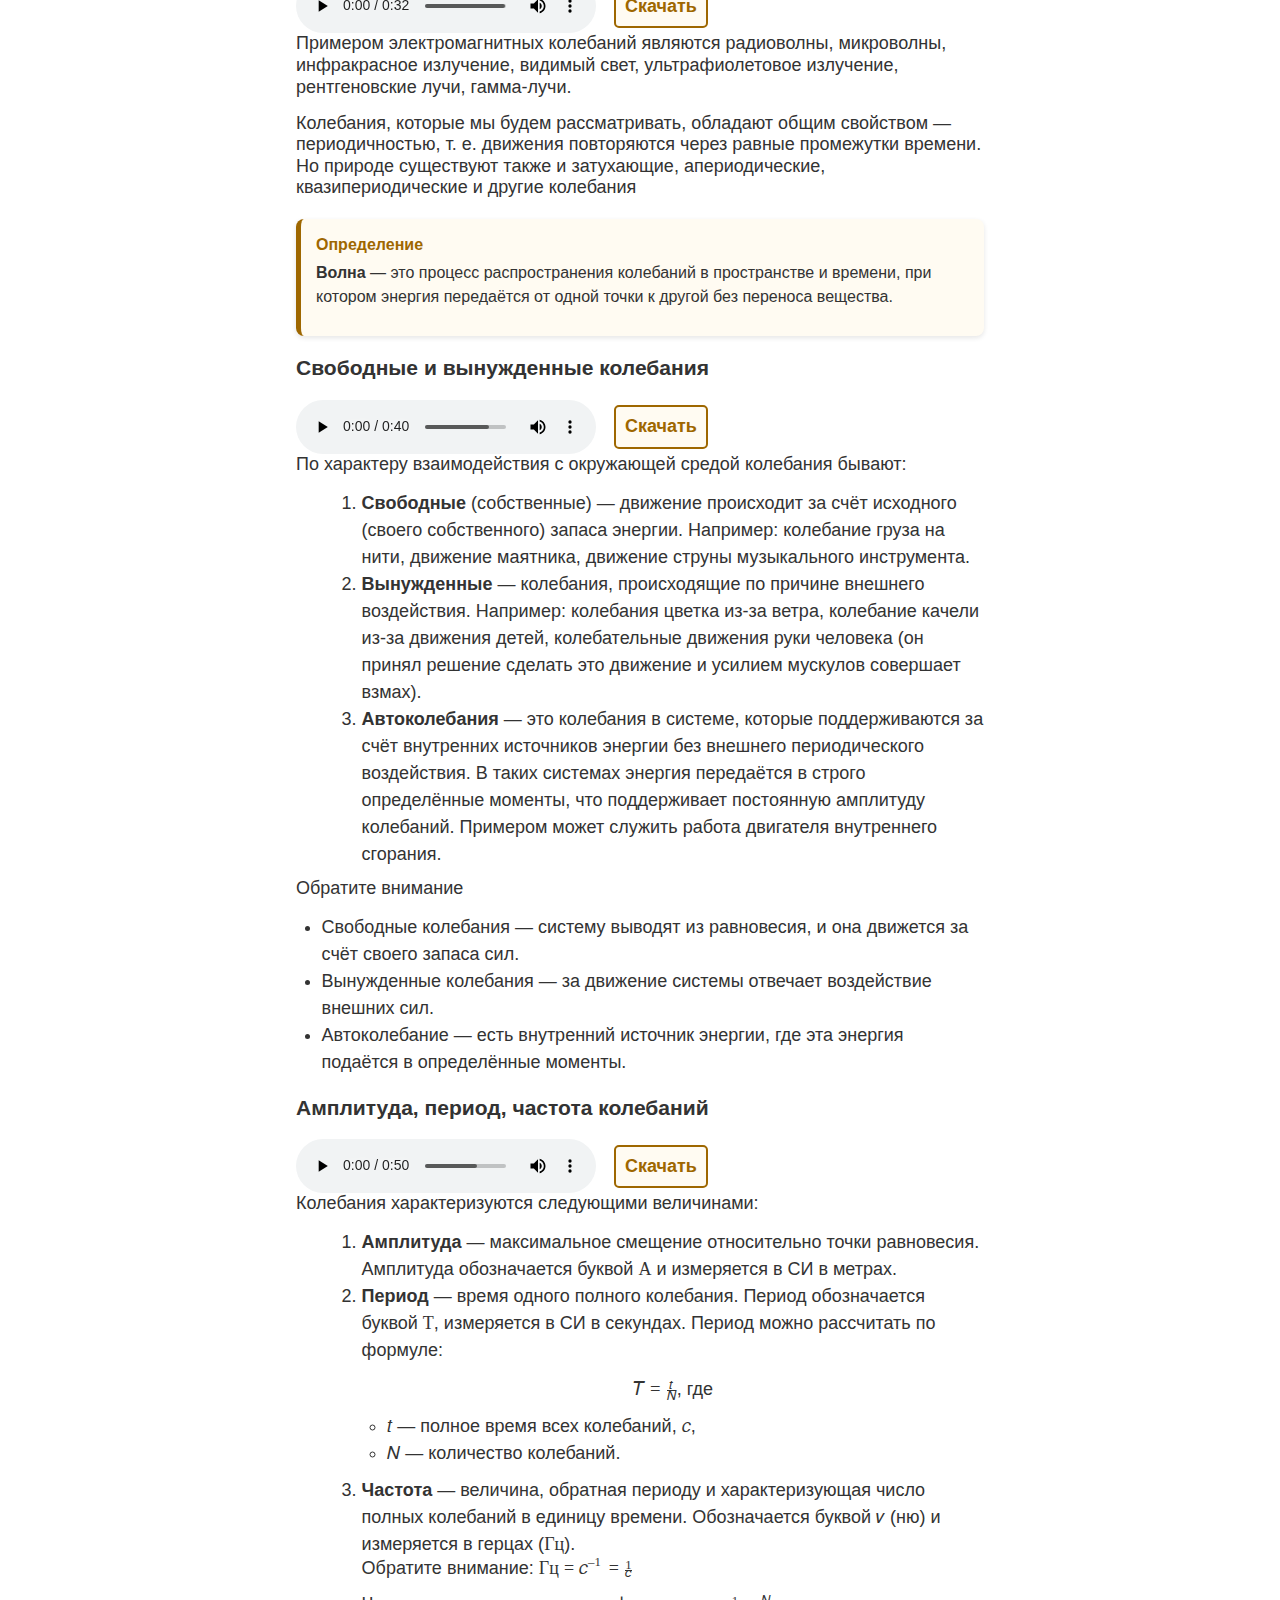
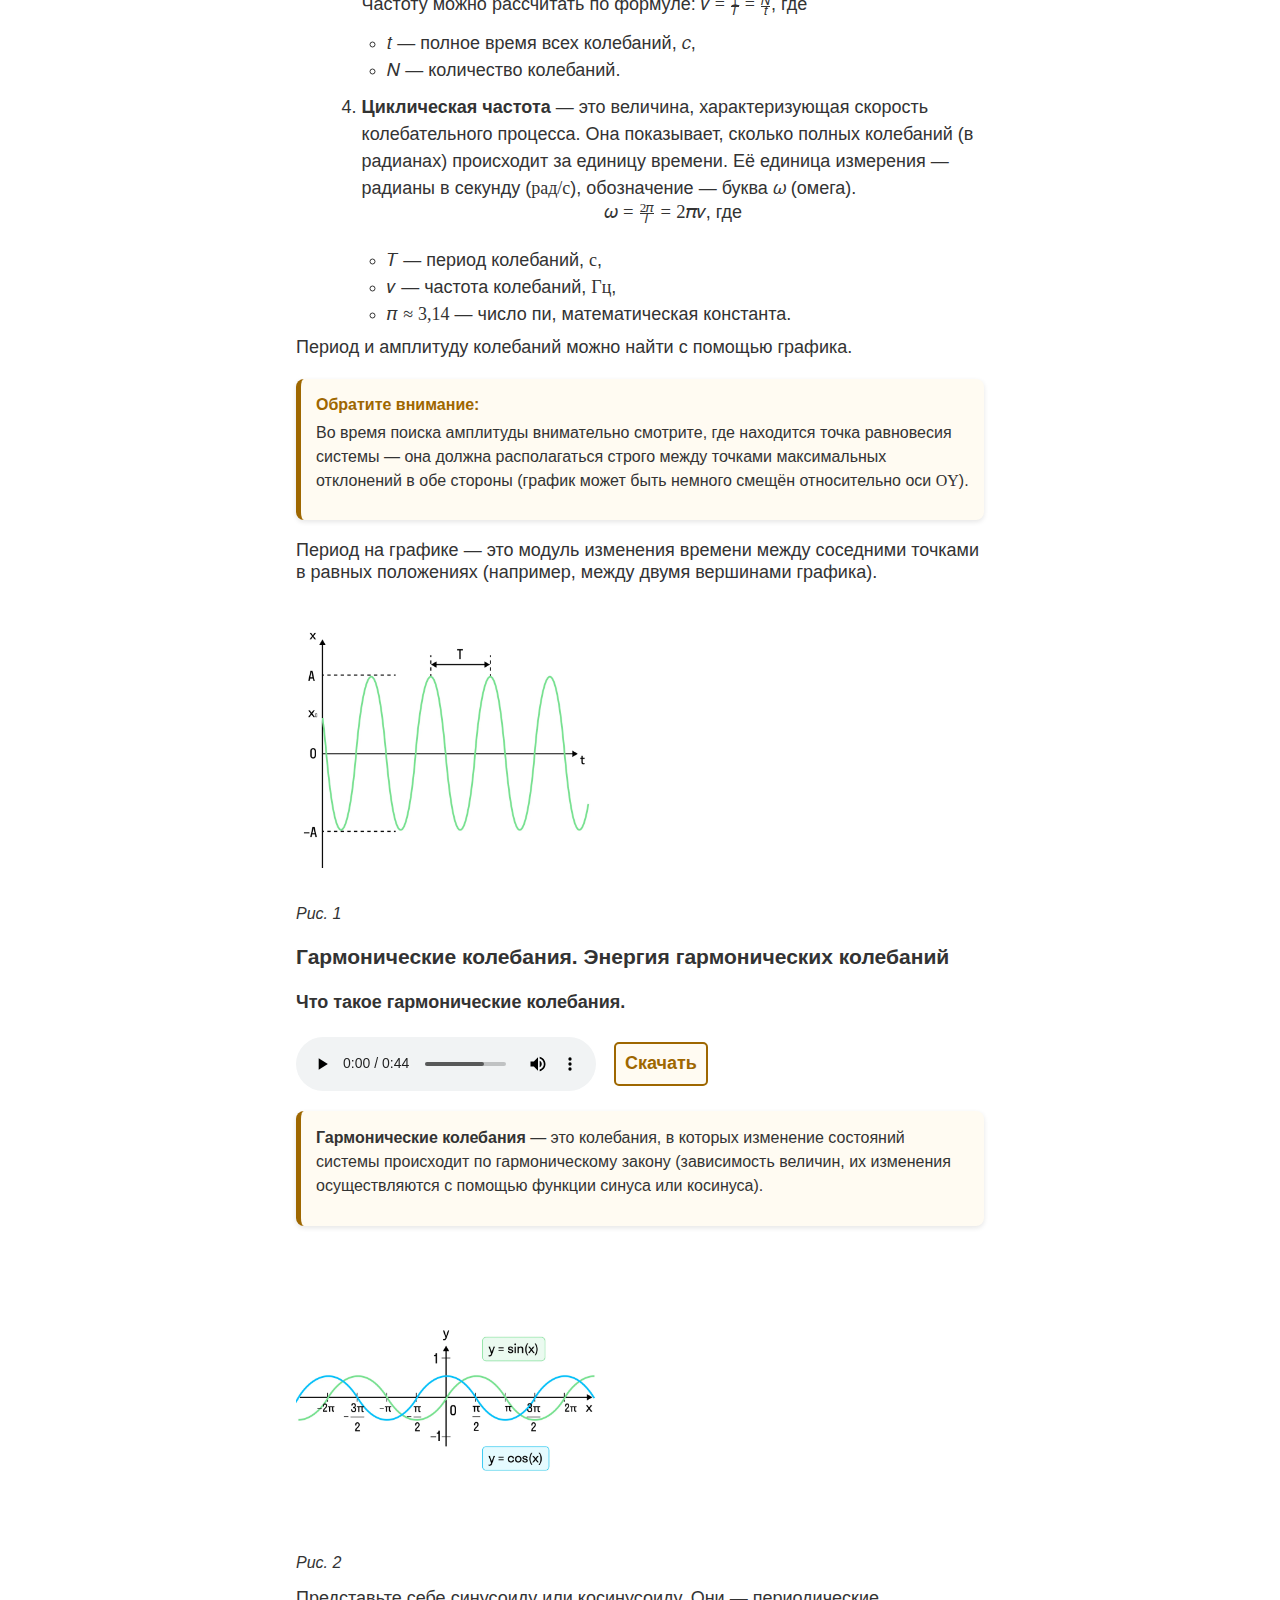
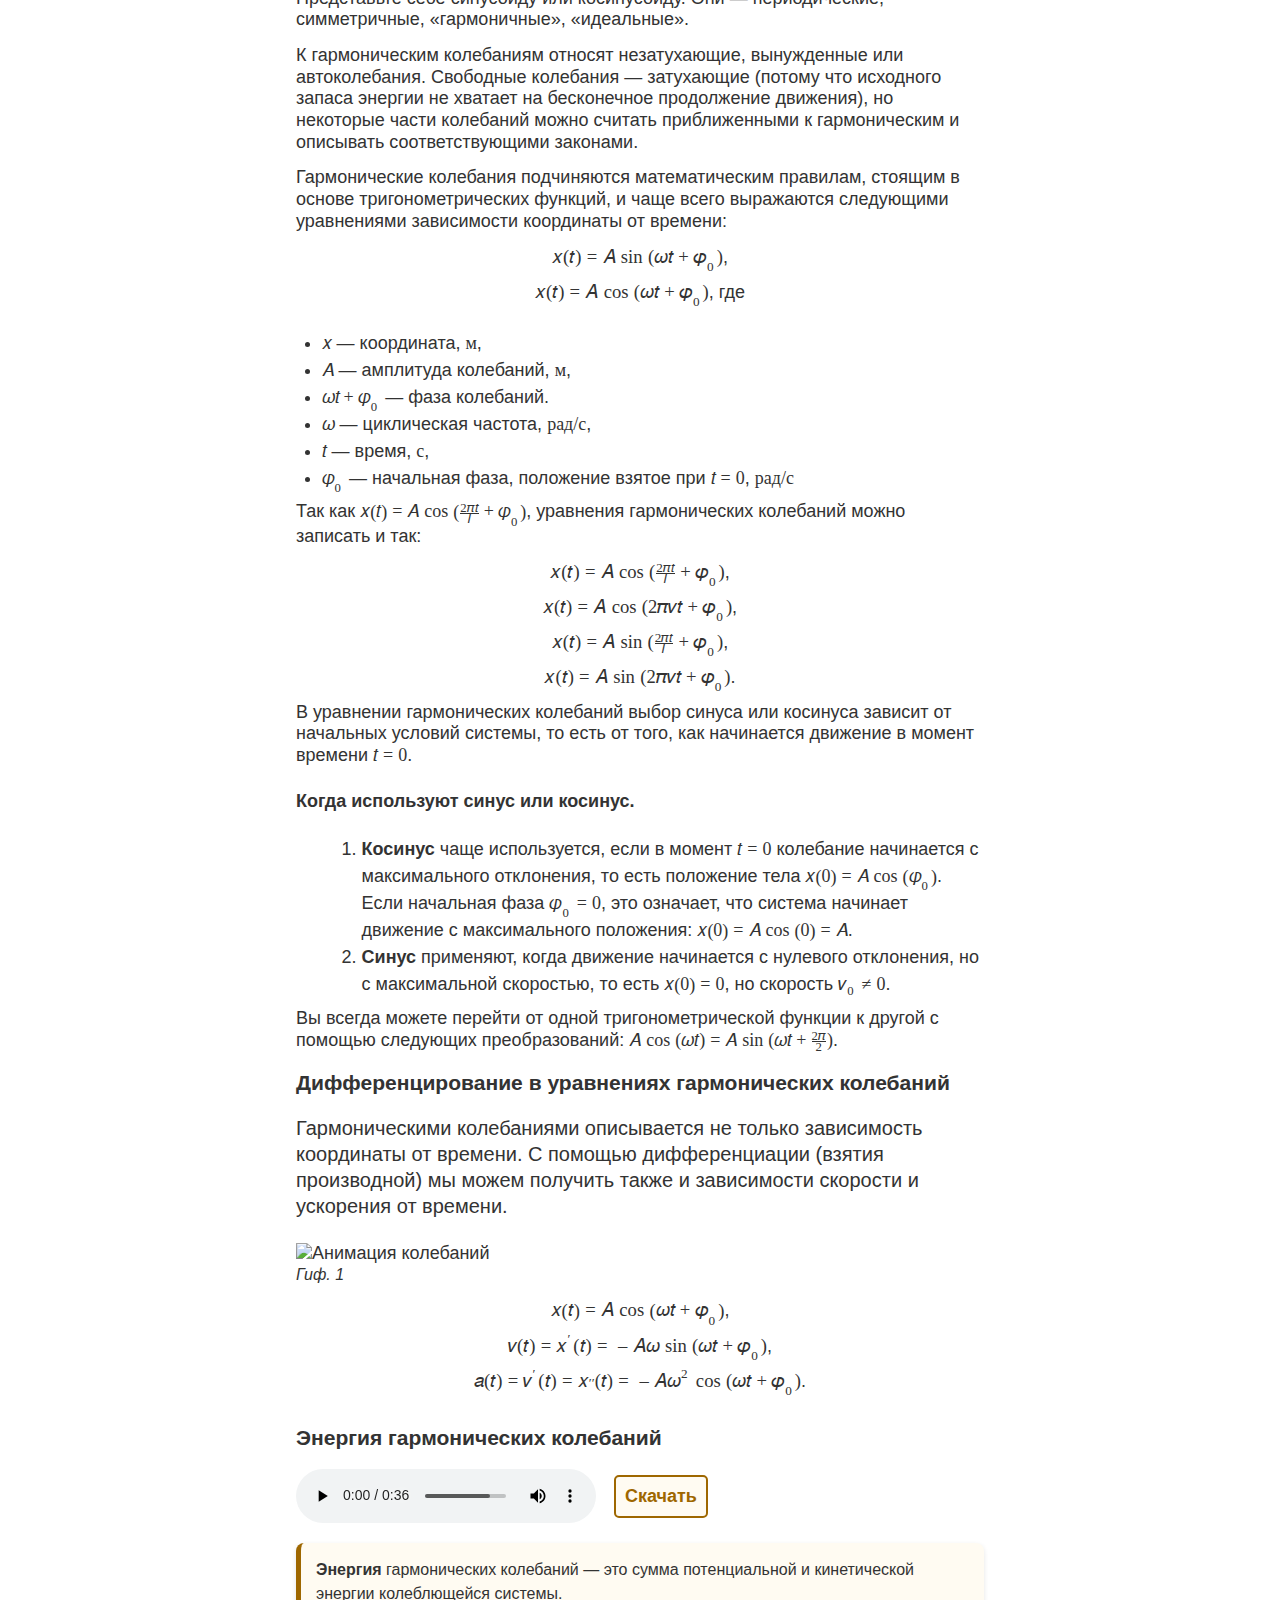
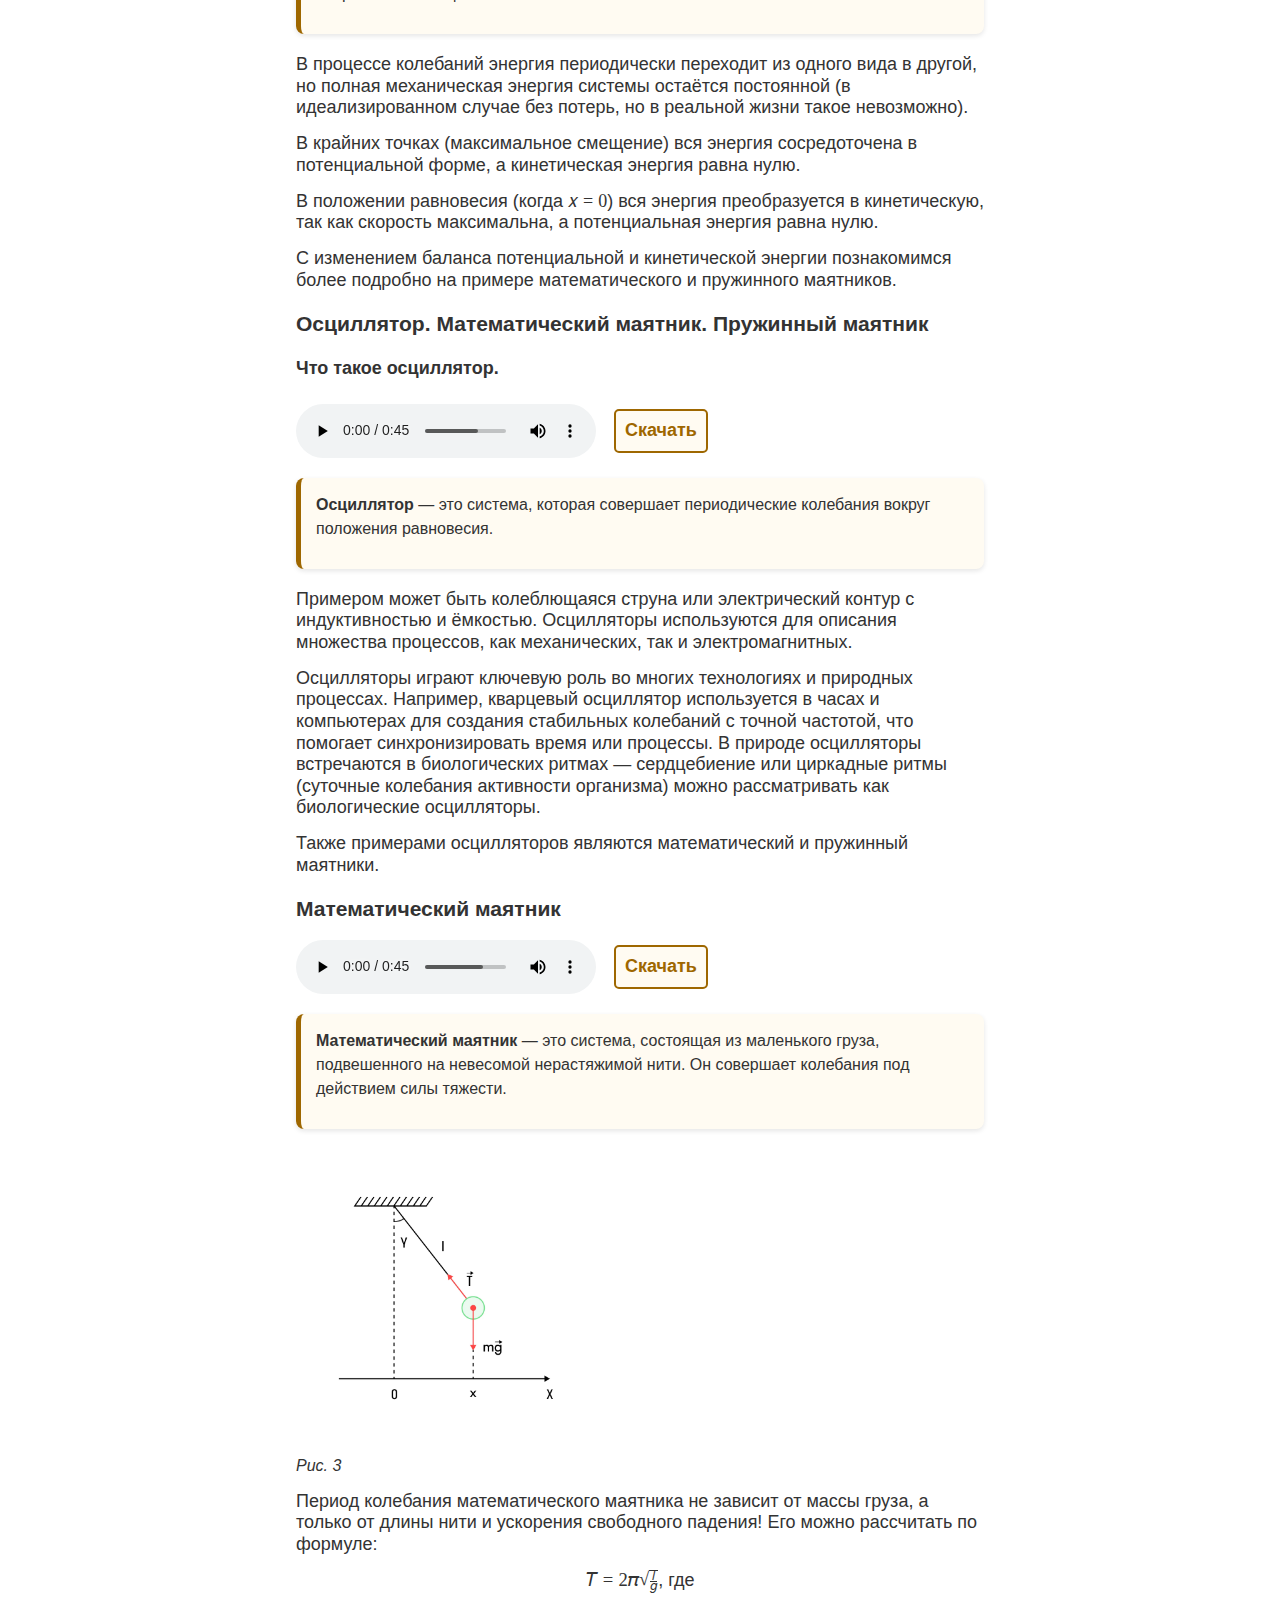
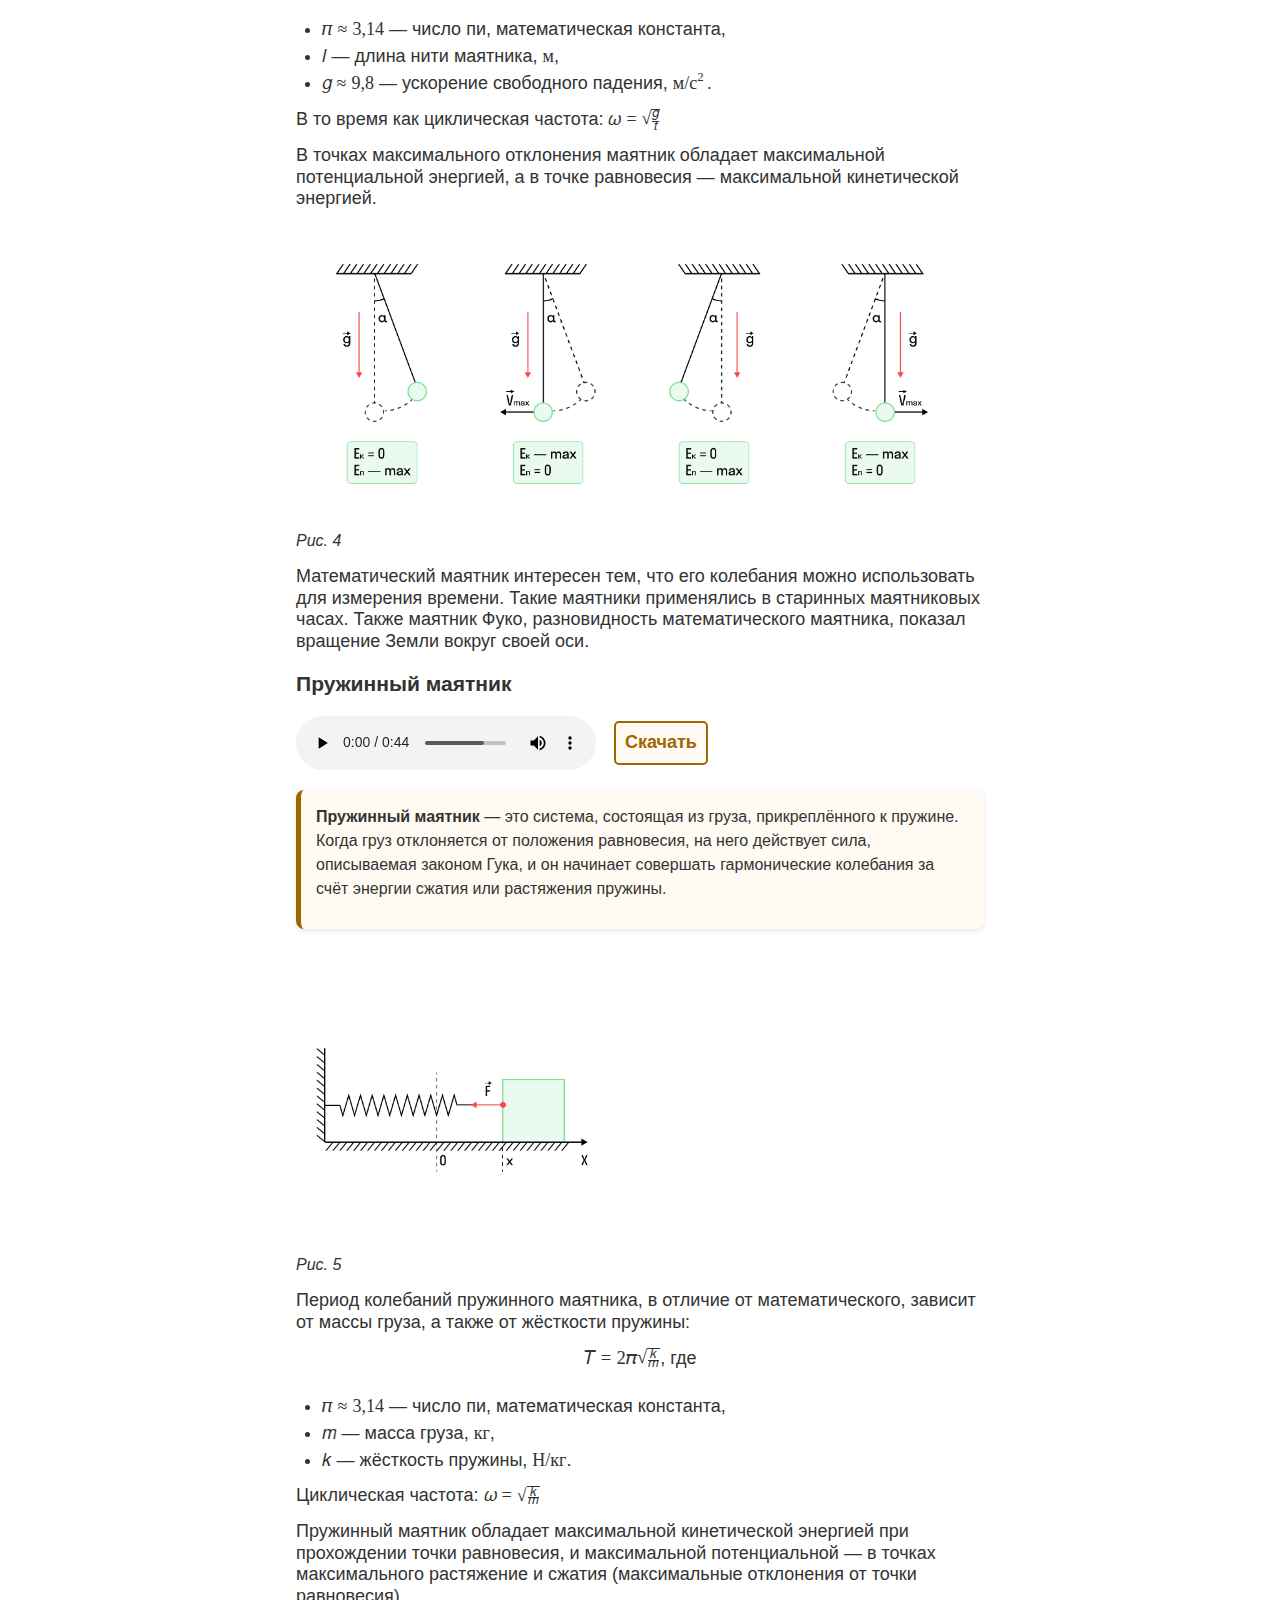
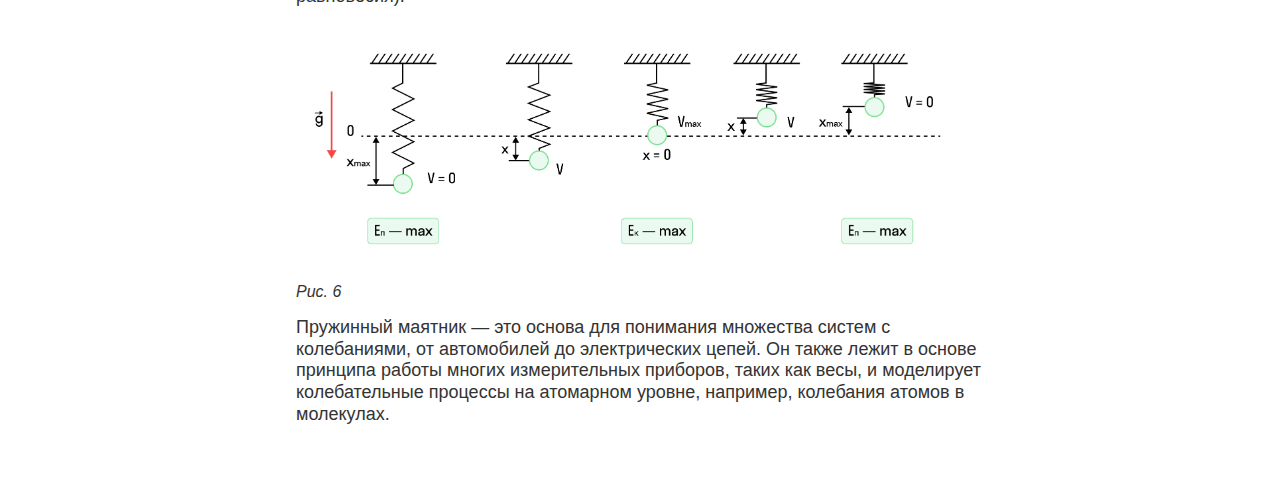
==== commit 6a4f0c0e: "test page is ready" ====
--- a/index.html
+++ b/index.html
@@ -11,12 +11,10 @@
     <div class="container">
       <!-- Left Sidebar -->
       <nav class="sidebar">
-        <h3>ГДЗ Виленкин 6 класс</h3>
+        <h3>Физика: 9 класс</h3>
         <ul>
           <li class="active"><a href="">Механические колебания и волны</a></li>
-          <li>
-            <a href="other.html">Электродинамика. Электромагнитная индукция</a>
-          </li>
+          <li><a href="other.html">Электродинамика. Электромагнитная индукция</a></li>
           <li><a href="test.html">Тест</a></li>
         </ul>
       </nav>
@@ -24,6 +22,15 @@
       <!-- Main Content -->
       <main class="content">
         <h1>Механические колебания и волны. Основные понятия</h1>
+
+        <div class="audio-block">
+          <audio controls>
+            <source src="sound/index/1.wav" type="audio/x-wav" />
+            Ваш браузер не поддерживает HTML5 аудио.
+          </audio>
+          <a href="sound/index/1.wav" download="Механические колебания и волны">Скачать</a>
+        </div>
+
         <p class="subtitle">
           Механические колебания окружают нас повсюду &mdash; от раскачивания качелей до вибрации телефонного звонка.
           Это явление можно встретить в самых разных ситуациях: когда автомобиль проезжает по неровной дороге, или когда
@@ -31,7 +38,16 @@
           какие законы ими управляют.
         </p>
 
-        <h3 id="keyConcepts">Что такое колебания и волны. Периодические и механические колебания</h3>
+        <h3 id="definition">Что такое колебания и волны. Периодические и механические колебания</h3>
+
+        <div class="audio-block">
+          <audio controls>
+            <source src="sound/index/2.wav" type="audio/x-wav" />
+            Ваш браузер не поддерживает HTML5 аудио.
+          </audio>
+          <a href="sound/index/2.wav" download="Периодические и механические колебания">Скачать</a>
+        </div>
+
         <div class="note">
           <strong>Определение</strong>
           <p><b>Колебания</b> &mdash; повторяющиеся около точки равновесия изменения состояния системы.</p>
@@ -49,15 +65,22 @@
           системы (воздух) относительно определённой точки (к примеру, относительно нуля &mdash; 0&deg;C).
         </p>
         <p>Или колебания струны гитары: изменение положения струны в пространстве относительно «точки покоя».</p>
-        <div>
-          <p>Колебания можно классифицировать по-разному. Например, по физической природе:</p>
-          <ol start="1">
-            <li>Механические.</li>
-            <li>Электромагнитные.</li>
-            <li>Квантовые (квантовый осциллятор).</li>
-            <li>Смешанные.</li>
-          </ol>
-        </div>
+
+        <div class="audio-block">
+          <audio controls>
+            <source src="sound/index/3.wav" type="audio/x-wav" />
+            Ваш браузер не поддерживает HTML5 аудио.
+          </audio>
+          <a href="sound/index/3.wav" download="Классификация колебаний">Скачать</a>
+        </div>
+
+        <p>Колебания можно классифицировать по-разному. Например, по физической природе:</p>
+        <ol start="1">
+          <li>Механические.</li>
+          <li>Электромагнитные.</li>
+          <li>Квантовые (квантовый осциллятор).</li>
+          <li>Смешанные.</li>
+        </ol>
 
         <div class="note">
           <strong>Определение</strong>
@@ -84,6 +107,15 @@
             <li>Движение (изменение значений этих физических величин) во времени.</li>
           </ol>
         </div>
+
+        <div class="audio-block">
+          <audio controls>
+            <source src="sound/index/4.wav" type="audio/x-wav" />
+            Ваш браузер не поддерживает HTML5 аудио.
+          </audio>
+          <a href="sound/index/4.wav" download="Пример электромагнитных колебаний">Скачать</a>
+        </div>
+
         <p>
           Примером электромагнитных колебаний являются радиоволны, микроволны, инфракрасное излучение, видимый свет,
           ультрафиолетовое излучение, рентгеновские лучи, гамма-лучи.
@@ -102,7 +134,16 @@
           </p>
         </div>
 
-        <h3 id="oscillationsTypes">Свободные и вынужденные колебания</h3>
+        <h3 id="oscillations-types">Свободные и вынужденные колебания</h3>
+
+        <div class="audio-block">
+          <audio controls>
+            <source src="sound/index/5.wav" type="audio/x-wav" />
+            Ваш браузер не поддерживает HTML5 аудио.
+          </audio>
+          <a href="sound/index/5.wav" download="Виды колебаний">Скачать</a>
+        </div>
+
         <p>По характеру взаимодействия с окружающей средой колебания бывают:</p>
         <ol start="1">
           <li>
@@ -131,7 +172,16 @@
           </li>
         </ul>
 
-        <h3 id="oscillationsSpecs">Амплитуда, период, частота колебаний</h3>
+        <h3 id="oscillations-specification">Амплитуда, период, частота колебаний</h3>
+
+        <div class="audio-block">
+          <audio controls>
+            <source src="sound/index/6.wav" type="audio/x-wav" />
+            Ваш браузер не поддерживает HTML5 аудио.
+          </audio>
+          <a href="sound/index/6.wav" download="Характеристики колебаний">Скачать</a>
+        </div>
+
         <p>Колебания характеризуются следующими величинами:</p>
         <ol start="1">
           <li>
@@ -316,11 +366,20 @@
 
         <figure class="img-container">
           <img src="pics/index/pic1.webp" alt="Рисунок волны" />
-          <figcaption>Рис. 1</figcaption>
+          <figcaption class="img-label">Рис. 1</figcaption>
         </figure>
 
-        <h3>Гармонические колебания. Энергия гармонических колебаний</h3>
-        <h4>Что такое гармонические колебания?</h4>
+        <h3 id="harmonic-oscillations">Гармонические колебания. Энергия гармонических колебаний</h3>
+        <h4>Что такое гармонические колебания.</h4>
+
+        <div class="audio-block">
+          <audio controls>
+            <source src="sound/index/7.wav" type="audio/x-wav" />
+            Ваш браузер не поддерживает HTML5 аудио.
+          </audio>
+          <a href="sound/index/7.wav" download="Гармонические колебания">Скачать</a>
+        </div>
+
         <div class="note">
           <p>
             <b>Гармонические колебания</b> &mdash; это колебания, в которых изменение состояний системы происходит по
@@ -331,7 +390,7 @@
 
         <figure class="img-container">
           <img src="pics/index/pic2.webp" alt="Гармонические колебания" />
-          <figcaption>Рис. 2</figcaption>
+          <figcaption class="img-label">Рис. 2</figcaption>
         </figure>
 
         <p>
@@ -527,8 +586,7 @@
         </div>
         <div class="formula block">
           <math>
-            <mi>x</mi>
-            <mo>(</mo><mi>t</mi><mo>)</mo>
+            <mi>x</mi><mo>(</mo><mi>t</mi><mo>)</mo>
             <mo>=</mo>
             <mi>A</mi>
             <mo>sin</mo><mo>(</mo>
@@ -583,7 +641,7 @@
           </span>
         </p>
 
-        <h4>Когда используют синус или косинус?</h4>
+        <h4>Когда используют синус или косинус.</h4>
         <ol start="1">
           <li>
             <b>Косинус</b> чаще используется, если в момент
@@ -676,14 +734,15 @@
           </span>
         </p>
 
-        <h3>Дифференцирование в уравнениях гармонических колебаний</h3>
+        <h3 id="differentiation-in-oscillations">Дифференцирование в уравнениях гармонических колебаний</h3>
         <p class="subtitle">
           Гармоническими колебаниями описывается не только зависимость координаты от времени. С помощью дифференциации
           (взятия производной) мы можем получить также и зависимости скорости и ускорения от времени.
         </p>
+
         <figure class="img-container">
           <img src="pics/index/gif1.gif" alt="Анимация колебаний" />
-          <figcaption>Гиф. 1</figcaption>
+          <figcaption class="img-label">Гиф. 1</figcaption>
         </figure>
 
         <div class="formula block">
@@ -761,7 +820,16 @@
           .
         </div>
 
-        <h3>Энергия гармонических колебаний</h3>
+        <h3 id="oscillations-energy">Энергия гармонических колебаний</h3>
+
+        <div class="audio-block">
+          <audio controls>
+            <source src="sound/index/8.wav" type="audio/x-wav" />
+            Ваш браузер не поддерживает HTML5 аудио.
+          </audio>
+          <a href="sound/index/8.wav" download="Энергия гармонических колебаний">Скачать</a>
+        </div>
+
         <div class="note">
           <p>
             <b>Энергия</b> гармонических колебаний &mdash; это сумма потенциальной и кинетической энергии колеблющейся
@@ -790,8 +858,17 @@
           математического и пружинного маятников.
         </p>
 
-        <h3>Осциллятор. Математический маятник. Пружинный маятник</h3>
-        <h4>Что такое осциллятор?</h4>
+        <h3 id="oscillator">Осциллятор. Математический маятник. Пружинный маятник</h3>
+        <h4>Что такое осциллятор.</h4>
+
+        <div class="audio-block">
+          <audio controls>
+            <source src="sound/index/9.wav" type="audio/x-wav" />
+            Ваш браузер не поддерживает HTML5 аудио.
+          </audio>
+          <a href="sound/index/9.wav" download="Осциллятор">Скачать</a>
+        </div>
+
         <div class="note">
           <p>
             <b>Осциллятор</b> &mdash; это система, которая совершает периодические колебания вокруг положения
@@ -812,7 +889,16 @@
         </p>
         <p>Также примерами осцилляторов являются математический и пружинный маятники.</p>
 
-        <h3>Математический маятник</h3>
+        <h3 id="mathematical-pendulum">Математический маятник</h3>
+
+        <div class="audio-block">
+          <audio controls>
+            <source src="sound/index/10.wav" type="audio/x-wav" />
+            Ваш браузер не поддерживает HTML5 аудио.
+          </audio>
+          <a href="sound/index/10.wav" download="Математический маятник">Скачать</a>
+        </div>
+
         <div class="note">
           <p>
             <b>Математический маятник</b> &mdash; это система, состоящая из маленького груза, подвешенного на невесомой
@@ -822,7 +908,7 @@
 
         <figure class="img-container">
           <img src="pics/index/pic3.webp" alt="Математический маятник" />
-          <figcaption>Рис. 3</figcaption>
+          <figcaption class="img-label">Рис. 3</figcaption>
         </figure>
 
         <p>
@@ -908,7 +994,7 @@
 
         <figure class="img-container">
           <img src="pics/index/pic4.webp" alt="Энергия математического маятника в разных точках качания" />
-          <figcaption>Рис. 4</figcaption>
+          <figcaption class="img-label">Рис. 4</figcaption>
         </figure>
 
         <p>
@@ -917,7 +1003,16 @@
           маятника, показал вращение Земли вокруг своей оси.
         </p>
 
-        <h3>Пружинный маятник</h3>
+        <h3 id="spring-pendulum">Пружинный маятник</h3>
+
+        <div class="audio-block">
+          <audio controls>
+            <source src="sound/index/11.wav" type="audio/x-wav" />
+            Ваш браузер не поддерживает HTML5 аудио.
+          </audio>
+          <a href="sound/index/11.wav" download="Пружинный маятник">Скачать</a>
+        </div>
+
         <div class="note">
           <p>
             <b>Пружинный маятник</b> &mdash; это система, состоящая из груза, прикреплённого к пружине. Когда груз
@@ -928,7 +1023,7 @@
 
         <figure class="img-container">
           <img src="pics/index/pic5.webp" alt="Пружинный маятник" />
-          <figcaption>Рис. 5</figcaption>
+          <figcaption class="img-label">Рис. 5</figcaption>
         </figure>
 
         <p>
@@ -1009,7 +1104,7 @@
 
         <figure class="img-container">
           <img src="pics/index/pic6.webp" alt="Энергия пружинного маятника в разных точках качания" />
-          <figcaption>Рис. 6</figcaption>
+          <figcaption class="img-label">Рис. 6</figcaption>
         </figure>
 
         <p>
@@ -1019,15 +1114,21 @@
         </p>
       </main>
 
-    <!-- Right Sidebar -->
-    <aside class="right-sidebar">
-      <h3>Механические колебания и волны</h3>
-      <ul>
-        <li><a href="#keyConcepts">Основные понятия</a></li>
-        <li><a href="#oscillationsTypes">Виды колебаний</a></li>
-        <li><a href="#oscillationsSpecs">Характеристики колебаний</a></li>
-      </ul>
-    </aside>
+      <!-- Right Sidebar -->
+      <aside class="right-sidebar">
+        <h3>Механические колебания и волны</h3>
+        <ul>
+          <li><a href="#definition">Определение</a></li>
+          <li><a href="#oscillations-types">Виды колебаний</a></li>
+          <li><a href="#oscillations-specification">Характеристики колебаний</a></li>
+          <li><a href="#harmonic-oscillations">Гармонические колебания</a></li>
+          <li><a href="#differentiation-in-oscillations">Дифференцирование в уравнениях</a></li>
+          <li><a href="#oscillations-energy">Энергия гармонических колебаний</a></li>
+          <li><a href="#oscillator">Осциллятор</a></li>
+          <li><a href="#mathematical-pendulum">Математический маятник</a></li>
+          <li><a href="#spring-pendulum">Пружинный маятник</a></li>
+        </ul>
+      </aside>
     </div>
   </body>
 </html>
--- a/styles/styles.css
+++ b/styles/styles.css
@@ -8,6 +8,7 @@
   --color-border: #ddd;
   --color-hover: #ddd;
   --color-active: #9e6700;
+  --color-active-background: #fffbf2;
   --spacing-unit: 8px;
   --border-radius: 5px;
 }
@@ -42,22 +43,27 @@
   height: 100%;
 }
 
-/* Sidebar (Left) */
-.sidebar {
-  position: sticky;
-  top: 0;
-  height: 100vh; /* Чтобы на весь экран */
-  overflow-y: auto; /* Если контент не влезает - скролл внутри сайдбара */
-  align-self: start; /* Для grid-родителя обязательно! */
-  
+.sidebar,
+.right-sidebar {
   width: 100%;
   padding: 20px;
   background: var(--color-background);
   overflow-y: auto;
   border-right: 1px solid var(--color-border);
-}
-
-
+
+  position: sticky;
+  top: 0;
+  height: 100vh;
+  /* Чтобы на весь экран */
+  overflow-y: auto;
+  /* Если контент не влезает - скролл внутри сайдбара */
+  align-self: start;
+  /* Для grid-родителя обязательно! */
+
+  transition: transform 0.3s;  
+}
+
+/* Sidebar (Left) */
 .sidebar h3 {
   font-size: 16pt;
   margin-bottom: .5em;
@@ -146,7 +152,14 @@
 }
 
 .img-container img {
-  height: 300px;
+  max-width: 100%;
+  height: auto;
+  max-height: 300px;
+}
+
+.img-label {
+  font-style: italic;
+  font-size: calc(1em - 2px);
 }
 
 h1 {
@@ -183,14 +196,74 @@
   font-family: Cambria Math, Cambria, Cochin, Georgia, Times, "Times New Roman", serif;
 }
 
+/* Стиль для audio элемента */
+.audio-block {
+  display: flex ;
+  align-items: center;
+}
+
+.audio-block a {
+  margin: 0 1em;
+  text-decoration: none;
+
+  padding: .5em;
+  font-weight: bold;
+  background-color: var(--color-active-background);
+  color: var(--color-active);
+  border: 2px solid var(--color-active);
+  border-radius: 5px;
+  cursor: pointer;
+}
+
+/* Стиль для video элемента */
+.vid-container a {
+  display: block;
+  margin: 0 auto;
+  text-align: center;
+  text-decoration: none;
+
+  width: 50%;
+  max-width: 800px;
+  padding: .5em;
+  font-weight: bold;
+  background-color: var(--color-active-background);
+  color: var(--color-active);
+  border: 2px solid var(--color-active);
+  border-radius: 5px;
+  cursor: pointer;
+}
+
+video {
+  display: block;
+  /* Ensures proper alignment */
+  margin: 20px auto;
+  /* Centers the video */
+  border-radius: 10px;
+  /* Rounded corners */
+  box-shadow: 0 4px 8px rgba(0, 0, 0, 0.2);
+  /* Soft shadow */
+  width: 100%;
+  /* Adjusts to the container width */
+  max-width: 800px;
+  /* Prevents it from becoming too large */
+  height: auto;
+  /* Keeps aspect ratio */
+  outline: none;
+  /* Removes focus outline */
+}
+
+video::-webkit-media-controls {
+  filter: invert(100%);
+  /* Custom styling for media controls */
+}
+
+video:hover {
+  transform: scale(1.02);
+  /* Slight zoom effect on hover */
+  transition: transform 0.3s ease-in-out;
+}
+
 /* Right Sidebar */
-.right-sidebar {
-  width: 100%;
-  padding: 20px;
-  background: var(--color-background);
-  border-left: 1px solid var(--color-border);
-}
-
 .right-sidebar h3 {
   font-size: 16px;
   margin-bottom: 10px;
@@ -215,7 +288,7 @@
 
 /* Note Component */
 .note {
-  background: #fffbf2;
+  background: var(--color-active-background);
   border-left: 5px solid var(--color-active);
   padding: 15px;
   border-radius: 8px;
@@ -238,50 +311,31 @@
 
 /* Responsive Design */
 @media (max-width: 1150px) {
-  .sidebar {
-    display: none;
-  }
-
   .container {
     grid-template-columns: 3fr 1fr;
   }
-}
-
-.right-sidebar {
-  position: sticky;
-  top: 0;
-  height: 100vh; /* Чтобы на весь экран */
-  overflow-y: auto; /* Если контент не влезает - скролл внутри сайдбара */
-  align-self: start; /* Для grid-родителя обязательно! */
-  
-  transition: transform 0.3s;
-  @media (max-width: 900px) {
+
+  .sidebar {
+    transform: translateX(-100%);
+    position: fixed;
+    right: 0;
+    top: 0;
+    height: 100vh;
+    z-index: 9999;    
+  }
+}
+
+@media (max-width: 900px) {
+  .container {
+    grid-template-columns: 1fr;
+  }
+
+  .right-sidebar {
     transform: translateX(100%);
     position: fixed;
     right: 0;
     top: 0;
     height: 100vh;
-    z-index: 1000;
+    z-index: 9999;
   }
-}
-
-/* Стиль для video элемента */
-video {
-  display: block; /* Ensures proper alignment */
-  margin: 20px auto; /* Centers the video */
-  border-radius: 10px; /* Rounded corners */
-  box-shadow: 0 4px 8px rgba(0, 0, 0, 0.2); /* Soft shadow */
-  width: 100%; /* Adjusts to the container width */
-  max-width: 800px; /* Prevents it from becoming too large */
-  height: auto; /* Keeps aspect ratio */
-  outline: none; /* Removes focus outline */
-}
-
-video::-webkit-media-controls {
-  filter: invert(100%); /* Custom styling for media controls */
-}
-
-video:hover {
-  transform: scale(1.02); /* Slight zoom effect on hover */
-  transition: transform 0.3s ease-in-out;
 }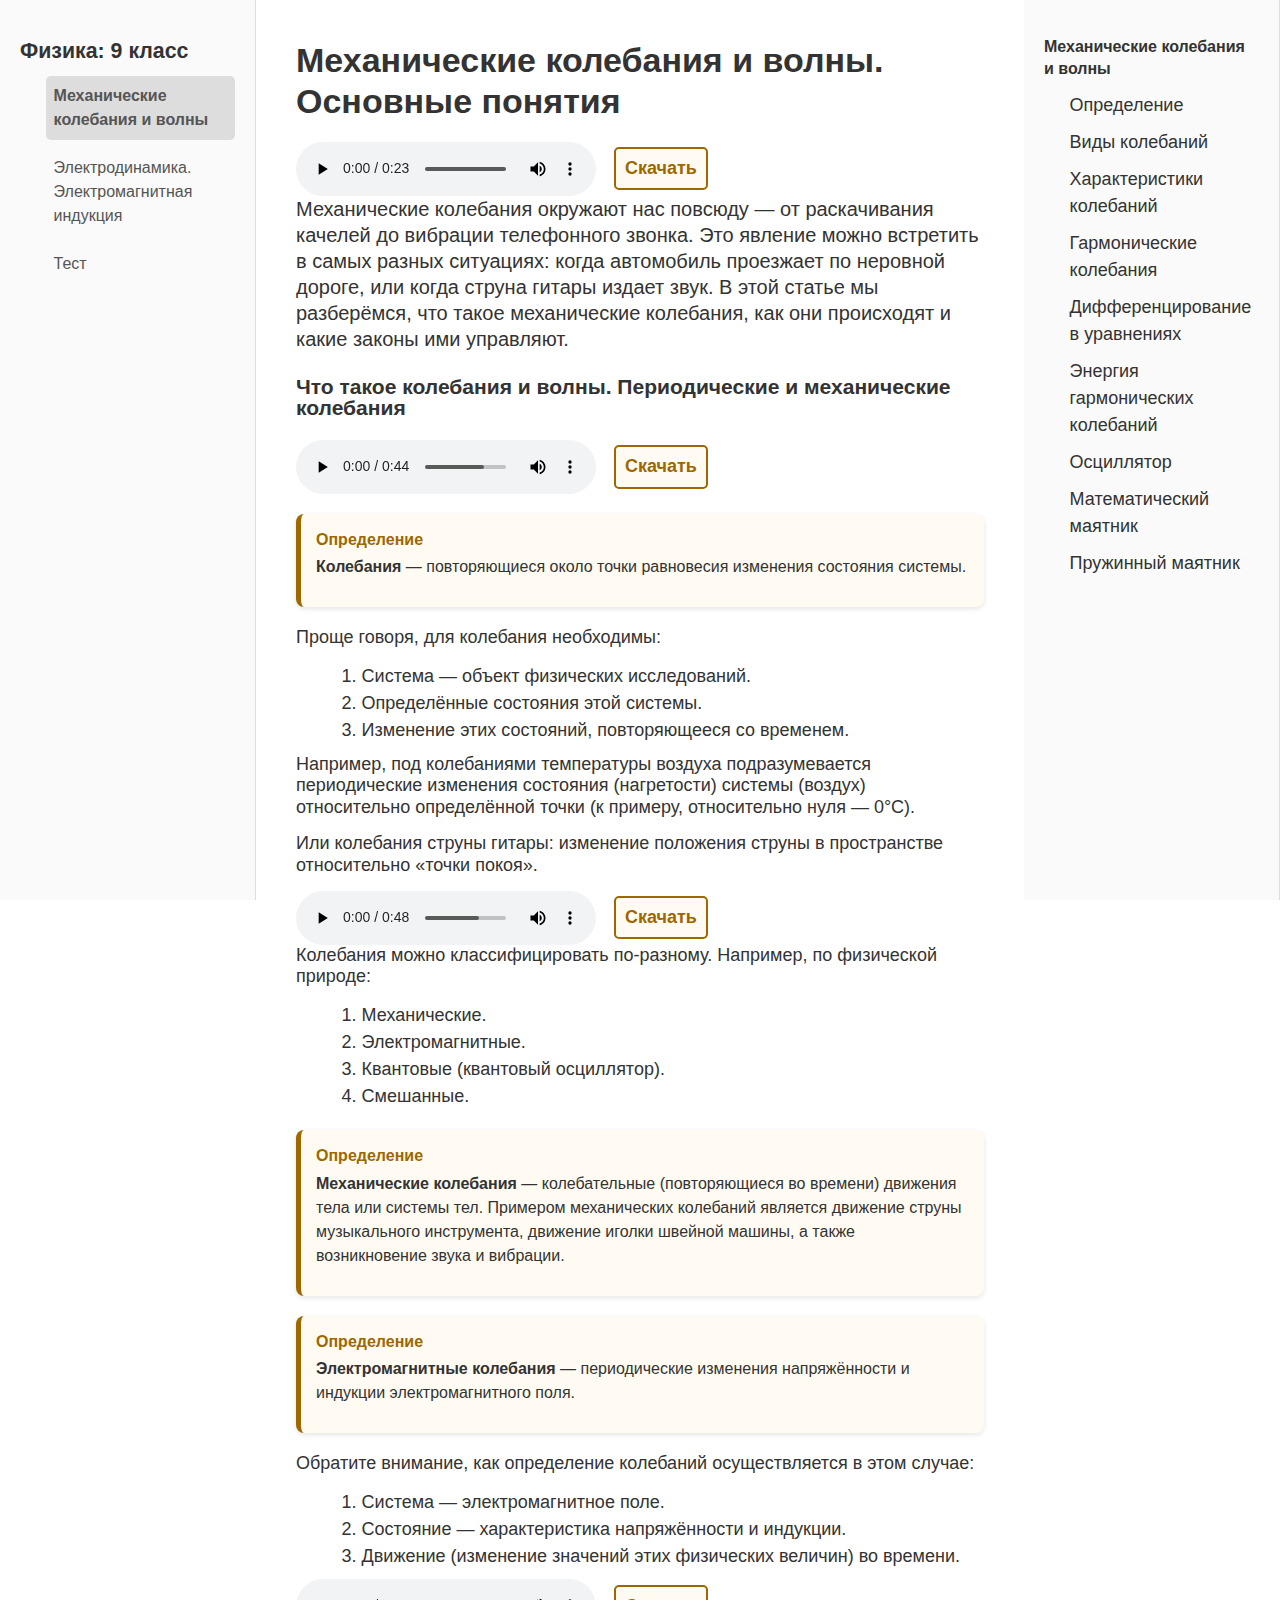
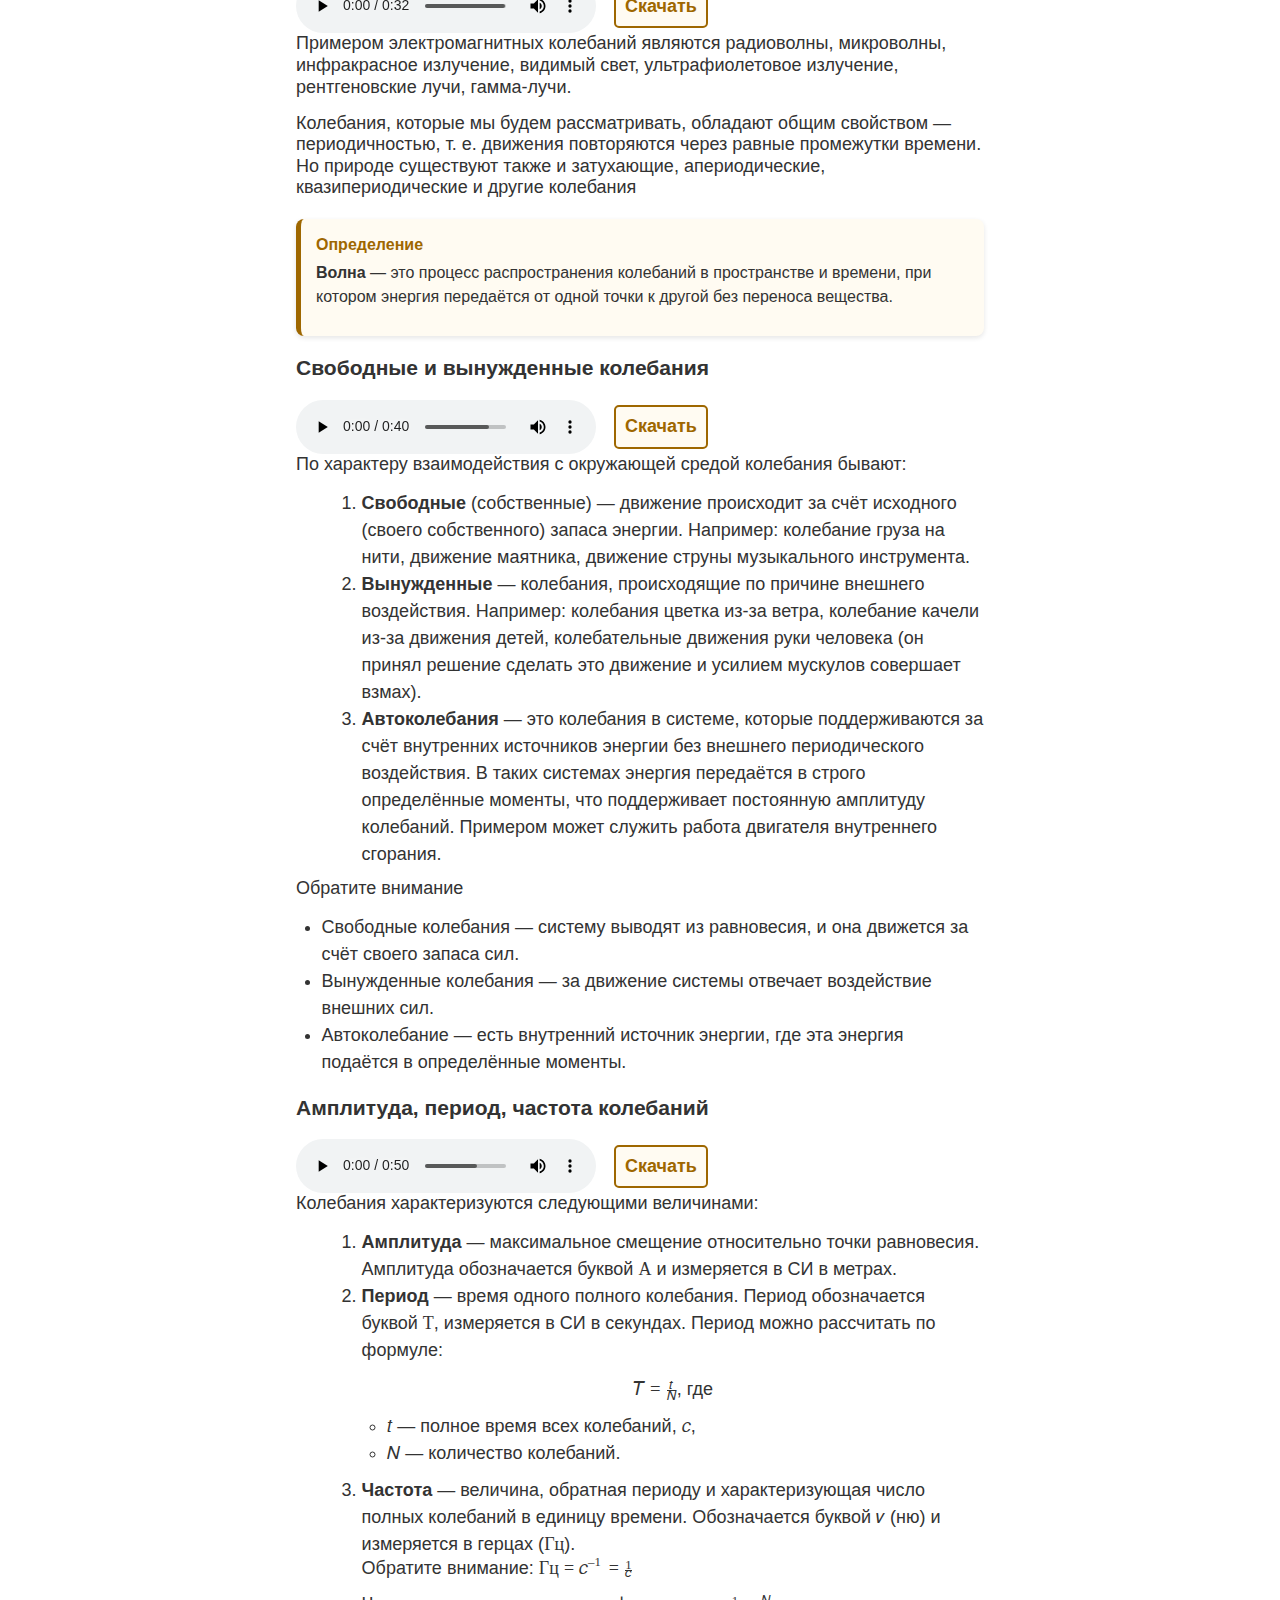
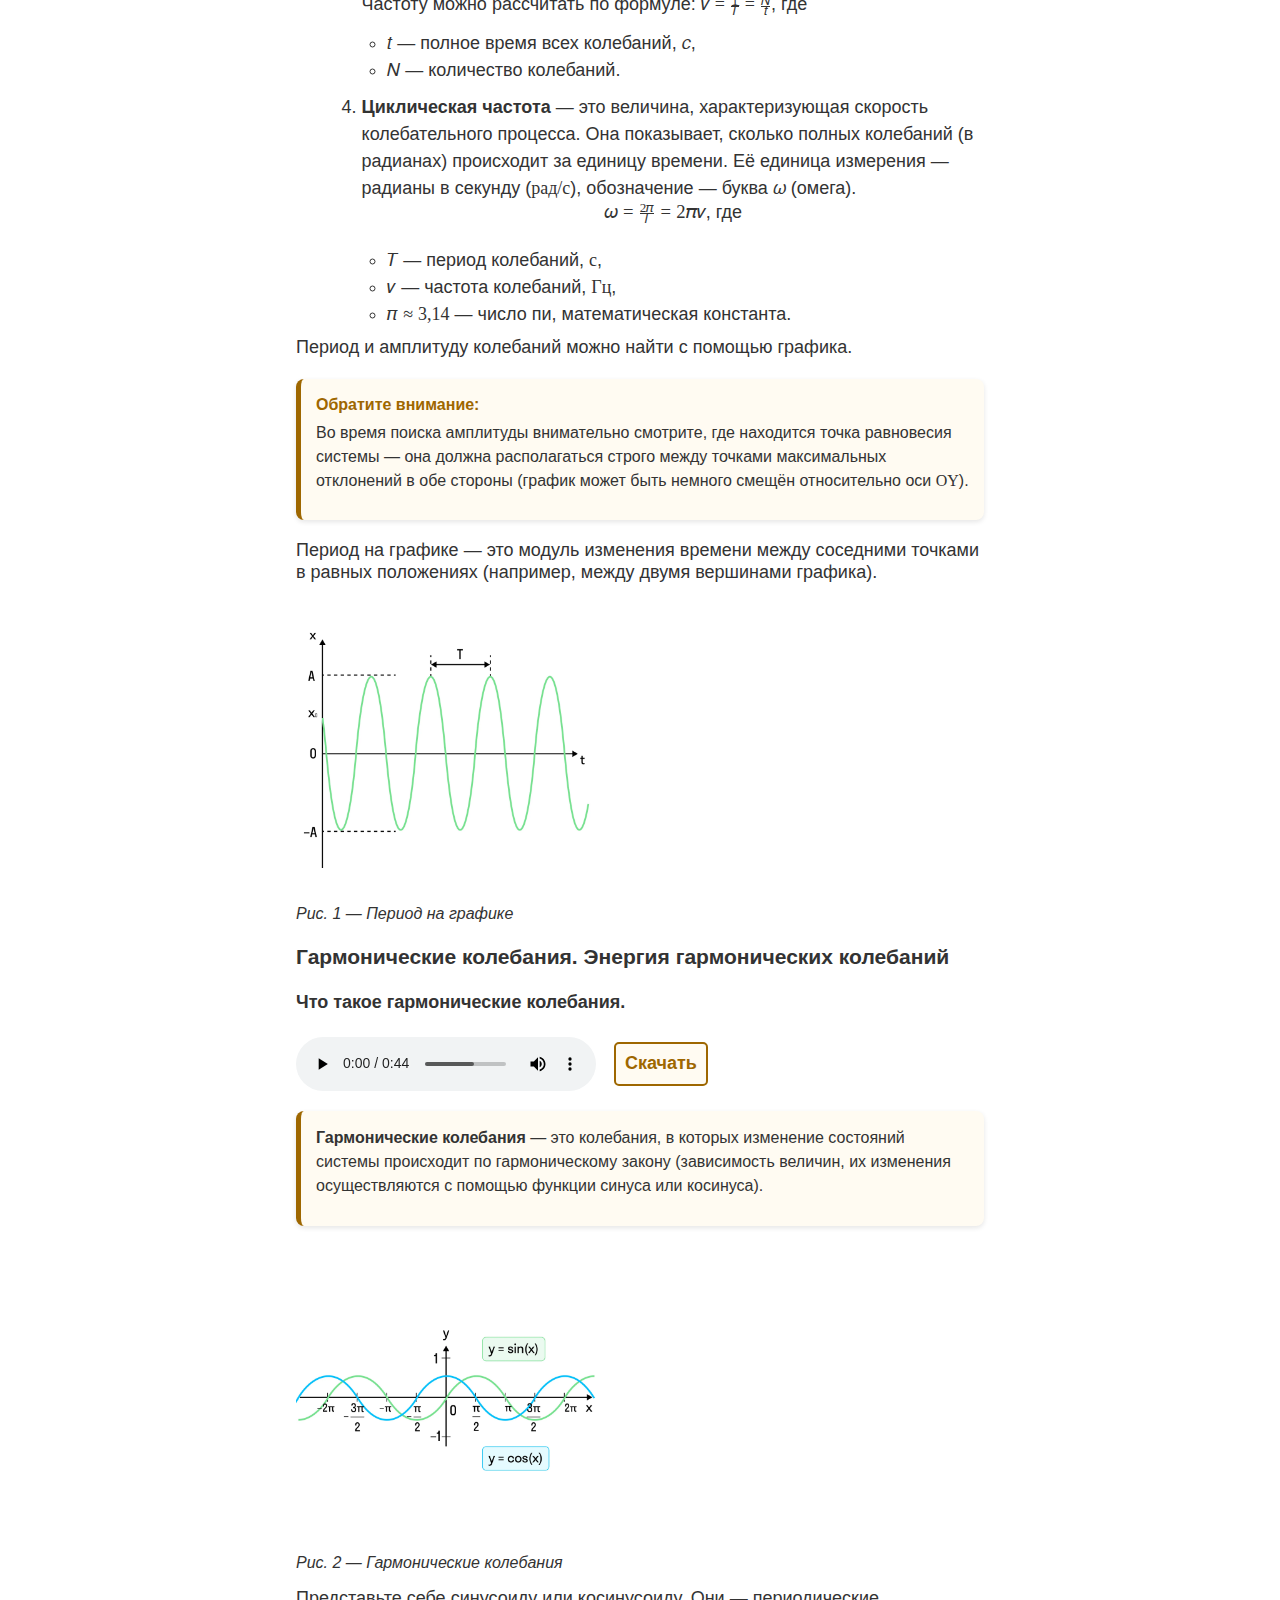
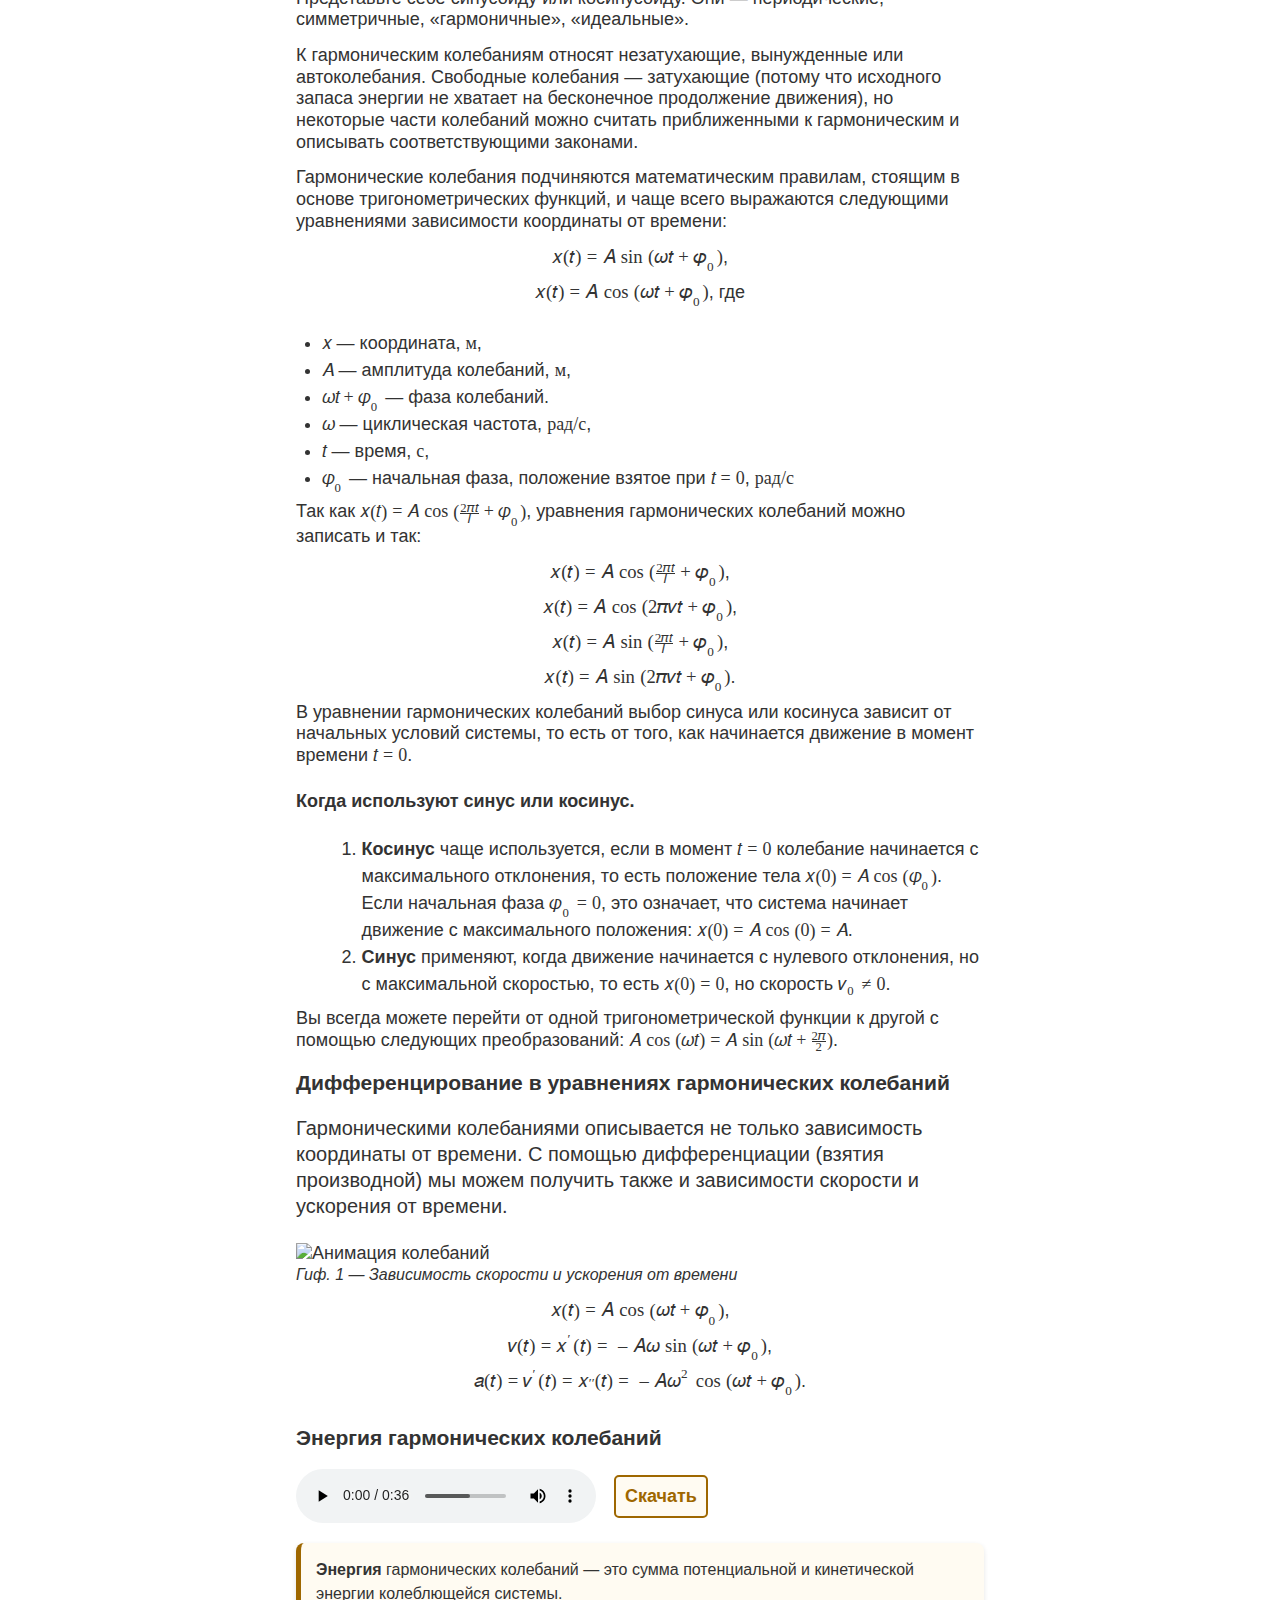
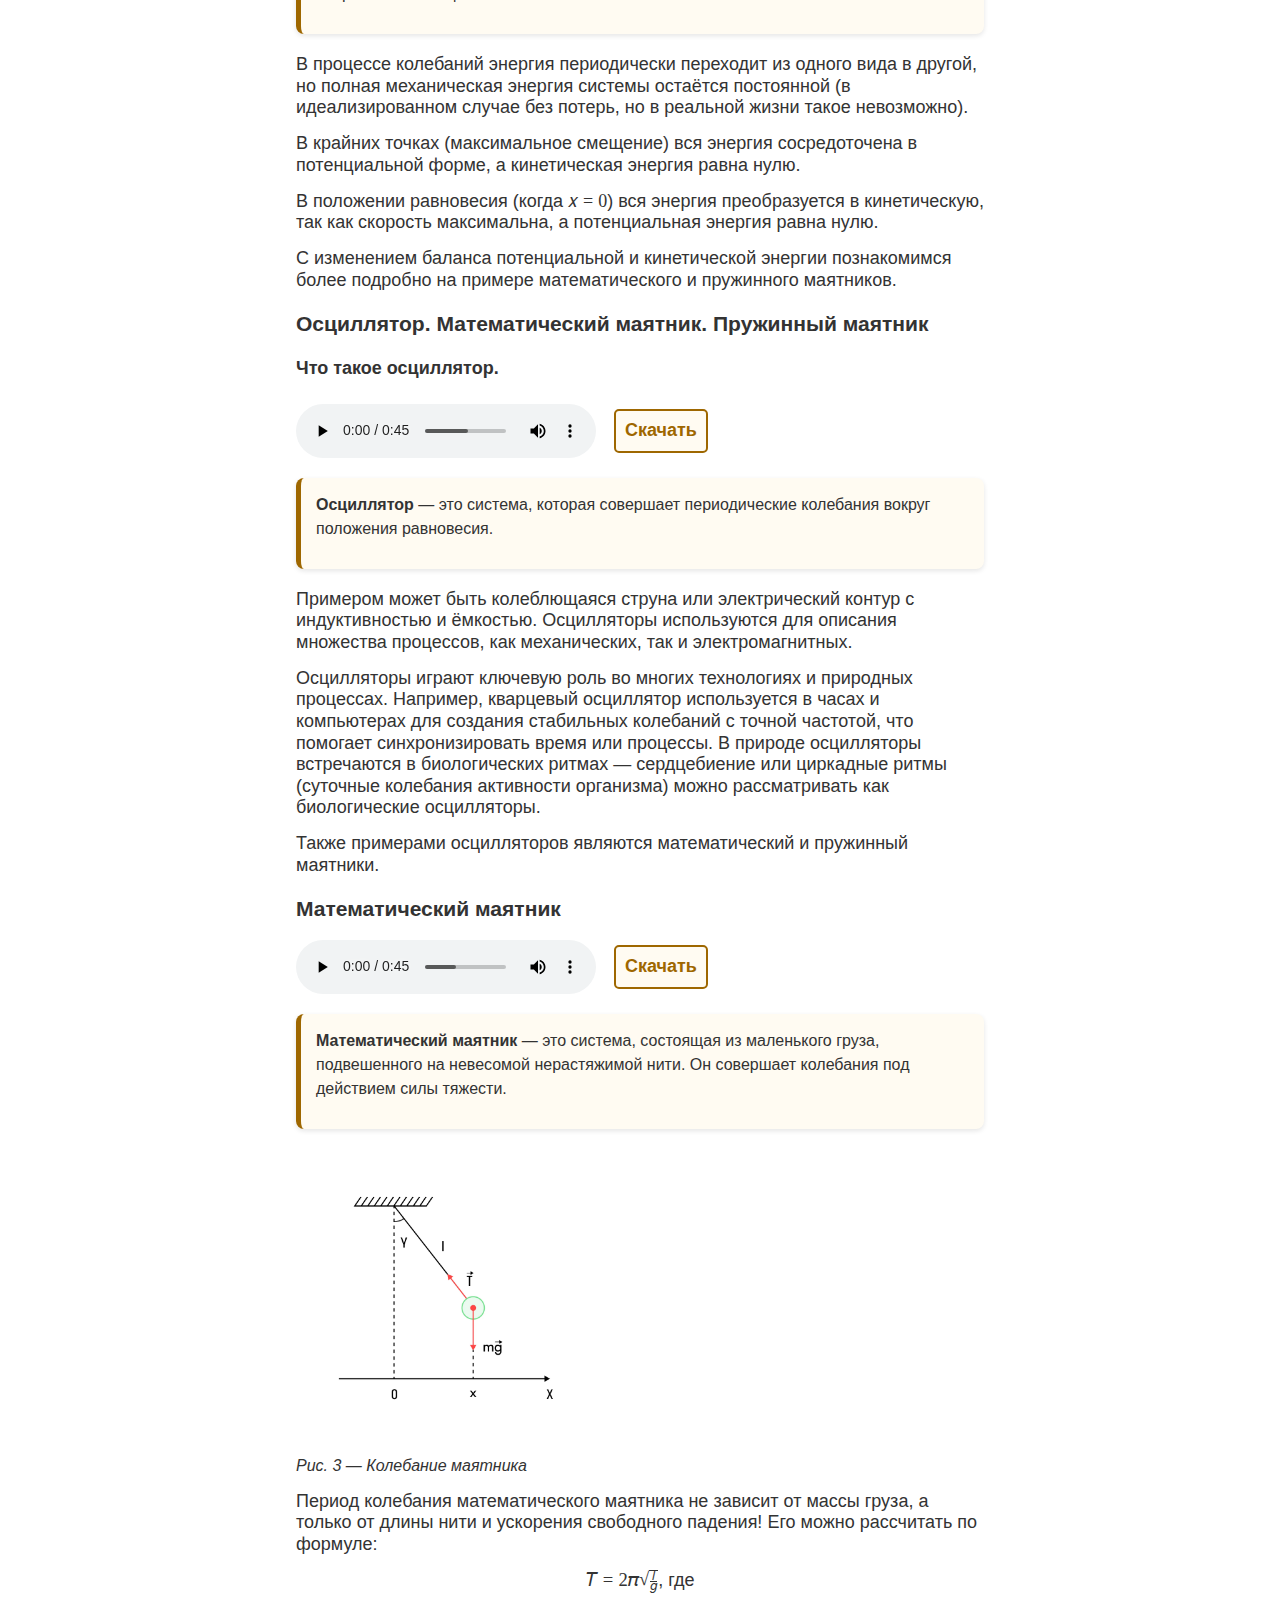
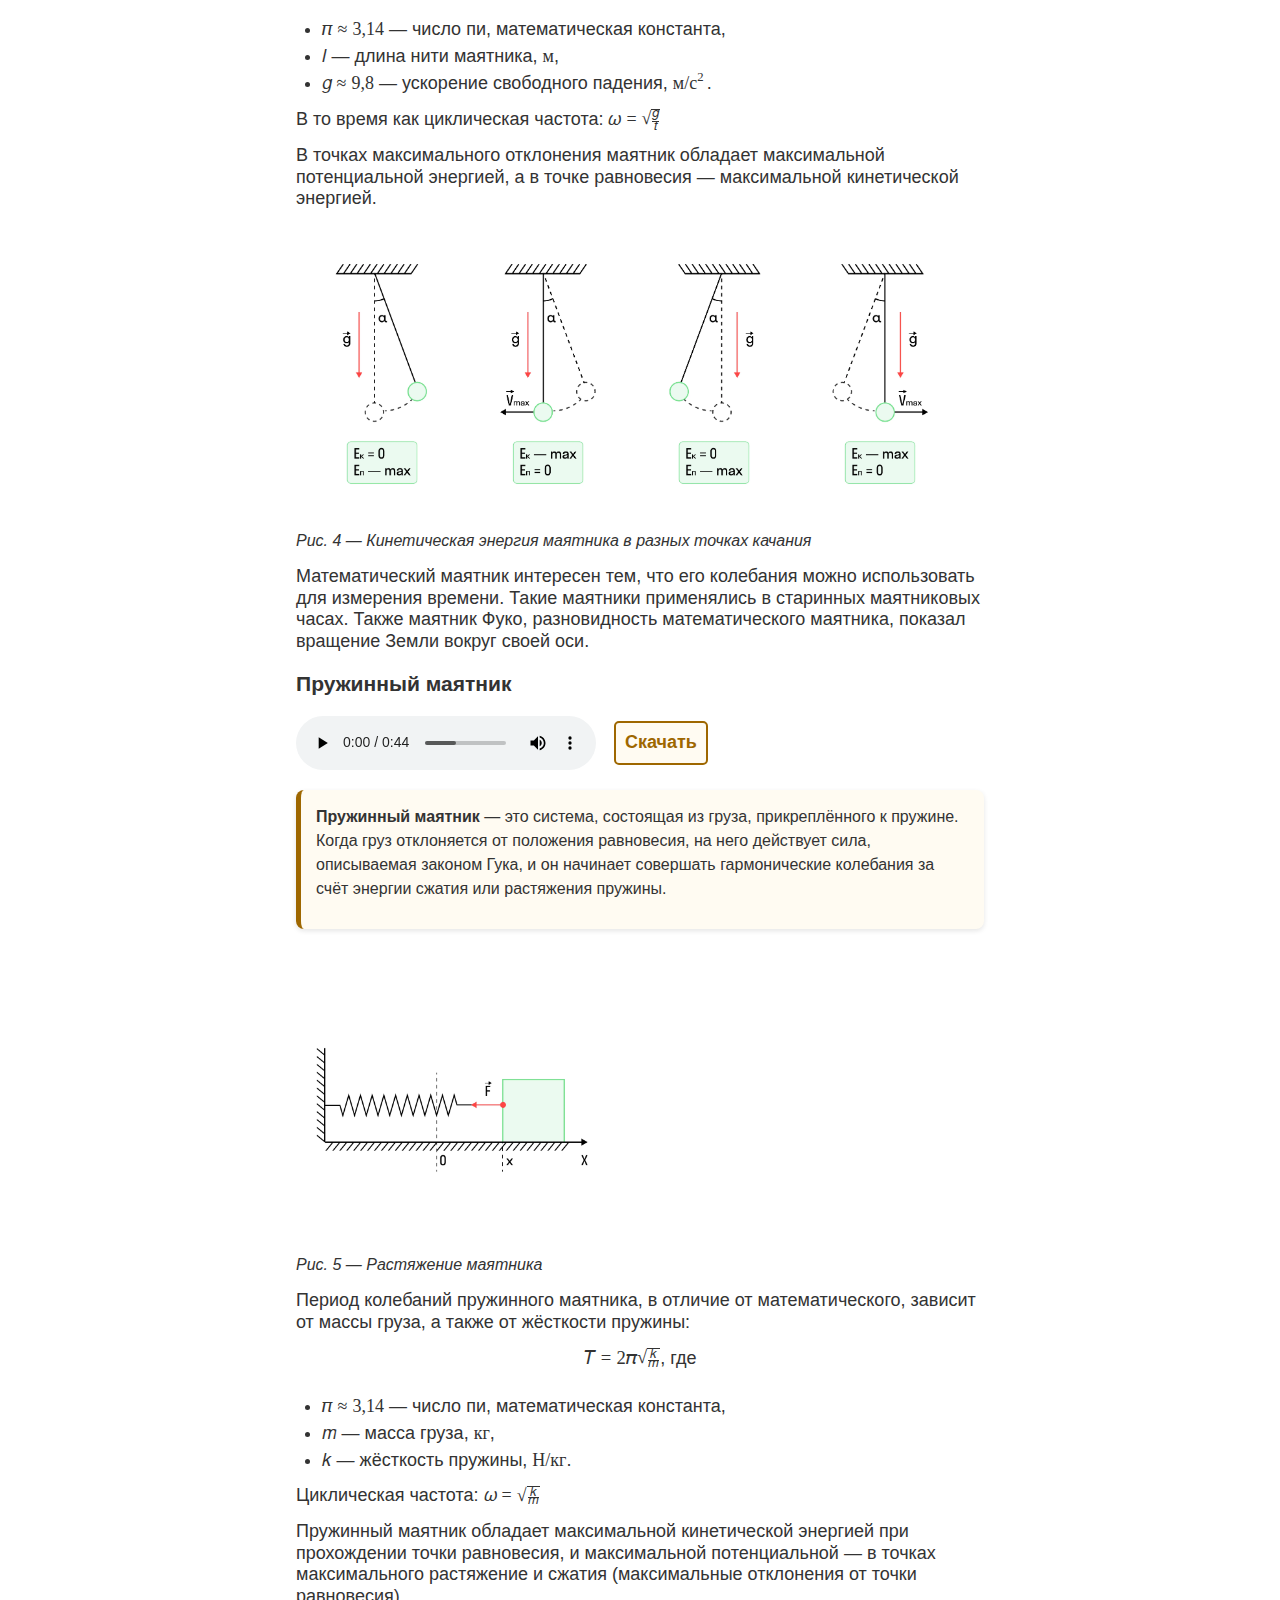
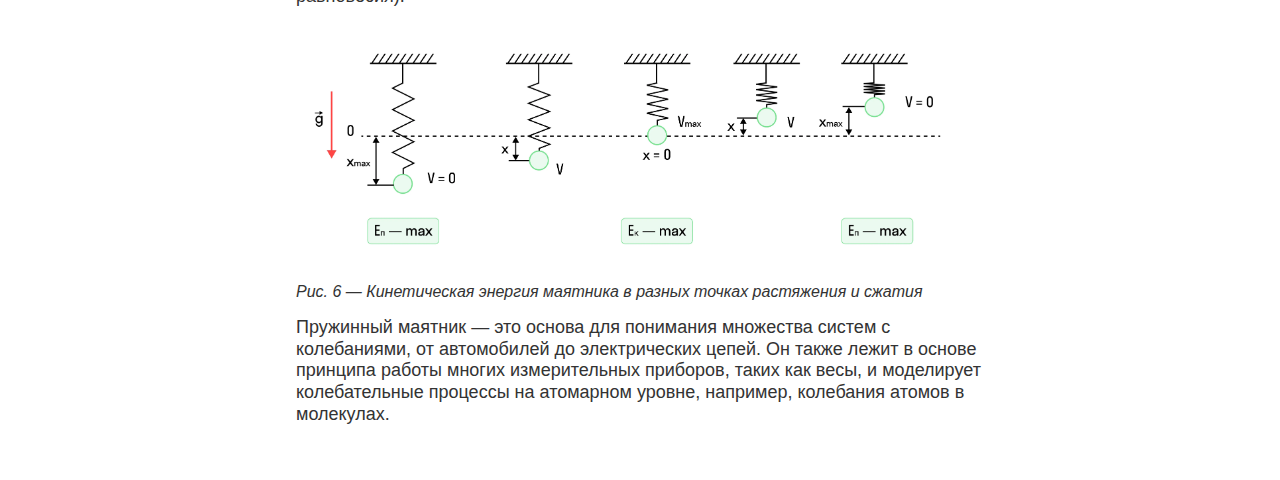
==== commit 2bbadc79: "create first page img labels" ====
--- a/index.html
+++ b/index.html
@@ -366,7 +366,7 @@
 
         <figure class="img-container">
           <img src="pics/index/pic1.webp" alt="Рисунок волны" />
-          <figcaption class="img-label">Рис. 1</figcaption>
+          <figcaption class="img-label">Рис. 1 &mdash; Период на графике</figcaption>
         </figure>
 
         <h3 id="harmonic-oscillations">Гармонические колебания. Энергия гармонических колебаний</h3>
@@ -389,8 +389,8 @@
         </div>
 
         <figure class="img-container">
-          <img src="pics/index/pic2.webp" alt="Гармонические колебания" />
-          <figcaption class="img-label">Рис. 2</figcaption>
+          <img src="pics/index/pic2.webp" alt="Синусоида или косинусоида" />
+          <figcaption class="img-label">Рис. 2 &mdash; Гармонические колебания</figcaption>
         </figure>
 
         <p>
@@ -742,7 +742,7 @@
 
         <figure class="img-container">
           <img src="pics/index/gif1.gif" alt="Анимация колебаний" />
-          <figcaption class="img-label">Гиф. 1</figcaption>
+          <figcaption class="img-label">Гиф. 1 &mdash; Зависимость скорости и ускорения от времени</figcaption>
         </figure>
 
         <div class="formula block">
@@ -908,7 +908,7 @@
 
         <figure class="img-container">
           <img src="pics/index/pic3.webp" alt="Математический маятник" />
-          <figcaption class="img-label">Рис. 3</figcaption>
+          <figcaption class="img-label">Рис. 3 &mdash; Колебание маятника</figcaption>
         </figure>
 
         <p>
@@ -993,8 +993,10 @@
         </p>
 
         <figure class="img-container">
-          <img src="pics/index/pic4.webp" alt="Энергия математического маятника в разных точках качания" />
-          <figcaption class="img-label">Рис. 4</figcaption>
+          <img src="pics/index/pic4.webp" alt="Качание математического маятника" />
+          <figcaption class="img-label">
+            Рис. 4 &mdash; Кинетическая энергия маятника в разных точках качания
+          </figcaption>
         </figure>
 
         <p>
@@ -1023,7 +1025,7 @@
 
         <figure class="img-container">
           <img src="pics/index/pic5.webp" alt="Пружинный маятник" />
-          <figcaption class="img-label">Рис. 5</figcaption>
+          <figcaption class="img-label">Рис. 5 &mdash; Растяжение маятника</figcaption>
         </figure>
 
         <p>
@@ -1103,8 +1105,10 @@
         </p>
 
         <figure class="img-container">
-          <img src="pics/index/pic6.webp" alt="Энергия пружинного маятника в разных точках качания" />
-          <figcaption class="img-label">Рис. 6</figcaption>
+          <img src="pics/index/pic6.webp" alt="Растяжение и сжатие пружинного маятника" />
+          <figcaption class="img-label">
+            Рис. 6 &mdash; Кинетическая энергия маятника в разных точках растяжения и сжатия
+          </figcaption>
         </figure>
 
         <p>
